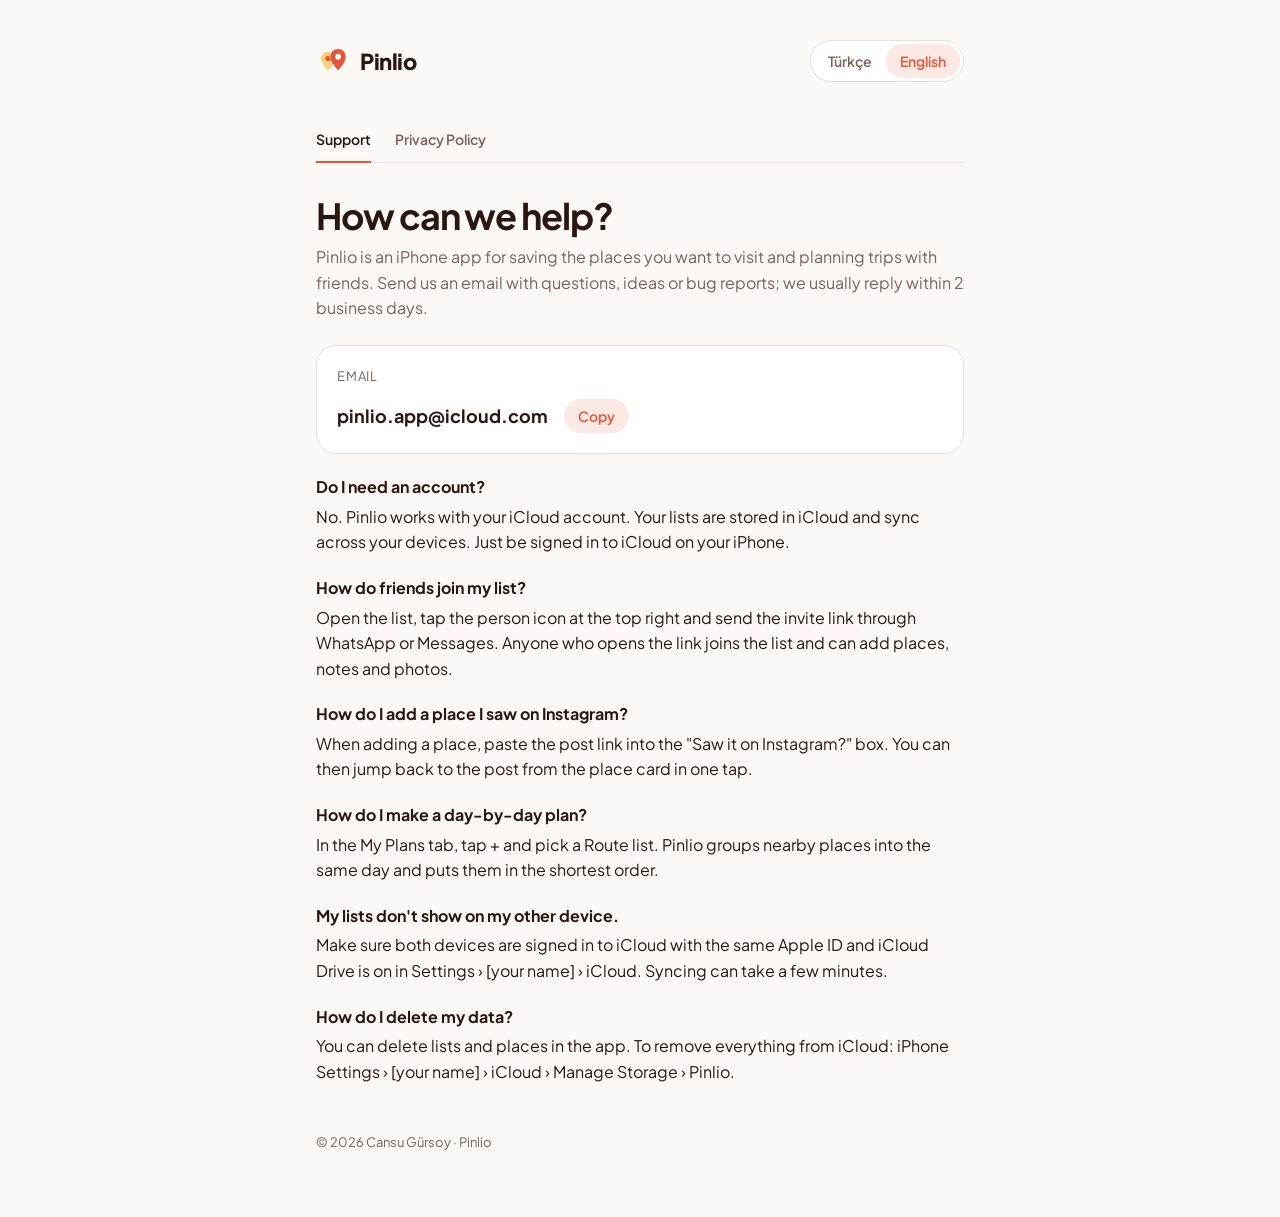
==== index.html @ 0c8aca68 "Add files via upload" ====
<!doctype html>
<html lang="tr">
<head>
<meta charset="utf-8">
<meta name="viewport" content="width=device-width, initial-scale=1, viewport-fit=cover">
<title>Pinlio Destek</title>
<link rel="preconnect" href="https://fonts.googleapis.com">
<link rel="stylesheet" href="https://fonts.googleapis.com/css2?family=Plus+Jakarta+Sans:wght@400;500;600;700;800&display=swap">
<style>
/* Tek sütun, sakin metin sayfası; üstte Pinlio işareti, dil ve bölüm geçişi. Uygulamanın mercanı tek vurgu. */
:root {
  --bg: #fbf8f6;
  --surface: #ffffff;
  --fg: #2a1712;
  --muted: #7a625b;
  --line: #eadfda;
  --accent: #e8543a;
  --accent-soft: #fde9e4;
  --font: "Plus Jakarta Sans", ui-sans-serif, system-ui, -apple-system, "Segoe UI", sans-serif;
}
@media (prefers-color-scheme: dark) {
  :root:not([data-theme="light"]) {
    --bg: #17110f; --surface: #211816; --fg: #f4ebe7; --muted: #b19d96;
    --line: #3a2c28; --accent: #f06a52; --accent-soft: #3a211b; color-scheme: dark;
  }
}
:root[data-theme="dark"] {
  --bg: #17110f; --surface: #211816; --fg: #f4ebe7; --muted: #b19d96;
  --line: #3a2c28; --accent: #f06a52; --accent-soft: #3a211b; color-scheme: dark;
}
body { background: var(--bg); color: var(--fg); font-family: var(--font); font-size: 16px; line-height: 1.6; }
.wrap { max-width: 680px; margin: 0 auto; padding-block: 40px 64px;
  padding-left: max(16px, env(safe-area-inset-left, 0px)); padding-right: max(16px, env(safe-area-inset-right, 0px)); }
header { display: flex; align-items: center; justify-content: space-between; gap: 16px; flex-wrap: wrap; }
.brand { display: flex; align-items: center; gap: 10px; font-weight: 800; font-size: 22px; letter-spacing: -0.02em; }
.brand svg { width: 34px; height: 34px; flex: none; }
.lang { display: inline-flex; background: var(--surface); border: 1px solid var(--line); border-radius: 999px; padding: 3px; }
.lang button, .tabs a { font: inherit; font-weight: 600; font-size: 14px; border: 0; background: none; color: var(--muted); cursor: pointer; text-decoration: none; }
.lang button { padding: 6px 14px; border-radius: 999px; }
.lang button[aria-pressed="true"] { background: var(--accent-soft); color: var(--accent); }
.tabs { display: flex; gap: 24px; margin-top: 36px; border-bottom: 1px solid var(--line); }
.tabs a { padding: 10px 0; border-bottom: 2px solid transparent; margin-bottom: -1px; }
.tabs a[aria-current="page"] { color: var(--fg); border-color: var(--accent); }
button:focus-visible, a:focus-visible { outline: 2px solid var(--accent); outline-offset: 2px; }
h1 { font-size: clamp(28px, 6vw, 36px); line-height: 1.15; letter-spacing: -0.03em; margin: 32px 0 8px; text-wrap: balance; }
h2 { font-size: 17px; margin: 28px 0 4px; letter-spacing: -0.01em; }
p, li { margin: 0 0 10px; max-width: 65ch; }
.lead { color: var(--muted); margin-bottom: 8px; }
.meta { color: var(--muted); font-size: 14px; }
.contact { margin-top: 24px; background: var(--surface); border: 1px solid var(--line); border-radius: 20px; padding: 20px; display: flex; flex-wrap: wrap; align-items: center; gap: 12px 16px; }
.contact .label { font-size: 13px; color: var(--muted); text-transform: uppercase; letter-spacing: .06em; width: 100%; }
.mail { font-weight: 700; font-size: 18px; user-select: all; word-break: break-all; }
.copy { font: inherit; font-size: 14px; font-weight: 600; color: var(--accent); background: var(--accent-soft); border: 0; border-radius: 999px; padding: 6px 14px; cursor: pointer; }
.faq dt { font-weight: 700; margin-top: 20px; }
.faq dd { margin: 4px 0 0; color: var(--fg); max-width: 65ch; }
ol { padding-left: 20px; }
footer { margin-top: 48px; color: var(--muted); font-size: 13px; }
[data-l] { display: none; }
html[lang="tr"] [data-l="tr"], html[lang="en"] [data-l="en"] { display: revert; }
</style>
<style>*{box-sizing:border-box}body{margin:0}</style>
</head>
<body>


<div class="wrap">
  <header>
    <div class="brand">
      <svg viewBox="0 0 40 40" aria-hidden="true"><path d="M14 9a8 8 0 0 1 8 8c0 6-8 14-8 14S6 23 6 17a8 8 0 0 1 8-8z" fill="#f6d27a"/><circle cx="14" cy="17" r="3" fill="#e8543a"/><path d="M26 6a9 9 0 0 1 9 9c0 7-9 16-9 16s-9-9-9-16a9 9 0 0 1 9-9z" fill="#e8543a"/><circle cx="26" cy="15" r="3.4" fill="#fff"/></svg>
      Pinlio
    </div>
    <div class="lang" role="group" aria-label="Dil / Language">
      <button id="btn-tr" type="button" data-set="tr">Türkçe</button>
      <button id="btn-en" type="button" data-set="en">English</button>
    </div>
  </header>

  <nav class="tabs" aria-label="Bölümler">
    <a href="#destek" id="tab-support"><span data-l="tr">Destek</span><span data-l="en">Support</span></a>
    <a href="#gizlilik" id="tab-privacy"><span data-l="tr">Gizlilik Politikası</span><span data-l="en">Privacy Policy</span></a>
  </nav>

  <!-- DESTEK -->
  <section id="view-support">
    <div data-l="tr">
      <h1>Nasıl yardımcı olabiliriz?</h1>
      <p class="lead">Pinlio, gitmek istediğin yerleri kaydettiğin ve arkadaşlarınla gezi planladığın bir iPhone uygulaması. Soru, öneri ya da hata bildirimi için e-posta gönderebilirsin; genelde 2 iş günü içinde dönüyoruz.</p>
    </div>
    <div data-l="en">
      <h1>How can we help?</h1>
      <p class="lead">Pinlio is an iPhone app for saving the places you want to visit and planning trips with friends. Send us an email with questions, ideas or bug reports; we usually reply within 2 business days.</p>
    </div>

    <div class="contact">
      <span class="label"><span data-l="tr">E-posta</span><span data-l="en">Email</span></span>
      <span class="mail" id="mail">pinlio.app@icloud.com</span>
      <button class="copy" id="copy" type="button"><span data-l="tr">Kopyala</span><span data-l="en">Copy</span></button>
    </div>

    <dl class="faq" data-l="tr">
      <dt>Hesap açmam gerekiyor mu?</dt>
      <dd>Hayır. Pinlio iCloud hesabınla çalışır. Listelerin iCloud'da saklanır ve cihazların arasında eşitlenir. iPhone'da iCloud'a giriş yapmış olman yeterli.</dd>
      <dt>Arkadaşlarım listeme nasıl katılır?</dt>
      <dd>Listeyi aç, sağ üstteki kişi simgesine dokun ve davet bağlantısını WhatsApp ya da Mesajlar'dan gönder. Bağlantıyı açan kişi listeye katılır ve yer, not ve fotoğraf ekleyebilir.</dd>
      <dt>Instagram'da gördüğüm bir yeri nasıl eklerim?</dt>
      <dd>Yer eklerken "Instagram'da mı gördün?" kutusuna gönderinin bağlantısını yapıştır. Sonra yerin kartından tek dokunuşla gönderiye dönebilirsin.</dd>
      <dt>Gün gün plan nasıl oluşturulur?</dt>
      <dd>Planlarım sekmesinde + simgesine dokun ve bir Rota listesi seç. Pinlio yakın yerleri aynı güne toplar ve en kısa sıraya dizer.</dd>
      <dt>Listelerim başka cihazımda görünmüyor.</dt>
      <dd>İki cihazda da aynı Apple ID ile iCloud'a giriş yaptığından ve Ayarlar › [adın] › iCloud bölümünde iCloud Drive'ın açık olduğundan emin ol. Eşitleme birkaç dakika sürebilir.</dd>
      <dt>Verilerimi nasıl silerim?</dt>
      <dd>Listeleri ve yerleri uygulamadan silebilirsin. iCloud'daki verilerin tamamı için: iPhone Ayarlar › [adın] › iCloud › Depolama Alanını Yönet › Pinlio.</dd>
    </dl>
    <dl class="faq" data-l="en">
      <dt>Do I need an account?</dt>
      <dd>No. Pinlio works with your iCloud account. Your lists are stored in iCloud and sync across your devices. Just be signed in to iCloud on your iPhone.</dd>
      <dt>How do friends join my list?</dt>
      <dd>Open the list, tap the person icon at the top right and send the invite link through WhatsApp or Messages. Anyone who opens the link joins the list and can add places, notes and photos.</dd>
      <dt>How do I add a place I saw on Instagram?</dt>
      <dd>When adding a place, paste the post link into the "Saw it on Instagram?" box. You can then jump back to the post from the place card in one tap.</dd>
      <dt>How do I make a day-by-day plan?</dt>
      <dd>In the My Plans tab, tap + and pick a Route list. Pinlio groups nearby places into the same day and puts them in the shortest order.</dd>
      <dt>My lists don't show on my other device.</dt>
      <dd>Make sure both devices are signed in to iCloud with the same Apple ID and iCloud Drive is on in Settings › [your name] › iCloud. Syncing can take a few minutes.</dd>
      <dt>How do I delete my data?</dt>
      <dd>You can delete lists and places in the app. To remove everything from iCloud: iPhone Settings › [your name] › iCloud › Manage Storage › Pinlio.</dd>
    </dl>
  </section>

  <!-- GİZLİLİK -->
  <section id="view-privacy" hidden>
    <div data-l="tr">
      <h1>Gizlilik Politikası</h1>
      <p class="meta">Son güncelleme: 14 Kasım 2026</p>
      <p>Pinlio, Cansu Gürsoy tarafından geliştirilen bir gezi listesi uygulamasıdır. Bu metin, uygulamanın verilerinle ne yaptığını anlatır.</p>
      <h2>Topladığımız veriler</h2>
      <p>Pinlio senden hiçbir kişisel veri toplamaz. Kendi sunucumuz yoktur; analiz, reklam ya da izleme aracı kullanılmaz. Hesap açman gerekmez.</p>
      <h2>Verilerin nerede saklanır</h2>
      <p>Listelerin, yerlerin, notların ve fotoğrafların cihazında ve Apple'ın iCloud hizmeti üzerinden kendi iCloud hesabında saklanır. Bu verilere geliştirici olarak erişemeyiz. iCloud'un verileri nasıl koruduğu Apple'ın gizlilik politikasına tabidir.</p>
      <h2>Ortak listeler</h2>
      <p>Bir listeyi paylaştığında, bağlantıyı alan kişiler o listedeki yerleri, notları, fotoğrafları ve Ayarlar'da yazdığın ismi görebilir ve listeye ekleme yapabilir. Paylaşımı istediğin zaman durdurabilirsin.</p>
      <h2>Konum</h2>
      <p>İzin verirsen konumun yalnızca haritada nerede olduğunu göstermek ve planını bulunduğun yerden başlatmak için cihazında kullanılır. Konumun saklanmaz ve kimseyle paylaşılmaz.</p>
      <h2>Fotoğraflar</h2>
      <p>Yalnızca senin seçtiğin fotoğraflar uygulamaya eklenir. Uygulama fotoğraf arşivinin geri kalanına erişmez.</p>
      <h2>Yer aramaları</h2>
      <p>Yer ararken yazdıkların sonuç bulmak için Apple Haritalar'a gönderilir.</p>
      <h2>Verilerini silmek</h2>
      <p>Bir listeyi ya da yeri uygulamadan silebilirsin. Uygulamayı silmek cihazdaki verileri kaldırır; iCloud'daki verileri iPhone Ayarlar › [adın] › iCloud › Depolama Alanını Yönet bölümünden silebilirsin.</p>
      <h2>Çocuklar</h2>
      <p>Pinlio çocuklardan bilerek veri toplamaz.</p>
      <h2>Değişiklikler</h2>
      <p>Bu politika değişirse güncel hali bu sayfada yayımlanır.</p>
      <h2>İletişim</h2>
      <p>pinlio.app@icloud.com</p>
    </div>
    <div data-l="en">
      <h1>Privacy Policy</h1>
      <p class="meta">Last updated: November 14, 2026</p>
      <p>Pinlio is a travel list app made by Cansu Gürsoy. This page explains what the app does with your data.</p>
      <h2>Data we collect</h2>
      <p>Pinlio does not collect any personal data. We have no servers of our own and use no analytics, advertising or tracking tools. You don't need an account.</p>
      <h2>Where your data is stored</h2>
      <p>Your lists, places, notes and photos are stored on your device and in your own iCloud account through Apple's iCloud service. We cannot access this data. How iCloud protects your data is covered by Apple's privacy policy.</p>
      <h2>Shared lists</h2>
      <p>When you share a list, people with the link can see its places, notes, photos and the name you set in Settings, and can add to the list. You can stop sharing at any time.</p>
      <h2>Location</h2>
      <p>If you allow it, your location is used on your device only to show where you are on the map and to start your plan from where you are. It is not stored or shared.</p>
      <h2>Photos</h2>
      <p>Only the photos you pick are added to the app. The app does not access the rest of your photo library.</p>
      <h2>Place search</h2>
      <p>What you type when searching for a place is sent to Apple Maps to find results.</p>
      <h2>Deleting your data</h2>
      <p>You can delete lists and places in the app. Deleting the app removes data on your device; you can delete iCloud data in iPhone Settings › [your name] › iCloud › Manage Storage.</p>
      <h2>Children</h2>
      <p>Pinlio does not knowingly collect data from children.</p>
      <h2>Changes</h2>
      <p>If this policy changes, the current version will be published on this page.</p>
      <h2>Contact</h2>
      <p>pinlio.app@icloud.com</p>
    </div>
  </section>

  <footer>© 2026 Cansu Gürsoy · Pinlio</footer>
</div>

<script>
(function () {
  var root = document.documentElement;
  function setLang(l) {
    root.lang = l;
    document.getElementById('btn-tr').setAttribute('aria-pressed', l === 'tr');
    document.getElementById('btn-en').setAttribute('aria-pressed', l === 'en');
    try { localStorage.setItem('pinlio-lang', l); } catch (e) {}
  }
  var saved = null;
  try { saved = localStorage.getItem('pinlio-lang'); } catch (e) {}
  var nav = (navigator.language || 'tr').toLowerCase();
  setLang(saved || (nav.indexOf('tr') === 0 ? 'tr' : 'en'));
  document.querySelectorAll('[data-set]').forEach(function (b) {
    b.addEventListener('click', function () { setLang(b.getAttribute('data-set')); });
  });

  function route() {
    var h = location.hash.replace('#', '');
    var privacy = h === 'gizlilik' || h === 'privacy';
    if (h === 'privacy') setLang('en');
    if (h === 'support') setLang('en');
    document.getElementById('view-privacy').hidden = !privacy;
    document.getElementById('view-support').hidden = privacy;
    document.getElementById('tab-privacy').setAttribute('aria-current', privacy ? 'page' : 'false');
    document.getElementById('tab-support').setAttribute('aria-current', privacy ? 'false' : 'page');
  }
  window.addEventListener('hashchange', route);
  route();

  var btn = document.getElementById('copy');
  btn.addEventListener('click', function () {
    var text = document.getElementById('mail').textContent;
    var done = function () { btn.firstElementChild.textContent = 'Kopyalandı'; btn.lastElementChild.textContent = 'Copied'; };
    if (navigator.clipboard && navigator.clipboard.writeText) {
      navigator.clipboard.writeText(text).then(done, function () { selectMail(); });
    } else { selectMail(); }
  });
  function selectMail() {
    var r = document.createRange(); r.selectNodeContents(document.getElementById('mail'));
    var s = window.getSelection(); s.removeAllRanges(); s.addRange(r);
  }
})();
</script>

</body>
</html>
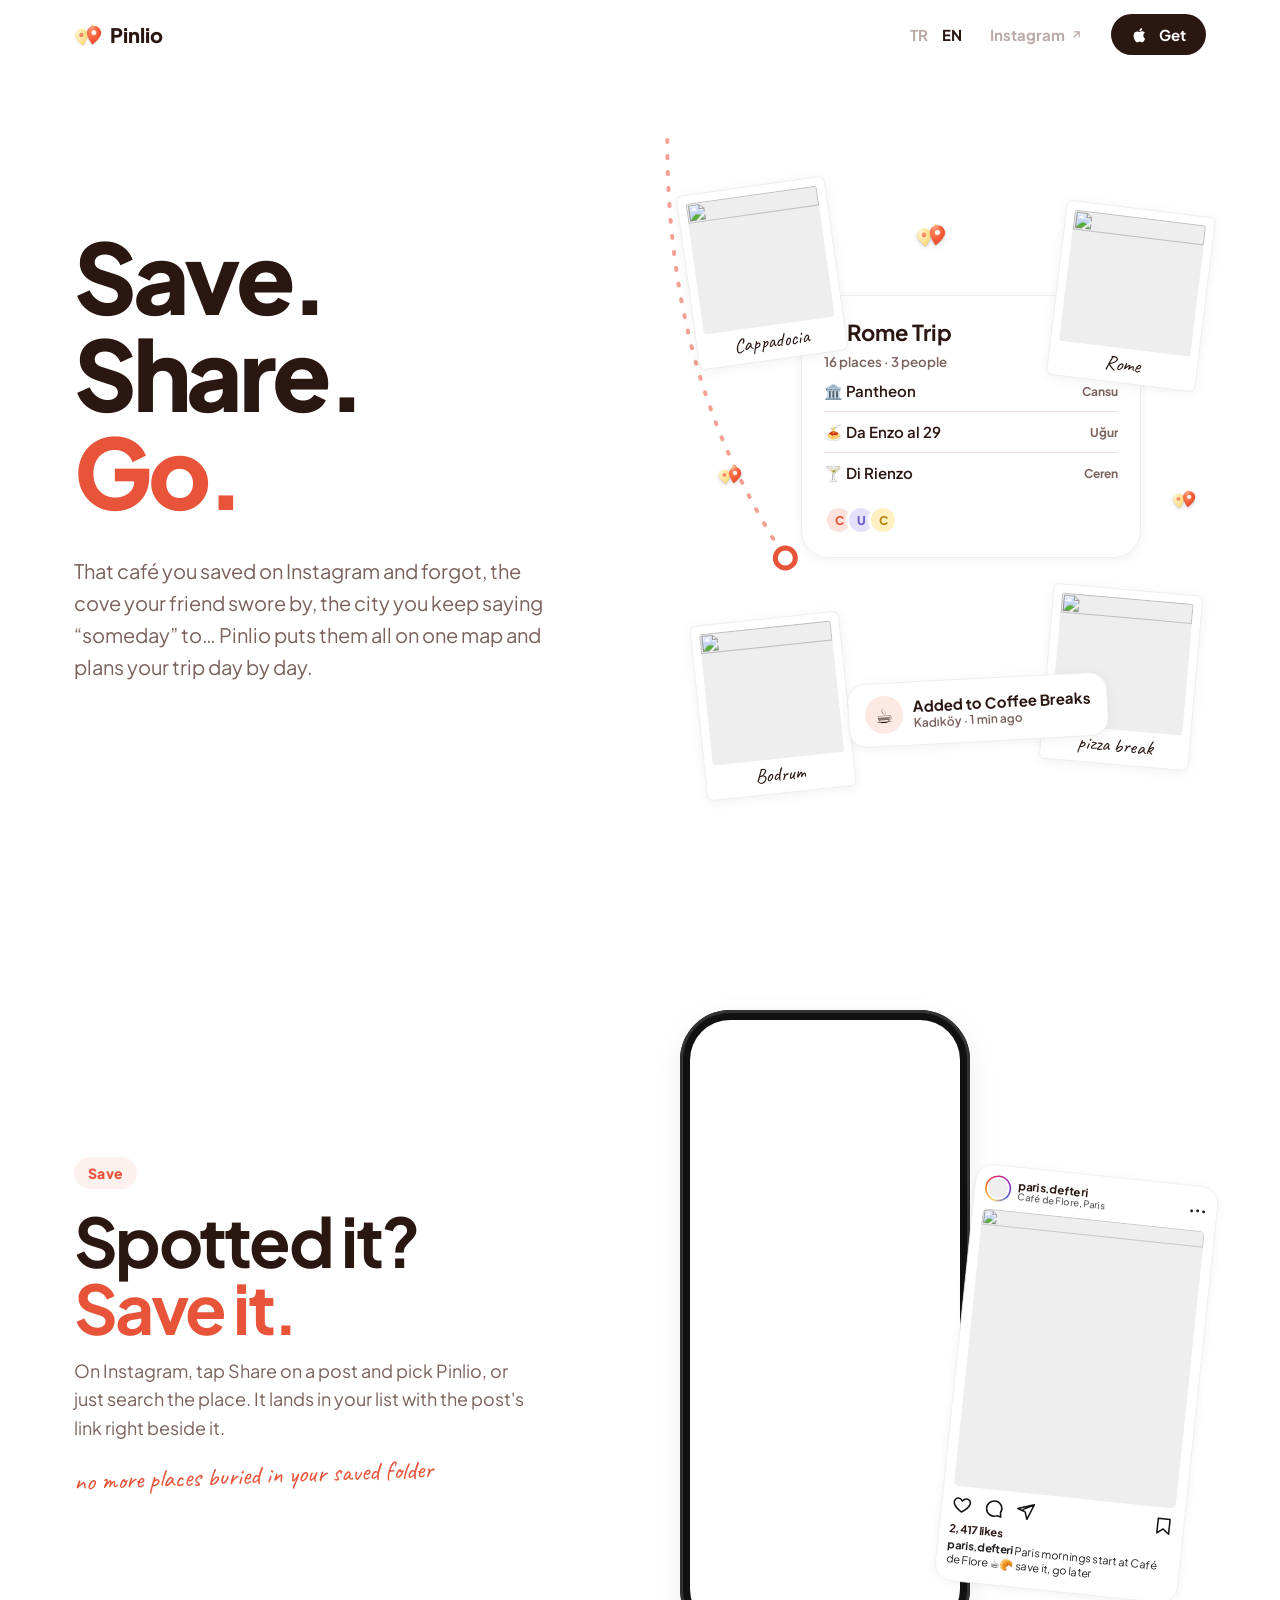
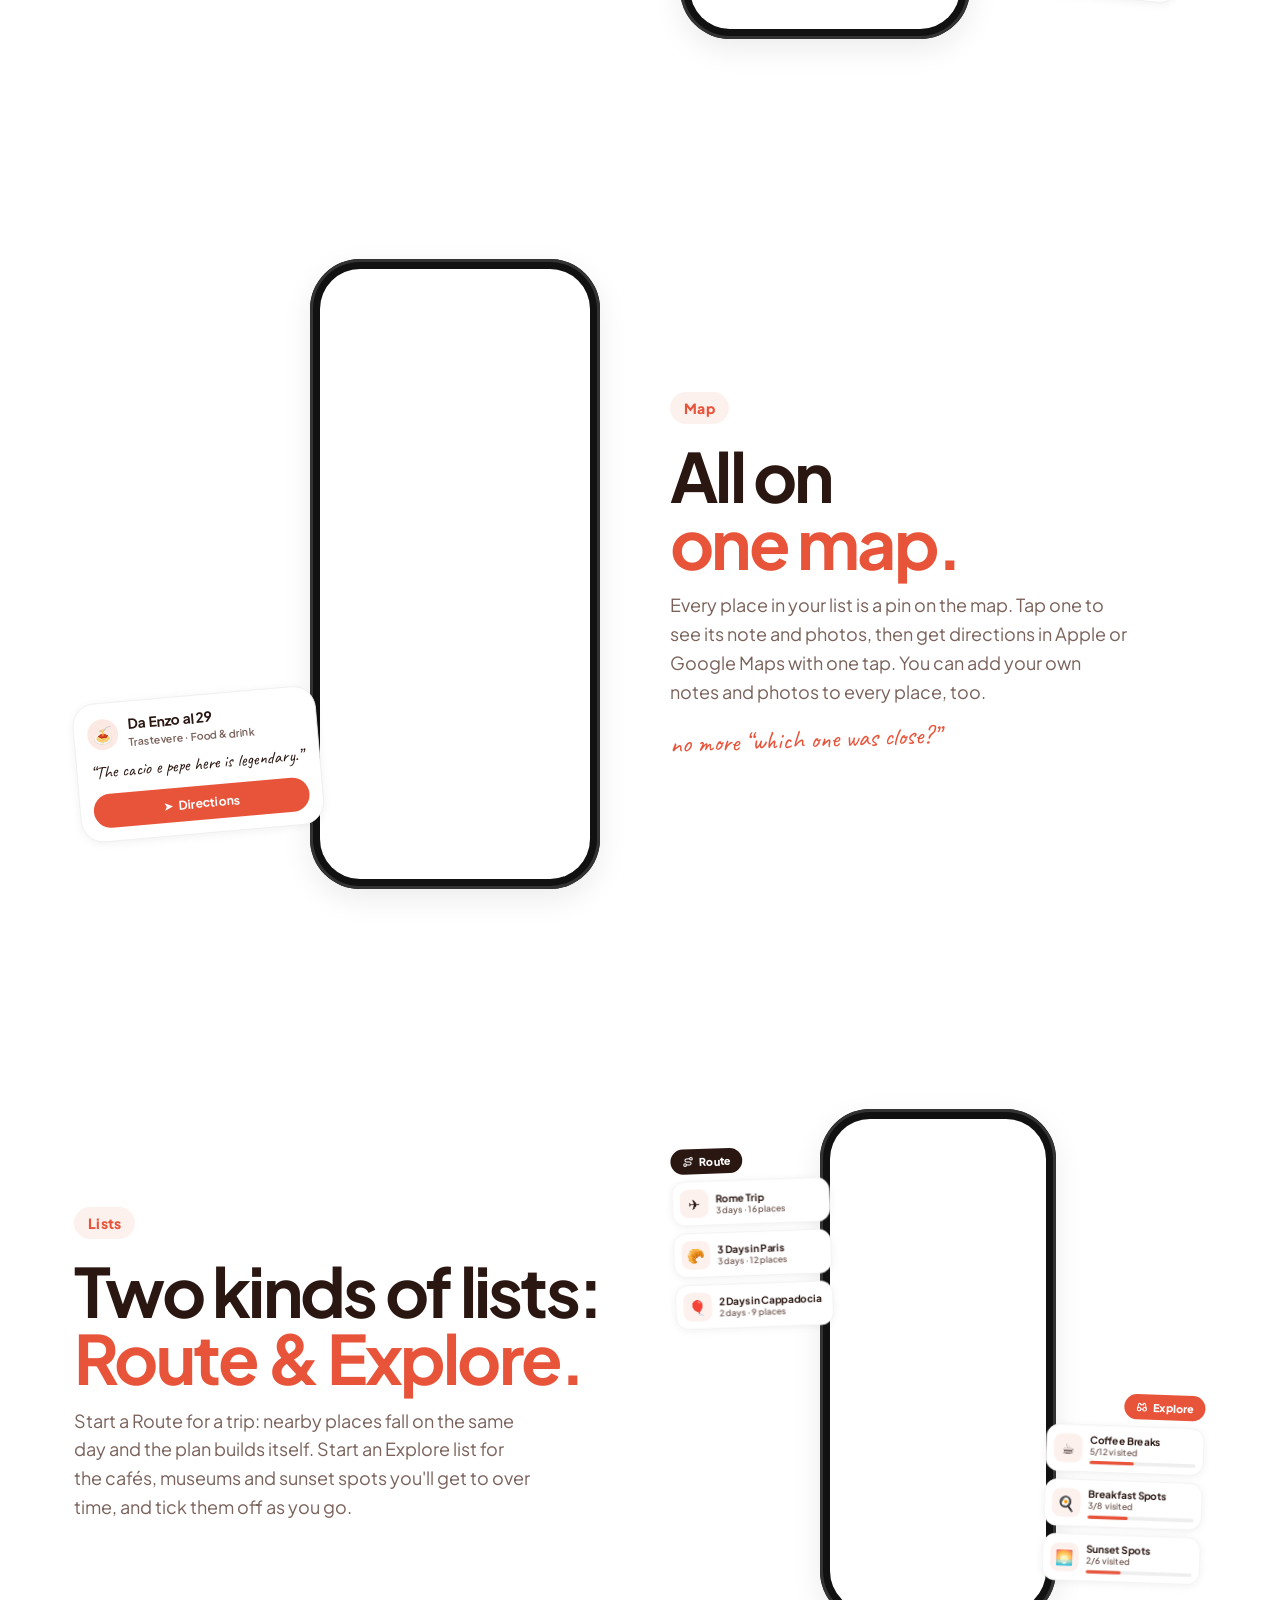
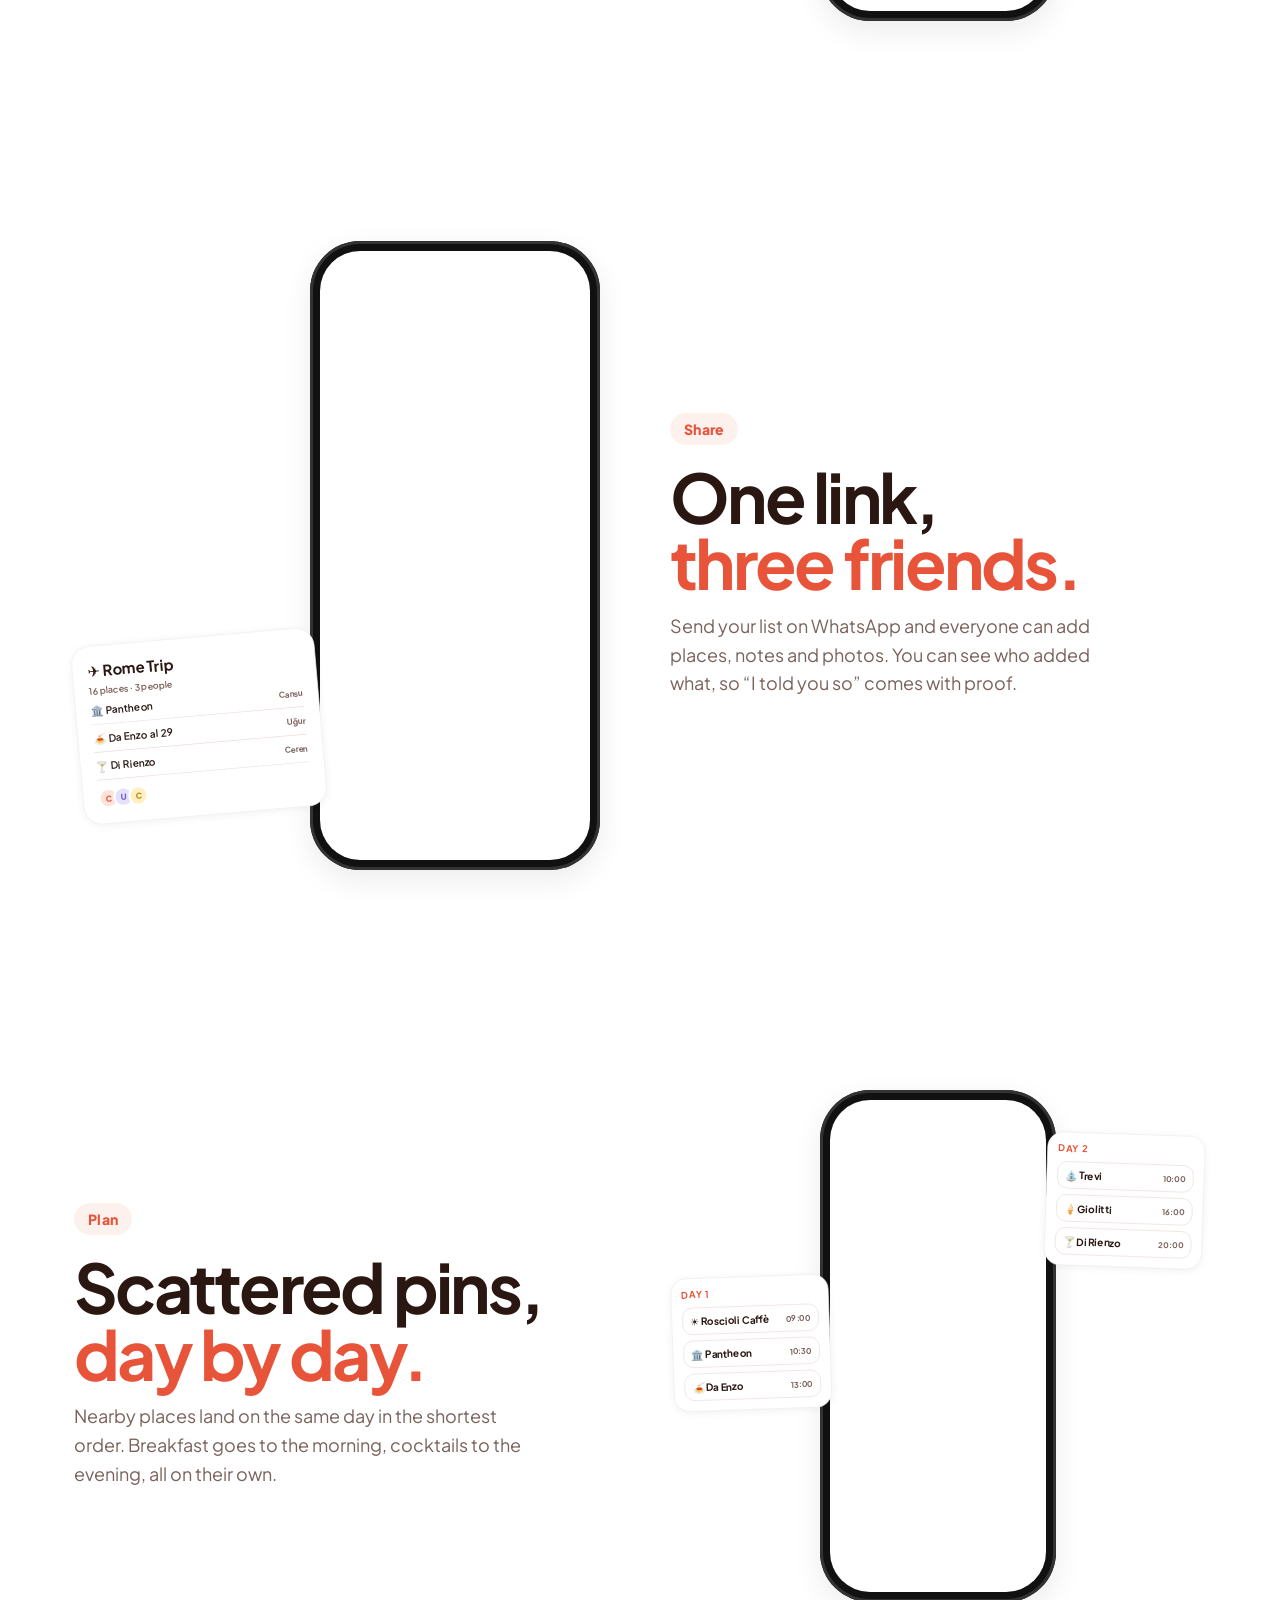
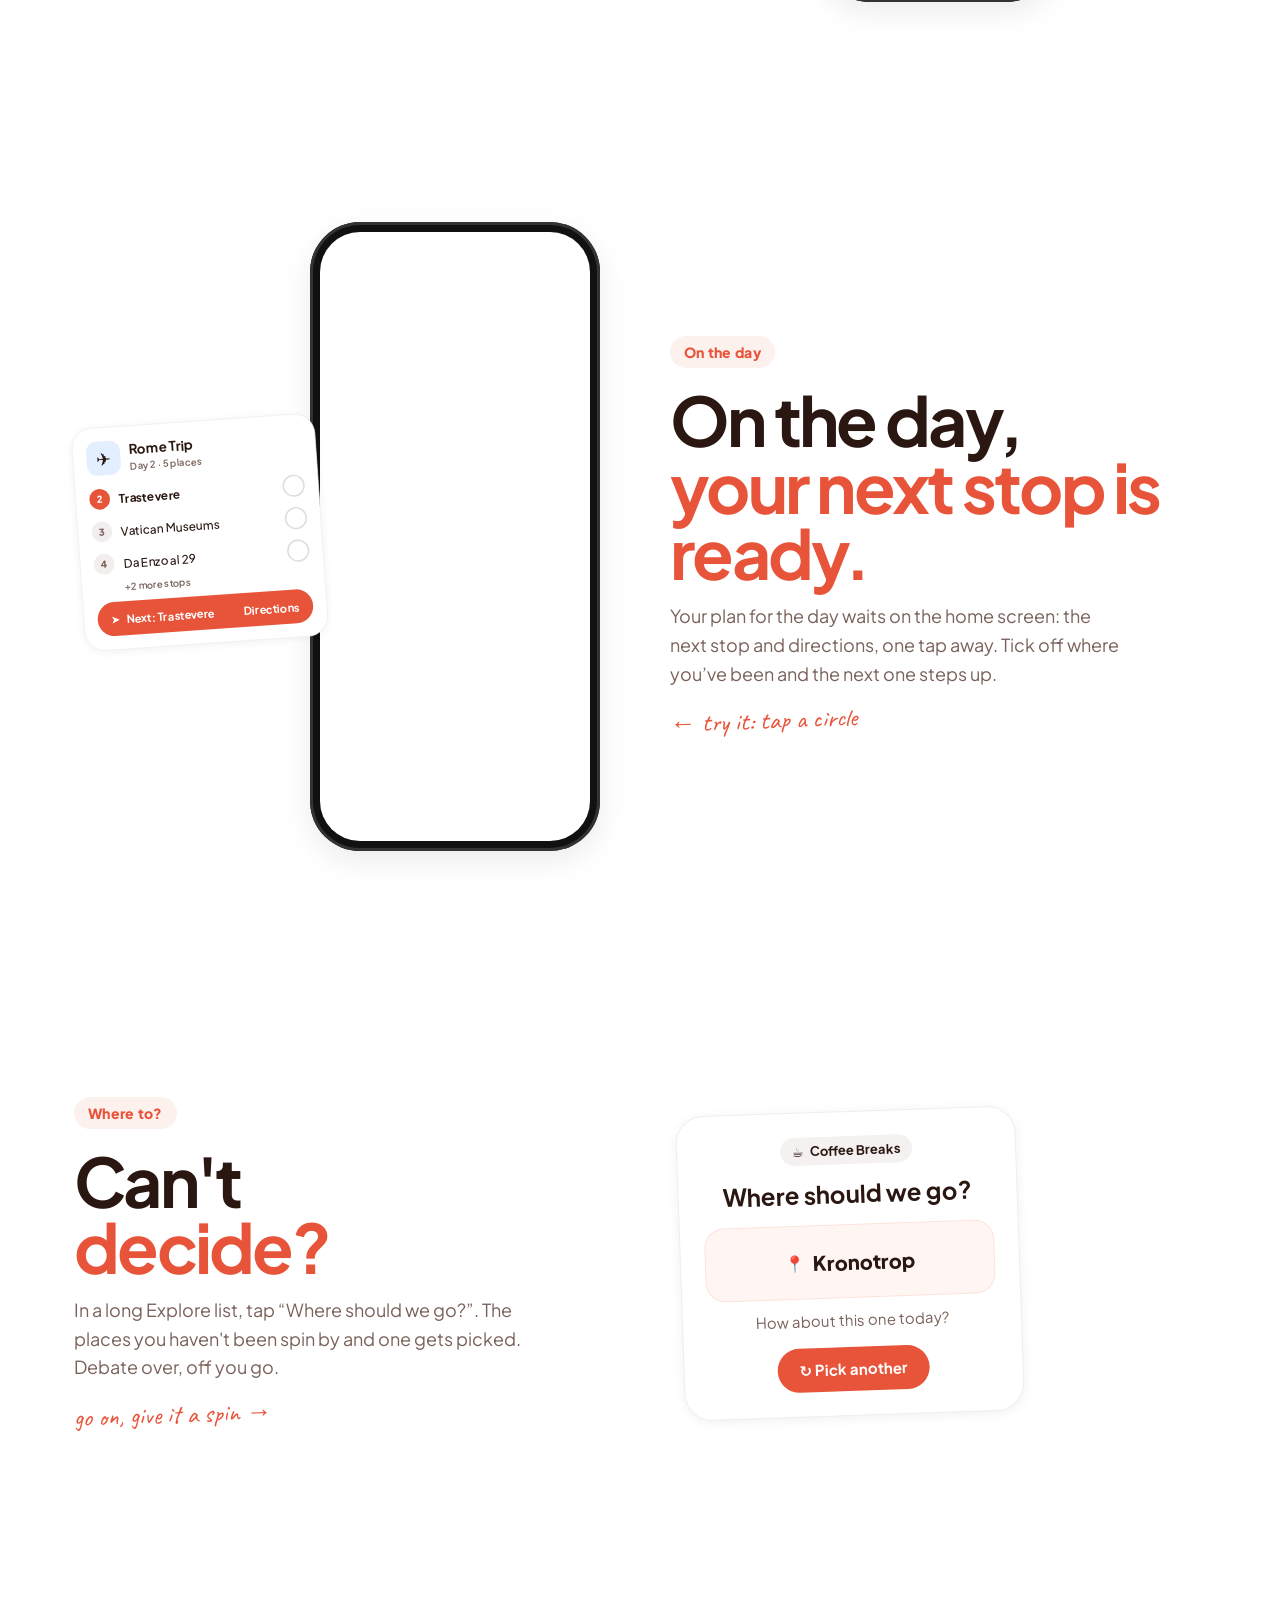
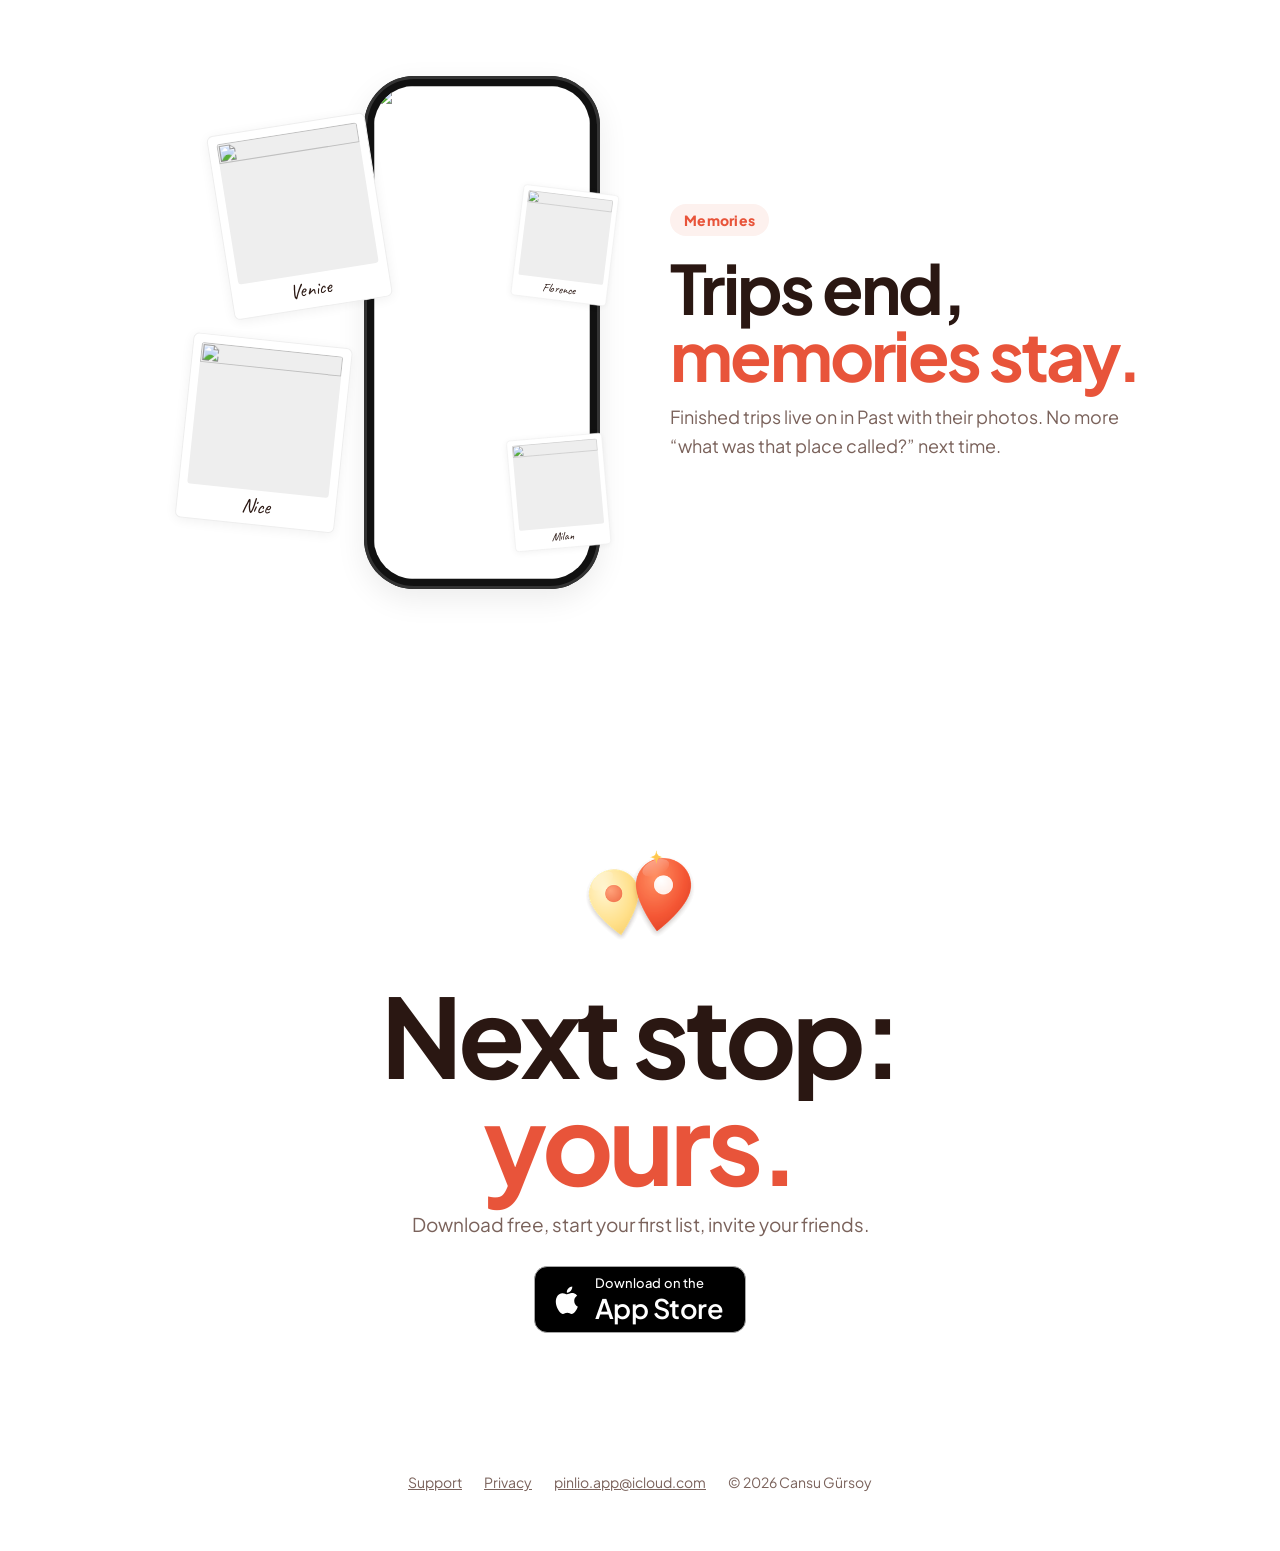
==== commit ef477224: "Add files via upload" ====
--- a/index.html
+++ b/index.html
@@ -1,233 +1,578 @@
 <!doctype html>
 <html lang="tr">
 <head>
-<meta charset="utf-8">
-<meta name="viewport" content="width=device-width, initial-scale=1, viewport-fit=cover">
-<title>Pinlio Destek</title>
+<meta charset="utf-8"><meta name="viewport" content="width=device-width, initial-scale=1, viewport-fit=cover">
+<title>Pinlio · Gezi listelerin, birlikte</title>
+<meta name="description" content="Instagram'da kaydettiğin yerleri tek haritada topla, arkadaşlarınla ortak gezi listeleri yap, gezini gün gün planla. iPhone için ücretsiz." id="mdesc">
+<link rel="canonical" href="https://pinlio.app/">
+<meta name="theme-color" content="#ffffff">
+<meta name="apple-itunes-app" content="app-id=6830555330">
+<link rel="apple-touch-icon" href="pinlio-mark.png">
+<meta property="og:type" content="website">
+<meta property="og:site_name" content="Pinlio">
+<meta property="og:url" content="https://pinlio.app/">
+<meta property="og:title" content="Pinlio · Gezi listelerin, birlikte">
+<meta property="og:description" content="Instagram'da kaydettiğin yerleri tek haritada topla, arkadaşlarınla ortak gezi listeleri yap, gezini gün gün planla. iPhone için ücretsiz.">
+<meta property="og:image" content="https://pinlio.app/og.jpg">
+<meta property="og:image:width" content="1200"><meta property="og:image:height" content="630">
+<meta property="og:locale" content="tr_TR"><meta property="og:locale:alternate" content="en_US">
+<meta name="twitter:card" content="summary_large_image">
+<meta name="twitter:title" content="Pinlio · Gezi listelerin, birlikte">
+<meta name="twitter:description" content="Instagram'da kaydettiğin yerleri tek haritada topla, arkadaşlarınla ortak gezi listeleri yap, gezini gün gün planla. iPhone için ücretsiz.">
+<meta name="twitter:image" content="https://pinlio.app/og.jpg">
+<script type="application/ld+json">{"@context":"https://schema.org","@type":"MobileApplication","name":"Pinlio","operatingSystem":"iOS","applicationCategory":"TravelApplication","offers":{"@type":"Offer","price":"0","priceCurrency":"USD"},"url":"https://pinlio.app/","downloadUrl":"https://apps.apple.com/app/id6830555330","description":"Collect the places you save on Instagram on one map, build shared travel lists with friends and plan your trip day by day. Free for iPhone."}</script>
+<link rel="icon" href="pinlio-mark.png">
 <link rel="preconnect" href="https://fonts.googleapis.com">
-<link rel="stylesheet" href="https://fonts.googleapis.com/css2?family=Plus+Jakarta+Sans:wght@400;500;600;700;800&display=swap">
+<link rel="stylesheet" href="https://fonts.googleapis.com/css2?family=Plus+Jakarta+Sans:wght@500;700;800&family=Caveat:wght@600;700&display=swap">
 <style>
-/* Tek sütun, sakin metin sayfası; üstte Pinlio işareti, dil ve bölüm geçişi. Uygulamanın mercanı tek vurgu. */
-:root {
-  --bg: #fbf8f6;
-  --surface: #ffffff;
-  --fg: #2a1712;
-  --muted: #7a625b;
-  --line: #eadfda;
-  --accent: #e8543a;
-  --accent-soft: #fde9e4;
-  --font: "Plus Jakarta Sans", ui-sans-serif, system-ui, -apple-system, "Segoe UI", sans-serif;
-}
-@media (prefers-color-scheme: dark) {
-  :root:not([data-theme="light"]) {
-    --bg: #17110f; --surface: #211816; --fg: #f4ebe7; --muted: #b19d96;
-    --line: #3a2c28; --accent: #f06a52; --accent-soft: #3a211b; color-scheme: dark;
-  }
-}
-:root[data-theme="dark"] {
-  --bg: #17110f; --surface: #211816; --fg: #f4ebe7; --muted: #b19d96;
-  --line: #3a2c28; --accent: #f06a52; --accent-soft: #3a211b; color-scheme: dark;
-}
-body { background: var(--bg); color: var(--fg); font-family: var(--font); font-size: 16px; line-height: 1.6; }
-.wrap { max-width: 680px; margin: 0 auto; padding-block: 40px 64px;
-  padding-left: max(16px, env(safe-area-inset-left, 0px)); padding-right: max(16px, env(safe-area-inset-right, 0px)); }
-header { display: flex; align-items: center; justify-content: space-between; gap: 16px; flex-wrap: wrap; }
-.brand { display: flex; align-items: center; gap: 10px; font-weight: 800; font-size: 22px; letter-spacing: -0.02em; }
-.brand svg { width: 34px; height: 34px; flex: none; }
-.lang { display: inline-flex; background: var(--surface); border: 1px solid var(--line); border-radius: 999px; padding: 3px; }
-.lang button, .tabs a { font: inherit; font-weight: 600; font-size: 14px; border: 0; background: none; color: var(--muted); cursor: pointer; text-decoration: none; }
-.lang button { padding: 6px 14px; border-radius: 999px; }
-.lang button[aria-pressed="true"] { background: var(--accent-soft); color: var(--accent); }
-.tabs { display: flex; gap: 24px; margin-top: 36px; border-bottom: 1px solid var(--line); }
-.tabs a { padding: 10px 0; border-bottom: 2px solid transparent; margin-bottom: -1px; }
-.tabs a[aria-current="page"] { color: var(--fg); border-color: var(--accent); }
-button:focus-visible, a:focus-visible { outline: 2px solid var(--accent); outline-offset: 2px; }
-h1 { font-size: clamp(28px, 6vw, 36px); line-height: 1.15; letter-spacing: -0.03em; margin: 32px 0 8px; text-wrap: balance; }
-h2 { font-size: 17px; margin: 28px 0 4px; letter-spacing: -0.01em; }
-p, li { margin: 0 0 10px; max-width: 65ch; }
-.lead { color: var(--muted); margin-bottom: 8px; }
-.meta { color: var(--muted); font-size: 14px; }
-.contact { margin-top: 24px; background: var(--surface); border: 1px solid var(--line); border-radius: 20px; padding: 20px; display: flex; flex-wrap: wrap; align-items: center; gap: 12px 16px; }
-.contact .label { font-size: 13px; color: var(--muted); text-transform: uppercase; letter-spacing: .06em; width: 100%; }
-.mail { font-weight: 700; font-size: 18px; user-select: all; word-break: break-all; }
-.copy { font: inherit; font-size: 14px; font-weight: 600; color: var(--accent); background: var(--accent-soft); border: 0; border-radius: 999px; padding: 6px 14px; cursor: pointer; }
-.faq dt { font-weight: 700; margin-top: 20px; }
-.faq dd { margin: 4px 0 0; color: var(--fg); max-width: 65ch; }
-ol { padding-left: 20px; }
-footer { margin-top: 48px; color: var(--muted); font-size: 13px; }
-[data-l] { display: none; }
-html[lang="tr"] [data-l="tr"], html[lang="en"] [data-l="en"] { display: revert; }
+:root{--bg:#ffffff;--ink:#2a1712;--muted:#7a625b;--coral:#e8543a;--line:#eadfda;--hand:"Caveat",cursive;--font:"Plus Jakarta Sans",system-ui,-apple-system,sans-serif;--sh:0 2px 12px rgba(0,0,0,.06)}
+*{box-sizing:border-box}html,body{margin:0}html{scroll-behavior:smooth;scroll-padding-top:90px}
+body{background:var(--bg);color:var(--ink);font-family:var(--font);overflow-x:hidden;-webkit-font-smoothing:antialiased}
+a{color:inherit}
+html{overflow-x:hidden}
+.wrap{position:relative;max-width:1180px;margin:0 auto;padding:0 24px}
+main{overflow-x:clip}
+.bar{position:fixed;top:0;left:0;right:0;z-index:50;background:#fff;transition:transform .35s cubic-bezier(.2,.9,.2,1)}
+.bar.hide{transform:translateY(-100%)}
+.barin{max-width:1180px;margin:0 auto;padding:14px 24px;display:flex;align-items:center;justify-content:space-between}
+.right{display:flex;align-items:center;gap:28px}
+.nav{display:flex;gap:28px;font-weight:600;font-size:15px;color:var(--muted)}
+.nav a{text-decoration:none}.nav a:hover{color:var(--ink)}
+@media(max-width:600px){.nav{display:none}}
+.logo{display:flex;align-items:center;gap:8px;font-weight:800;font-size:20px;text-decoration:none}
+.logo img{width:28px;height:28px}
+.store{display:inline-flex;align-items:center;gap:10px;background:var(--ink);color:#fff;text-decoration:none;border-radius:999px;padding:11px 20px;font-weight:700;font-size:15px;white-space:nowrap;transition:transform .2s}
+.store:hover{transform:translateY(-2px)}
+.store svg{width:18px;height:18px;fill:#fff}
+.store.big{font-size:18px;padding:16px 28px}
+#route{position:absolute;left:0;top:0;width:100%;pointer-events:none;z-index:0;overflow:visible}
+#route path{fill:none;stroke:var(--coral);stroke-width:4;stroke-linecap:round;stroke-dasharray:2 14;opacity:.55}
+section{position:relative;z-index:1}
+/* giriş: solda yazı, sağda ekran kartları */
+.hero{display:grid;grid-template-columns:minmax(0,1.05fr) minmax(0,.95fr);align-items:center;gap:40px;min-height:100vh;min-height:100svh;padding:110px 0 60px}
+h1{font-size:clamp(52px,7.6vw,108px);line-height:1;letter-spacing:-.045em;margin:0;font-weight:800}
+h1 .w{display:inline-block;opacity:0;transform:translateY(40px);animation:up .8s cubic-bezier(.2,.9,.2,1.1) forwards}
+h1 em,h2 em{font-style:normal;color:var(--coral)}
+@keyframes up{to{opacity:1;transform:none}}
+.lead{font-size:clamp(17px,1.7vw,20px);color:var(--muted);max-width:480px;margin:36px 0 40px;line-height:1.6}
+.heroart{position:relative;height:580px}
+.drop{position:absolute;width:30px;opacity:0;animation:drop 1s cubic-bezier(.3,1.6,.5,1) forwards;filter:drop-shadow(0 2px 2px rgba(0,0,0,.12));z-index:4;pointer-events:none}
+@keyframes drop{0%{opacity:0;transform:translateY(-200px)}60%{opacity:1}100%{opacity:1;transform:none}}
+.pol{position:absolute;background:#fff;border:1px solid #eee;padding:8px 8px 34px;border-radius:6px;box-shadow:var(--sh);width:150px;cursor:grab;touch-action:none;user-select:none;margin:0;z-index:2;transition:transform .45s cubic-bezier(.2,1.5,.3,1)}
+.pol.hover,.pol.dragging{z-index:20}.pol.dragging{cursor:grabbing;transition:none}
+.pol img{display:block;width:100%;aspect-ratio:1/1;object-fit:cover;border-radius:3px;background:#eee;pointer-events:none}
+.pol span{position:absolute;left:0;right:0;bottom:6px;text-align:center;font-family:var(--hand);font-size:20px}
+.card{background:#fff;border:1px solid #eee;border-radius:28px;box-shadow:var(--sh)}
+.hcard{position:absolute;left:22%;top:19%;width:min(340px,70%);padding:22px;z-index:1}
+.card h3{margin:0 0 4px;font-size:22px}
+.card small{color:var(--muted);font-weight:600}
+.row{display:flex;align-items:center;gap:10px;padding:10px 0;border-bottom:1px solid var(--line);font-weight:600;font-size:15px}
+.row:last-of-type{border:0}
+.row .who{margin-left:auto;font-size:12px;font-weight:700;color:var(--muted)}
+.mfaces{display:flex;margin-top:12px}
+.mfaces i{font-style:normal;width:30px;height:30px;border-radius:50%;border:3px solid #fff;display:grid;place-items:center;font-weight:800;font-size:12px;margin-left:-8px}
+.mfaces i:first-child{margin-left:0}
+.f1{background:#fde3dc;color:var(--coral)}.f2{background:#e6e1fb;color:#6a5acd}.f3{background:#fff0c2;color:#b8860b}
+.saved{display:inline-flex;background:#fff;border:1px solid #eee;border-radius:18px;padding:12px 16px;align-items:center;gap:10px;font-weight:700;font-size:15px;box-shadow:var(--sh)}
+.saved b{display:block;font-size:12px;color:var(--muted);font-weight:600}
+.dot{width:38px;height:38px;border-radius:50%;background:#fde9e4;display:grid;place-items:center;font-size:20px}
+.hero .saved{position:absolute;left:31%;bottom:4%;z-index:3;rotate:-3deg}
+/* hafif hareketler */
+.hero .pol{animation:bob 6s ease-in-out infinite}
+.hero .pol:nth-of-type(2){animation-duration:7s;animation-delay:-2s}
+.hero .pol:nth-of-type(3){animation-duration:5.5s;animation-delay:-4s}
+.hero .pol:nth-of-type(4){animation-duration:6.5s;animation-delay:-1s}
+.hero .pol.dragging,.hero .pol.hover{animation-play-state:paused}
+@keyframes bob{0%,100%{translate:0 0;rotate:0deg}50%{translate:0 -9px;rotate:1.2deg}}
+.rows .row{overflow:hidden;max-height:60px;transition:max-height .5s,padding .5s,opacity .4s,border-color .5s}
+.rows .row.new{animation:rowin .6s cubic-bezier(.2,1.2,.3,1)}
+@keyframes rowin{from{opacity:0;translate:0 14px;background:#fff6f3}}
+.rows .row.out{max-height:0;padding:0;opacity:0;border-color:transparent}
+#hcount{font-weight:inherit;display:inline-block}
+#hcount.tick{animation:tick .5s}
+@keyframes tick{40%{scale:1.35;color:var(--coral)}}
+.mfaces i.hop{animation:hop .6s cubic-bezier(.3,1.8,.5,1)}
+@keyframes hop{40%{translate:0 -8px}}
+/* dil */
+.langlink{display:inline-flex;align-items:center;gap:6px;font-weight:600;font-size:15px;color:var(--muted);text-decoration:none}
+.langlink:hover{color:var(--ink)}.langlink svg{width:17px;height:17px}
+@media(max-width:600px){.right{gap:12px}}
+.screen img{position:absolute;inset:0;width:100%;height:100%;object-fit:cover}
+/* harita pin kartı */
+.pincard{width:300px;padding:16px;transform:rotate(-3deg)}
+.ptop{display:flex;gap:12px;align-items:center}
+.ptop b{display:block;font-size:17px}.ptop small{color:var(--muted);font-weight:600;font-size:13px}
+.pnote{margin:12px 0 14px!important;font-size:15px!important;color:var(--ink)!important;font-family:var(--hand);font-size:22px!important;line-height:1.2!important}
+.go{display:flex;justify-content:center;gap:6px;background:var(--coral);color:#fff;border-radius:999px;padding:11px;font-weight:700;font-size:15px}
+/* rota ve keşif */
+.lists2{display:grid;grid-template-columns:1fr 1fr;gap:14px;width:460px;transform:rotate(2deg)}
+.lcol{display:flex;flex-direction:column;gap:10px}
+.ltag{align-self:flex-start;background:var(--ink);color:#fff;font-weight:800;font-size:13px;padding:6px 12px;border-radius:999px}
+.ltag.k{background:var(--coral)}
+.ltag{display:inline-flex;align-items:center;gap:7px}.ltag svg{width:17px;height:17px}
+.li{display:flex;gap:10px;align-items:center;background:#fff;border:1px solid #eee;border-radius:18px;padding:10px;box-shadow:var(--sh)}
+.le{width:40px;height:40px;border-radius:12px;background:#fdf1ee;display:grid;place-items:center;font-size:20px;flex:none}
+.lt{display:flex;flex-direction:column;min-width:0;flex:1}
+.lt b{font-size:14px;white-space:nowrap;overflow:hidden;text-overflow:ellipsis}.lt small{font-size:12px;color:var(--muted);font-weight:600}
+.prog{display:block;height:5px;background:#eee;border-radius:9px;margin-top:6px;overflow:hidden}.prog i{display:block;height:100%;background:var(--coral);border-radius:9px}
+.reveal .li{opacity:0;translate:0 16px;transition:opacity .5s,translate .6s cubic-bezier(.2,1.3,.3,1)}
+.reveal.in .li{opacity:1;translate:0 0}
+.reveal.in .lcol:nth-child(2) .li{transition-delay:.15s}.reveal.in .li:nth-child(3){transition-delay:.3s}.reveal.in .li:nth-child(4){transition-delay:.45s}
+.art.center,.feat .art.center{justify-content:center;padding:0}
+.lcol{width:220px}
+.art.center .phone{width:236px}
+.ltag{font-size:15px;padding:8px 16px}
+.float.fr{left:-64px;right:auto;top:8%;bottom:auto;transform:rotate(-3deg) scale(.78);transform-origin:top left}
+.float.fk{right:0;left:auto;bottom:6%;transform:rotate(3deg) scale(.78);transform-origin:bottom right}
+.fk .ltag{align-self:flex-end}
+@media(max-width:900px){.art.center{flex-direction:column;align-items:center}.float.fr,.float.fk{position:relative;left:auto;right:auto;top:auto;bottom:auto;transform:none;margin:18px 0 0}.float.fk{margin-top:14px}}
+.feat.rev .float:has(.strip){left:-20px;bottom:10px;transform:scale(.62)}
+@media(max-width:900px){.feat.rev .float:has(.strip){left:auto;bottom:auto;transform:scale(.72)}}
+/* not kartı */
+.notecard{width:320px;padding:18px;transform:rotate(-3deg)}
+.nlabel{font-size:12px;font-weight:800;letter-spacing:.1em;text-transform:uppercase;color:var(--coral)}
+.notecard p{margin:8px 0 14px;font-family:var(--hand);font-size:25px;line-height:1.15;color:var(--ink)}
+.thumbs{display:flex;gap:10px}
+.thumbs .pol{position:relative;width:110px;padding:6px 6px 18px;cursor:default;transform:rotate(-4deg)}
+.thumbs .pol+.pol{transform:rotate(5deg)}
+.notecard .by{display:block;margin-top:12px;color:var(--muted);font-weight:600;font-size:12px}
+/* bugün kartı */
+.today{width:330px;padding:18px;transform:rotate(-2deg)}
+.today .thead{display:flex;gap:12px;align-items:center;margin-bottom:10px}
+.today .te{width:46px;height:46px;border-radius:14px;background:#e3efff;display:grid;place-items:center;font-size:24px}
+.today .thead b{display:block;font-size:18px}.today .thead small{color:var(--muted);font-weight:600;font-size:13px}
+.tstop{display:flex;align-items:center;gap:12px;padding:7px 0;transition:opacity .35s,transform .35s}
+.tstop .n{width:28px;height:28px;border-radius:50%;background:#f1eeed;color:var(--muted);display:grid;place-items:center;font-weight:800;font-size:13px;flex:none}
+.tstop.cur .n{background:var(--coral);color:#fff}
+.tstop .nm{flex:1;font-size:16px;font-weight:500}.tstop.cur .nm{font-weight:700}
+.tick{width:30px;height:30px;border-radius:50%;border:2px solid #ddd;background:#fff;cursor:pointer;flex:none;display:grid;place-items:center;color:#fff;font-size:15px;font-weight:800;transition:all .25s}
+.tick:hover{border-color:var(--coral)}
+.tstop.done .tick{background:var(--coral);border-color:var(--coral)}
+.tstop.done .nm{text-decoration:line-through;color:var(--muted)}
+.tstop.out{opacity:0;transform:translateX(-20px)}
+.tmore{font-size:13px;color:var(--muted);font-weight:600;margin:2px 0 12px 40px}
+.tnext{display:flex;align-items:center;gap:8px;background:var(--coral);color:#fff;border-radius:999px;padding:13px 18px;font-weight:700;font-size:15px}
+.tnext span{flex:1;white-space:nowrap;overflow:hidden;text-overflow:ellipsis}.tnext.flash{animation:pop .5s}
+/* nereye gidelim */
+.slot{width:340px;padding:24px;text-align:center;transform:rotate(-2deg);margin:40px 0}
+.stop2{display:inline-flex;gap:6px;background:#f4f1f0;border-radius:999px;padding:6px 12px;font-weight:700;font-size:13px}
+.slot h3{margin:14px 0 16px;font-size:24px}
+.win{display:flex;align-items:center;justify-content:center;gap:8px;height:74px;border-radius:20px;background:#fff6f3;border:1px solid #fde3dc;overflow:hidden}
+.win .name{font-weight:800;font-size:20px;white-space:nowrap}
+.win .name.roll{animation:roll .12s linear}
+.win .name.pop{animation:pop .5s cubic-bezier(.3,1.8,.5,1)}
+@keyframes roll{from{translate:0 -60%;opacity:.3}}
+@keyframes pop{40%{scale:1.15}}
+.slot .sub{margin:12px 0 18px;color:var(--muted);font-size:15px}
+.again{border:0;background:var(--coral);color:#fff;font:700 15px var(--font);border-radius:999px;padding:12px 22px;cursor:pointer;transition:transform .2s}
+.again:hover{transform:translateY(-2px)}
+/* özellikler: bir yanda yazı, öbür yanda telefon */
+.feat{display:grid;grid-template-columns:minmax(0,1fr) minmax(0,1fr);gap:60px;align-items:center;padding:110px 0}
+.feat.rev .txt{order:2}
+.kick{display:inline-flex;align-items:center;gap:6px;background:#fdf1ee;color:var(--coral);font-weight:800;font-size:14px;letter-spacing:.02em;padding:7px 14px;border-radius:999px}
+h2{font-size:clamp(38px,5.4vw,68px);line-height:.98;letter-spacing:-.04em;margin:18px 0 16px}
+.feat .txt p{font-size:18px;line-height:1.6;color:var(--muted);max-width:460px;margin:0}
+.note{font-family:var(--hand);font-size:26px;color:var(--coral);display:inline-block;transform:rotate(-2deg);margin-top:16px}
+.art{position:relative;display:flex;justify-content:flex-start;padding:0 0 0 10px}
+.feat.rev .art{justify-content:flex-end;padding:0 10px 0 0}
+.phone{position:relative;z-index:1;width:290px;aspect-ratio:600/1302;border-radius:50px;background:#111;padding:10px;box-shadow:0 10px 30px rgba(0,0,0,.08),inset 0 0 0 3px #333;flex:none}
+.screen{position:relative;width:100%;height:100%;border-radius:40px;overflow:hidden;background:#fff}
+.screen video{position:absolute;inset:0;width:100%;height:100%;object-fit:cover}
+.float{position:absolute;bottom:40px;right:0;z-index:4;transform:scale(.74);transform-origin:bottom right}
+.feat.rev .float{right:auto;left:0;transform-origin:bottom left}
+.reveal{opacity:0;transform:translateY(50px);transition:opacity .8s,transform .8s cubic-bezier(.2,.9,.2,1)}
+.reveal.in{opacity:1;transform:none}
+.reveal .float{opacity:0;translate:0 40px;transition:opacity .7s .3s,translate .8s cubic-bezier(.2,1.3,.3,1) .3s}
+.reveal.in .float{opacity:1;translate:0 0}
+/* yüzen kartlar */
+.ig{position:relative;width:300px;background:#fff;border:1px solid #eee;border-radius:22px;padding:12px 12px 16px;box-shadow:var(--sh);transform:rotate(4deg)}
+.ig .top{display:flex;align-items:center;gap:9px;margin-bottom:10px}
+.ig .who{display:flex;flex-direction:column;line-height:1.15;font-size:14px}.ig .who small{font-size:11.5px;color:#555;font-weight:500}
+.ig .more{margin-left:auto;font-size:11px;letter-spacing:1px;color:#222}
+.ig .av{width:32px;height:32px;border-radius:50%;background:conic-gradient(from 200deg,#feda75,#fa7e1e,#d62976,#962fbf,#4f5bd5,#feda75);padding:2px;flex:none}
+.ig .av i{display:block;width:100%;height:100%;border-radius:50%;background:#eee center/cover no-repeat;border:2px solid #fff}
+.ig img{width:100%;aspect-ratio:4/5;object-fit:cover;border-radius:6px;display:block;background:#eee}
+.ig .acts{display:flex;justify-content:space-between;align-items:center;margin-top:10px;color:#111}
+.ig .acts svg{width:25px;height:25px}.ig .acts .l{display:flex;gap:14px}
+.ig .likes{font-weight:700;font-size:13.5px;margin-top:8px}
+.ig .cap{font-size:13.5px;line-height:1.4;margin-top:3px;color:#222}
+.ig .saved{position:absolute;left:-70px;bottom:60px;transform:rotate(-5deg)}
+.lc{width:360px;padding:22px;transform:rotate(-3deg)}
+.plan{display:grid;grid-template-columns:1fr 1fr;gap:14px;width:440px;transform:rotate(2deg)}
+.day{background:#fff;border:1px solid #eee;border-radius:22px;padding:14px;box-shadow:var(--sh)}
+.day h4{margin:0 0 10px;font-size:13px;color:var(--coral);text-transform:uppercase;letter-spacing:.08em}
+.pchip{display:flex;align-items:center;gap:8px;background:#fff;border:1px solid var(--line);border-radius:14px;padding:9px 10px;margin-bottom:8px;font-weight:700;font-size:14px}
+.pchip:last-child{margin:0}
+.pchip small{margin-left:auto;font-size:11px;color:var(--muted)}
+.strip{position:relative;width:440px;height:360px}
+.strip .pol{cursor:default;width:170px;transition:transform .3s}
+.strip .pol:hover{transform:rotate(0) scale(1.08)!important;z-index:5}
+/* kapanış */
+.final{padding:140px 0 100px;text-align:center}
+.final .appicon{width:110px;height:110px;margin-bottom:10px}
+.final h2{font-size:clamp(48px,9vw,110px)}
+.final p{font-size:19px;color:var(--muted);margin:0 0 30px}
+.getapp{display:flex;flex-direction:column;align-items:center;gap:22px}
+.appstore{display:inline-flex;align-items:center;gap:10px;background:#000;color:#fff;text-decoration:none;border:1px solid #a6a6a6;border-radius:13px;padding:10px 22px 10px 16px;transition:transform .2s}
+.appstore:hover{transform:translateY(-2px)}
+.appstore svg{width:34px;height:34px;fill:#fff;flex:none}
+.appstore span{display:flex;flex-direction:column;align-items:flex-start;line-height:1.05;white-space:nowrap}
+.appstore small{font-size:13px;font-weight:500;letter-spacing:.1px;margin-bottom:3px}
+.appstore b{font-size:27px;font-weight:600;letter-spacing:-.5px}
+footer{padding:40px 0 60px;color:var(--muted);font-size:14px;display:flex;justify-content:center;gap:22px;flex-wrap:wrap}
+@media(max-width:900px){
+ .hero{grid-template-columns:minmax(0,1fr);padding-top:100px;gap:10px}
+ .heroart{height:440px;margin-top:40px}.hero .pol{width:110px}
+ .feat,.feat.rev{grid-template-columns:minmax(0,1fr);gap:34px;padding:70px 0}
+ .feat.rev .txt{order:0}
+ .art,.feat.rev .art{flex-direction:column;align-items:center;padding:0}
+ .phone{width:240px;border-radius:42px;padding:8px}.screen{border-radius:34px}
+ .float,.feat.rev .float{position:relative;left:auto;right:auto;bottom:auto;transform:scale(.72);transform-origin:top center;margin:-30px 0 -90px}
+}
+@media(prefers-reduced-motion:reduce){*{animation:none!important;transition:none!important}h1 .w,.reveal,.reveal .float,.drop{opacity:1!important;transform:none!important;translate:none!important}}
+.insta-link{display:inline-flex;align-items:center;gap:5px;color:#b9aaa5;font-weight:700;font-size:15px;text-decoration:none;white-space:nowrap;transition:color .2s}.insta-link:hover{color:var(--ink)}.insta-link .ic{display:none;width:21px;height:21px}.insta-link .ar{width:13px;height:13px}
+@media(max-width:600px){.insta-link{color:var(--ink)}.insta-link .ic{display:block}.insta-link .t,.insta-link .ar{display:none}}
+.langs{display:inline-flex;gap:14px;font-weight:700;font-size:15px}.langs a{text-decoration:none;color:#b9aaa5}.langs a.on{color:var(--ink)}.langs a:hover{color:var(--ink)}
+
+/* telefon: mockup tam ortada, kartlar ortaya göre konumlanır (her genişlikte telefona yakın) */
+@media(max-width:900px){
+ main .feat .art,main .feat.rev .art{flex-direction:row;align-items:flex-start;justify-content:center;padding:0;position:relative}
+ main .feat .art .phone{width:190px;border-radius:34px;padding:7px;margin:0}
+ main .feat .art .screen{border-radius:29px}
+ main .feat .art .float,main .feat.rev .art .float{position:absolute;top:auto;bottom:24px;right:auto;left:calc(50% + 20px);margin:0;transform:rotate(2deg) scale(.5);transform-origin:bottom left}
+ main .feat.rev .art .float{left:auto;right:calc(50% + 20px);transform:rotate(-2deg) scale(.5);transform-origin:bottom right}
+ main .feat .art .float:has(.plan),main .feat .art .float:has(.strip){transform:scale(.42)}
+ main .feat.rev .art .float:has(.plan),main .feat.rev .art .float:has(.strip){transform:scale(.42)}
+ main .feat .art.center .phone{width:190px}
+ main .feat .art .float.fr{left:auto;right:calc(50% + 30px);top:6%;bottom:auto;transform:rotate(-3deg) scale(.55);transform-origin:top right}
+ main .feat .art .float.fk{right:auto;left:calc(50% + 30px);bottom:4%;top:auto;transform:rotate(3deg) scale(.55);transform-origin:bottom left}
+}
+}
+
+/* masaüstü: kart telefonun hemen yanında dursun (sütunun öbür ucunda değil) */
+@media(min-width:901px){
+ main .feat .art .float:not(.fr):not(.fk){left:236px;right:auto;transform-origin:bottom left}
+ main .feat.rev .art .float:not(.fr):not(.fk){right:236px;left:auto;transform-origin:bottom right}
+}
+
+/* telefon: giriş butonu görsellerin altında */
+@media(max-width:900px){
+ .hero{display:flex;flex-direction:column;align-items:stretch}
+ .hero .txt{display:contents}
+ .hero h1{order:1}.hero .lead{order:2;margin-bottom:0}
+ .hero .heroart{order:3;width:100%}
+}
+
+/* plan: 1. gün solda, 2. gün sağda, telefonun iki yanında */
+main .feat .art .float.duo,main .feat.rev .art .float.duo{position:absolute;left:0;right:0;top:auto;bottom:60px;margin:0;transform:none!important}
+.float.duo .plan{display:flex;justify-content:space-between;width:100%;max-width:640px;margin:0 auto;transform:none;gap:0}
+.float.duo .day{width:220px;transform:rotate(-4deg) scale(.95)}
+.float.duo .day+.day{transform:rotate(4deg) scale(.95);margin-top:-90px}
+@media(max-width:900px){
+ main .feat .art .float.duo{bottom:40px}
+ .float.duo .day{width:170px;transform:rotate(-4deg) scale(.72);transform-origin:bottom left}
+ .float.duo .day+.day{transform:rotate(4deg) scale(.72);transform-origin:bottom right;margin-top:-70px}
+ .float.duo .plan{margin:0 -10px;width:auto}
+}
+
+/* anılar: polaroidler 2 solda 2 sağda */
+main .feat .art .float.duo2,main .feat.rev .art .float.duo2{position:absolute;inset:0;margin:0;transform:none!important}
+.float.duo2 .strip{width:100%;height:100%;max-width:680px;margin:0 auto}
+.float.duo2 .strip .pol{width:170px}
+.float.duo2 .strip .pol:nth-child(1){left:0!important;top:8%!important;transform:rotate(-7deg)!important}
+.float.duo2 .strip .pol:nth-child(2){left:auto!important;right:0!important;top:14%!important;transform:rotate(6deg)!important}
+.float.duo2 .strip .pol:nth-child(3){left:4%!important;top:50%!important;transform:rotate(5deg)!important}
+.float.duo2 .strip .pol:nth-child(4){left:auto!important;right:3%!important;top:56%!important;transform:rotate(-5deg)!important}
+@media(max-width:900px){.float.duo2 .strip .pol{width:96px;padding:5px 5px 22px}.float.duo2 .strip .pol span{font-size:14px;bottom:3px}}
+@media(max-width:900px){
+ .float.duo .plan{margin:0;padding:0 2px}
+ .float.duo .day{width:190px;transform:rotate(-4deg) scale(.6)}
+ .float.duo .day+.day{transform:rotate(4deg) scale(.6)}
+}
+
+.float.duo .plan{align-items:flex-start}
+.float.duo .day+.day{margin-top:-40px}
+@media(min-width:901px){.float.duo2 .strip .pol{width:140px}.float.duo2 .strip{max-width:560px}}
+@media(max-width:900px){.float.duo .plan{padding:0 10px}.float.duo .day+.day{margin-top:-30px}}
+
+/* telefon: mockup kartın karşı tarafına biraz kayar, ikili ortada dengeli dursun */
+@media(max-width:900px){
+ main .feat:not(.rev) .art:not(.center) .phone{transform:translateX(-44px)}
+ main .feat.rev .art:not(.center) .phone{transform:translateX(80px)}
+}
 </style>
-<style>*{box-sizing:border-box}body{margin:0}</style>
 </head>
 <body>
-
-
-<div class="wrap">
-  <header>
-    <div class="brand">
-      <svg viewBox="0 0 40 40" aria-hidden="true"><path d="M14 9a8 8 0 0 1 8 8c0 6-8 14-8 14S6 23 6 17a8 8 0 0 1 8-8z" fill="#f6d27a"/><circle cx="14" cy="17" r="3" fill="#e8543a"/><path d="M26 6a9 9 0 0 1 9 9c0 7-9 16-9 16s-9-9-9-16a9 9 0 0 1 9-9z" fill="#e8543a"/><circle cx="26" cy="15" r="3.4" fill="#fff"/></svg>
-      Pinlio
-    </div>
-    <div class="lang" role="group" aria-label="Dil / Language">
-      <button id="btn-tr" type="button" data-set="tr">Türkçe</button>
-      <button id="btn-en" type="button" data-set="en">English</button>
-    </div>
-  </header>
-
-  <nav class="tabs" aria-label="Bölümler">
-    <a href="#destek" id="tab-support"><span data-l="tr">Destek</span><span data-l="en">Support</span></a>
-    <a href="#gizlilik" id="tab-privacy"><span data-l="tr">Gizlilik Politikası</span><span data-l="en">Privacy Policy</span></a>
-  </nav>
-
-  <!-- DESTEK -->
-  <section id="view-support">
-    <div data-l="tr">
-      <h1>Nasıl yardımcı olabiliriz?</h1>
-      <p class="lead">Pinlio, gitmek istediğin yerleri kaydettiğin ve arkadaşlarınla gezi planladığın bir iPhone uygulaması. Soru, öneri ya da hata bildirimi için e-posta gönderebilirsin; genelde 2 iş günü içinde dönüyoruz.</p>
-    </div>
-    <div data-l="en">
-      <h1>How can we help?</h1>
-      <p class="lead">Pinlio is an iPhone app for saving the places you want to visit and planning trips with friends. Send us an email with questions, ideas or bug reports; we usually reply within 2 business days.</p>
-    </div>
-
-    <div class="contact">
-      <span class="label"><span data-l="tr">E-posta</span><span data-l="en">Email</span></span>
-      <span class="mail" id="mail">pinlio.app@icloud.com</span>
-      <button class="copy" id="copy" type="button"><span data-l="tr">Kopyala</span><span data-l="en">Copy</span></button>
-    </div>
-
-    <dl class="faq" data-l="tr">
-      <dt>Hesap açmam gerekiyor mu?</dt>
-      <dd>Hayır. Pinlio iCloud hesabınla çalışır. Listelerin iCloud'da saklanır ve cihazların arasında eşitlenir. iPhone'da iCloud'a giriş yapmış olman yeterli.</dd>
-      <dt>Arkadaşlarım listeme nasıl katılır?</dt>
-      <dd>Listeyi aç, sağ üstteki kişi simgesine dokun ve davet bağlantısını WhatsApp ya da Mesajlar'dan gönder. Bağlantıyı açan kişi listeye katılır ve yer, not ve fotoğraf ekleyebilir.</dd>
-      <dt>Instagram'da gördüğüm bir yeri nasıl eklerim?</dt>
-      <dd>Yer eklerken "Instagram'da mı gördün?" kutusuna gönderinin bağlantısını yapıştır. Sonra yerin kartından tek dokunuşla gönderiye dönebilirsin.</dd>
-      <dt>Gün gün plan nasıl oluşturulur?</dt>
-      <dd>Planlarım sekmesinde + simgesine dokun ve bir Rota listesi seç. Pinlio yakın yerleri aynı güne toplar ve en kısa sıraya dizer.</dd>
-      <dt>Listelerim başka cihazımda görünmüyor.</dt>
-      <dd>İki cihazda da aynı Apple ID ile iCloud'a giriş yaptığından ve Ayarlar › [adın] › iCloud bölümünde iCloud Drive'ın açık olduğundan emin ol. Eşitleme birkaç dakika sürebilir.</dd>
-      <dt>Verilerimi nasıl silerim?</dt>
-      <dd>Listeleri ve yerleri uygulamadan silebilirsin. iCloud'daki verilerin tamamı için: iPhone Ayarlar › [adın] › iCloud › Depolama Alanını Yönet › Pinlio.</dd>
-    </dl>
-    <dl class="faq" data-l="en">
-      <dt>Do I need an account?</dt>
-      <dd>No. Pinlio works with your iCloud account. Your lists are stored in iCloud and sync across your devices. Just be signed in to iCloud on your iPhone.</dd>
-      <dt>How do friends join my list?</dt>
-      <dd>Open the list, tap the person icon at the top right and send the invite link through WhatsApp or Messages. Anyone who opens the link joins the list and can add places, notes and photos.</dd>
-      <dt>How do I add a place I saw on Instagram?</dt>
-      <dd>When adding a place, paste the post link into the "Saw it on Instagram?" box. You can then jump back to the post from the place card in one tap.</dd>
-      <dt>How do I make a day-by-day plan?</dt>
-      <dd>In the My Plans tab, tap + and pick a Route list. Pinlio groups nearby places into the same day and puts them in the shortest order.</dd>
-      <dt>My lists don't show on my other device.</dt>
-      <dd>Make sure both devices are signed in to iCloud with the same Apple ID and iCloud Drive is on in Settings › [your name] › iCloud. Syncing can take a few minutes.</dd>
-      <dt>How do I delete my data?</dt>
-      <dd>You can delete lists and places in the app. To remove everything from iCloud: iPhone Settings › [your name] › iCloud › Manage Storage › Pinlio.</dd>
-    </dl>
-  </section>
-
-  <!-- GİZLİLİK -->
-  <section id="view-privacy" hidden>
-    <div data-l="tr">
-      <h1>Gizlilik Politikası</h1>
-      <p class="meta">Son güncelleme: 14 Kasım 2026</p>
-      <p>Pinlio, Cansu Gürsoy tarafından geliştirilen bir gezi listesi uygulamasıdır. Bu metin, uygulamanın verilerinle ne yaptığını anlatır.</p>
-      <h2>Topladığımız veriler</h2>
-      <p>Pinlio senden hiçbir kişisel veri toplamaz. Kendi sunucumuz yoktur; analiz, reklam ya da izleme aracı kullanılmaz. Hesap açman gerekmez.</p>
-      <h2>Verilerin nerede saklanır</h2>
-      <p>Listelerin, yerlerin, notların ve fotoğrafların cihazında ve Apple'ın iCloud hizmeti üzerinden kendi iCloud hesabında saklanır. Bu verilere geliştirici olarak erişemeyiz. iCloud'un verileri nasıl koruduğu Apple'ın gizlilik politikasına tabidir.</p>
-      <h2>Ortak listeler</h2>
-      <p>Bir listeyi paylaştığında, bağlantıyı alan kişiler o listedeki yerleri, notları, fotoğrafları ve Ayarlar'da yazdığın ismi görebilir ve listeye ekleme yapabilir. Paylaşımı istediğin zaman durdurabilirsin.</p>
-      <h2>Konum</h2>
-      <p>İzin verirsen konumun yalnızca haritada nerede olduğunu göstermek ve planını bulunduğun yerden başlatmak için cihazında kullanılır. Konumun saklanmaz ve kimseyle paylaşılmaz.</p>
-      <h2>Fotoğraflar</h2>
-      <p>Yalnızca senin seçtiğin fotoğraflar uygulamaya eklenir. Uygulama fotoğraf arşivinin geri kalanına erişmez.</p>
-      <h2>Yer aramaları</h2>
-      <p>Yer ararken yazdıkların sonuç bulmak için Apple Haritalar'a gönderilir.</p>
-      <h2>Verilerini silmek</h2>
-      <p>Bir listeyi ya da yeri uygulamadan silebilirsin. Uygulamayı silmek cihazdaki verileri kaldırır; iCloud'daki verileri iPhone Ayarlar › [adın] › iCloud › Depolama Alanını Yönet bölümünden silebilirsin.</p>
-      <h2>Çocuklar</h2>
-      <p>Pinlio çocuklardan bilerek veri toplamaz.</p>
-      <h2>Değişiklikler</h2>
-      <p>Bu politika değişirse güncel hali bu sayfada yayımlanır.</p>
-      <h2>İletişim</h2>
-      <p>pinlio.app@icloud.com</p>
-    </div>
-    <div data-l="en">
-      <h1>Privacy Policy</h1>
-      <p class="meta">Last updated: November 14, 2026</p>
-      <p>Pinlio is a travel list app made by Cansu Gürsoy. This page explains what the app does with your data.</p>
-      <h2>Data we collect</h2>
-      <p>Pinlio does not collect any personal data. We have no servers of our own and use no analytics, advertising or tracking tools. You don't need an account.</p>
-      <h2>Where your data is stored</h2>
-      <p>Your lists, places, notes and photos are stored on your device and in your own iCloud account through Apple's iCloud service. We cannot access this data. How iCloud protects your data is covered by Apple's privacy policy.</p>
-      <h2>Shared lists</h2>
-      <p>When you share a list, people with the link can see its places, notes, photos and the name you set in Settings, and can add to the list. You can stop sharing at any time.</p>
-      <h2>Location</h2>
-      <p>If you allow it, your location is used on your device only to show where you are on the map and to start your plan from where you are. It is not stored or shared.</p>
-      <h2>Photos</h2>
-      <p>Only the photos you pick are added to the app. The app does not access the rest of your photo library.</p>
-      <h2>Place search</h2>
-      <p>What you type when searching for a place is sent to Apple Maps to find results.</p>
-      <h2>Deleting your data</h2>
-      <p>You can delete lists and places in the app. Deleting the app removes data on your device; you can delete iCloud data in iPhone Settings › [your name] › iCloud › Manage Storage.</p>
-      <h2>Children</h2>
-      <p>Pinlio does not knowingly collect data from children.</p>
-      <h2>Changes</h2>
-      <p>If this policy changes, the current version will be published on this page.</p>
-      <h2>Contact</h2>
-      <p>pinlio.app@icloud.com</p>
-    </div>
-  </section>
-
-  <footer>© 2026 Cansu Gürsoy · Pinlio</footer>
-</div>
+<header class="bar"><div class="barin">
+ <a class="logo" href="#"><img src="pinlio-mark.png" alt="">Pinlio</a>
+ <div class="right"><span class="langs"><a href="#" data-set-lang="tr">TR</a><a href="#" data-set-lang="en">EN</a></span><a class="insta-link" href="https://instagram.com/pinlio.app" target="_blank" rel="noopener" aria-label="Instagram @pinlio.app"><svg class="ic" viewBox="0 0 24 24" fill="none" stroke="currentColor" stroke-width="1.8" stroke-linecap="round" stroke-linejoin="round"><rect x="3" y="3" width="18" height="18" rx="5.5"/><circle cx="12" cy="12" r="4.2"/><circle cx="17.4" cy="6.6" r=".6" fill="currentColor" stroke="none"/></svg><span class="t">Instagram</span><svg class="ar" viewBox="0 0 24 24" fill="none" stroke="currentColor" stroke-width="2.2" stroke-linecap="round" stroke-linejoin="round"><path d="M7 17 17 7M8 7h9v9"/></svg></a><a class="store" href="https://apps.apple.com/app/id6830555330"><svg viewBox="0 0 24 24"><path d="M16.4 12.6c0-2.4 2-3.6 2.1-3.6-1.1-1.7-2.9-1.9-3.5-1.9-1.5-.2-2.9.9-3.7.9s-1.9-.9-3.2-.8C6.5 7.2 5 8.2 4.2 9.7c-1.7 3-.4 7.3 1.2 9.7.8 1.2 1.8 2.5 3 2.4 1.2 0 1.7-.8 3.1-.8s1.9.8 3.2.8c1.3 0 2.1-1.2 2.9-2.4.9-1.3 1.3-2.7 1.3-2.7s-2.5-1-2.5-4.1zM14 5.5c.7-.8 1.1-1.9 1-3-1 0-2.1.6-2.8 1.4-.6.7-1.2 1.8-1 2.9 1.1.1 2.1-.5 2.8-1.3z"/></svg><span data-en="Get">İndir</span></a></div>
+</div></header>
+
+<svg id="route" aria-hidden="true"><path id="routePath" d=""/><g id="tip"><circle r="10" fill="#fff" stroke="#e8543a" stroke-width="5"/></g></svg>
+
+<main class="wrap">
+ <section class="hero" id="hero">
+  <div class="txt">
+   <h1><span class="w" style="animation-delay:.05s" data-en="Save.">Kaydet.</span><br><span class="w" style="animation-delay:.2s" data-en="Share.">Paylaş.</span><br><span class="w" style="animation-delay:.35s" data-en="&lt;em&gt;Go.&lt;/em&gt;"><em>Git.</em></span></h1>
+   <p class="lead" data-en="That café you saved on Instagram and forgot, the cove your friend swore by, the city you keep saying “someday” to… Pinlio puts them all on one map and plans your trip day by day.">Instagram'da kaydedip unuttuğun o kafe, arkadaşının "mutlaka git" dediği o koy, bir gün diye ertelediğin o şehir… Pinlio hepsini tek haritada toplar, gezini gün gün planlar.</p>
+  </div>
+  <div class="heroart">
+   <div class="card hcard"><h3 data-en="✈️ Rome Trip">✈️ Roma Tatili</h3><small data-en="16 places · 3 people">16 yer · 3 kişi</small><div class="rows"><div class="row">🏛️ Pantheon<span class="who">Cansu</span></div><div class="row">🍝 Da Enzo al 29<span class="who">Uğur</span></div><div class="row">🍸 Di Rienzo<span class="who">Ceren</span></div></div><div class="mfaces"><i class="f1">C</i><i class="f2">U</i><i class="f3">C</i></div></div>
+   <figure class="pol fl" data-r="-8" data-s=".12" style="left:0;top:0"><img src="img/kapadokya.jpg" alt=""><span data-en="Cappadocia">Kapadokya</span></figure>
+   <figure class="pol fl" data-r="7" data-s=".2" style="right:0;top:4%"><img src="img/roma.jpg" alt=""><span data-en="Rome">Roma</span></figure>
+   <figure class="pol fl" data-r="5" data-s=".08" style="right:2%;bottom:0"><img src="img/pizza.jpg" alt=""><span data-en="pizza break">pizza molası</span></figure>
+   <figure class="pol fl" data-r="-6" data-s=".16" style="left:2%;bottom:-5%"><img src="img/bodrum.jpg" alt=""><span>Bodrum</span></figure>
+   <div class="saved"><span class="dot">☕️</span><span><span data-en="Added to Coffee Breaks">Kahve Molası'na eklendi</span><b data-en="Kadıköy · 1 min ago">Kadıköy · 1 dk önce</b></span></div>
+   <img class="drop" src="pinlio-mark.png" alt="" style="left:44%;top:6%;animation-delay:.9s">
+   <img class="drop" src="pinlio-mark.png" alt="" style="right:2%;top:52%;animation-delay:1.15s;width:24px">
+   <img class="drop" src="pinlio-mark.png" alt="" style="left:6%;top:48%;animation-delay:1.4s;width:24px">
+  </div>
+ </section>
+
+ <section class="feat reveal" id="nasil" data-stop>
+  <div class="txt">
+   <span class="kick" data-en="Save">Kaydet</span>
+   <h2 data-en="Spotted it?&lt;br&gt;&lt;em&gt;Save it.&lt;/em&gt;">Gördün mü?<br><em>Kaydet.</em></h2>
+   <p data-en="On Instagram, tap Share on a post and pick Pinlio, or just search the place. It lands in your list with the post&#x27;s link right beside it.">Instagram'da gönderide Paylaş'a dokun, Pinlio'yu seç ya da mekânı ara. Listene düşer, gönderinin bağlantısı da yanında durur.</p>
+   <span class="note" data-en="no more places buried in your saved folder">kaydedilenler klasörüne gömülmek yok</span>
+  </div>
+  <div class="art">
+   <div class="phone"><div class="screen"><video muted loop playsinline preload="none" data-src="video/kaydet.mp4" poster="video/kaydet.jpg" data-src-en="video/kaydet-en.mp4" data-poster-en="video/kaydet-en.jpg"></video></div></div><div class="float"><div class="ig"><div class="top"><span class="av"><i style="background-image:url('img/flore-v2.jpg')"></i></span><span class="who"><b>paris.defteri</b><small data-en="Café de Flore, Paris">Café de Flore, Paris</small></span><span class="more">•••</span></div><img src="img/flore-v2.jpg" alt=""><div class="acts"><span class="l"><svg viewBox="0 0 24 24" fill="none" stroke="currentColor" stroke-width="1.8" stroke-linecap="round" stroke-linejoin="round"><path d="M12 20.5s-7.5-4.6-9.2-9.4C1.6 7.6 3.9 4.5 7.1 4.5c2 0 3.6 1.1 4.9 3 1.3-1.9 2.9-3 4.9-3 3.2 0 5.5 3.1 4.3 6.6-1.7 4.8-9.2 9.4-9.2 9.4z"/></svg><svg viewBox="0 0 24 24" fill="none" stroke="currentColor" stroke-width="1.8" stroke-linecap="round" stroke-linejoin="round"><path d="M20.6 16.9A9 9 0 1 0 17 20.4L21.5 21.5z"/></svg><svg viewBox="0 0 24 24" fill="none" stroke="currentColor" stroke-width="1.8" stroke-linecap="round" stroke-linejoin="round"><path d="M22 3 9.2 10.1M22 3l-7 18-3-8.5L3 9.5z"/></svg></span><svg viewBox="0 0 24 24" fill="none" stroke="currentColor" stroke-width="1.8" stroke-linecap="round" stroke-linejoin="round"><path d="M19 21l-7-5.5L5 21V3.5h14z"/></svg></div><div class="likes" data-en="2,417 likes">2.417 beğenme</div><div class="cap" data-en="&lt;b&gt;paris.defteri&lt;/b&gt; Paris mornings start at Café de Flore ☕️🥐 save it, go later"><b>paris.defteri</b> Paris'te sabahlar Café de Flore'da başlar ☕️🥐 kaydet, sonra gidersin</div></div></div>
+  </div>
+ </section>
+
+ <section class="feat rev reveal" data-stop>
+  <div class="txt">
+   <span class="kick" data-en="Map">Harita</span>
+   <h2 data-en="All on&lt;br&gt;&lt;em&gt;one map.&lt;/em&gt;">Hepsi tek<br><em>haritada.</em></h2>
+   <p data-en="Every place in your list is a pin on the map. Tap one to see its note and photos, then get directions in Apple or Google Maps with one tap. You can add your own notes and photos to every place, too.">Listendeki her yer haritada bir pin. Dokun, notu ve fotoğrafları açılsın; oradan tek dokunuşla Apple ya da Google Haritalar'da yol tarifi al. Her yere kendi notunu ve fotoğrafını da ekleyebilirsin.</p>
+   <span class="note" data-en="no more “which one was close?”">“hangisi yakındı?” sorusu bitti</span>
+  </div>
+  <div class="art">
+   <div class="phone"><div class="screen"><video muted loop playsinline preload="none" data-src="video/harita.mp4" poster="video/harita.jpg" data-src-en="video/harita-en.mp4" data-poster-en="video/harita-en.jpg"></video></div></div><div class="float"><div class="card pincard"><div class="ptop"><span class="dot">🍝</span><span><b>Da Enzo al 29</b><small data-en="Trastevere · Food &amp;amp; drink">Trastevere · Yeme &amp; içme</small></span></div><p class="pnote" data-en="“The cacio e pepe here is legendary.”">“Cacio e pepe burada efsane.”</p><span class="go">➤ <span data-en="Directions">Yol tarifi</span></span></div></div>
+  </div>
+ </section>
+
+ <section class="feat reveal" data-stop>
+  <div class="txt">
+   <span class="kick" data-en="Lists">Listeler</span>
+   <h2 data-en="Two kinds of lists:&lt;br&gt;&lt;em&gt;Route &amp;amp; Explore.&lt;/em&gt;">İki tür liste:<br><em>Rota ve Keşif.</em></h2>
+   <p data-en="Start a Route for a trip: nearby places fall on the same day and the plan builds itself. Start an Explore list for the cafés, museums and sunset spots you&#x27;ll get to over time, and tick them off as you go.">Bir tatil için Rota aç: yakın yerler aynı güne düşer, plan kendiliğinden çıkar. Zamanla gideceğin kafeler, müzeler, gün batımı noktaları için Keşif aç; gittikçe işaretle.</p>
+   
+  </div>
+  <div class="art center">
+   <div class="phone"><div class="screen"><video muted loop playsinline preload="none" data-src="video/listeler.mp4" poster="video/listeler.jpg" data-src-en="video/listeler-en.mp4" data-poster-en="video/listeler-en.jpg"></video></div></div><div class="float fr"><div class="lcol"><span class="ltag"><svg viewBox="0 0 24 24" fill="none" stroke="currentColor" stroke-width="2" stroke-linecap="round"><circle cx="6" cy="18" r="2.6"/><circle cx="18" cy="6" r="2.6"/><path d="M8.6 18H15a3 3 0 0 0 0-6H9a3 3 0 0 1 0-6h6.4"/></svg><span data-en="Route">Rota</span></span>
+  <div class="li"><span class="le">✈️</span><span class="lt"><b data-en="Rome Trip">Roma Tatili</b><small data-en="3 days · 16 places">3 gün · 16 yer</small></span></div>
+  <div class="li"><span class="le">🥐</span><span class="lt"><b data-en="3 Days in Paris">Paris'te 3 gün</b><small data-en="3 days · 12 places">3 gün · 12 yer</small></span></div>
+  <div class="li"><span class="le">🎈</span><span class="lt"><b data-en="2 Days in Cappadocia">Kapadokya'da 2 gün</b><small data-en="2 days · 9 places">2 gün · 9 yer</small></span></div>
+ </div></div><div class="float fk"><div class="lcol"><span class="ltag k"><svg viewBox="0 0 24 24" fill="none" stroke="currentColor" stroke-width="2" stroke-linejoin="round" stroke-linecap="round"><path d="M3.5 16 5.6 6.4A2 2 0 0 1 9.5 6.6V8h5V6.6a2 2 0 0 1 3.9-.2L20.5 16"/><circle cx="6.5" cy="16.5" r="3.5"/><circle cx="17.5" cy="16.5" r="3.5"/><path d="M10 16.5h4"/></svg><span data-en="Explore">Keşif</span></span>
+  <div class="li"><span class="le">☕</span><span class="lt"><b data-en="Coffee Breaks">Kahve Molası</b><small data-en="5/12 visited">5/12 gidildi</small><span class="prog"><i style="width:42%"></i></span></span></div>
+  <div class="li"><span class="le">🍳</span><span class="lt"><b data-en="Breakfast Spots">Kahvaltı Yerleri</b><small data-en="3/8 visited">3/8 gidildi</small><span class="prog"><i style="width:38%"></i></span></span></div>
+  <div class="li"><span class="le">🌅</span><span class="lt"><b data-en="Sunset Spots">Gün batımı noktaları</b><small data-en="2/6 visited">2/6 gidildi</small><span class="prog"><i style="width:33%"></i></span></span></div>
+ </div></div>
+  </div>
+ </section>
+
+ <section class="feat rev reveal" data-stop>
+  <div class="txt">
+   <span class="kick" data-en="Share">Paylaş</span>
+   <h2 data-en="One link,&lt;br&gt;&lt;em&gt;three friends.&lt;/em&gt;">Bir link,<br><em>üç arkadaş.</em></h2>
+   <p data-en="Send your list on WhatsApp and everyone can add places, notes and photos. You can see who added what, so “I told you so” comes with proof.">Listeni WhatsApp'tan gönder, herkes yer, not ve fotoğraf eklesin. Kimin neyi eklediği belli; "ben demiştim" kanıtlı.</p>
+   
+  </div>
+  <div class="art">
+   <div class="phone"><div class="screen"><video muted loop playsinline preload="none" data-src="video/paylas.mp4" poster="video/paylas.jpg" data-src-en="video/paylas-en.mp4" data-poster-en="video/paylas-en.jpg"></video></div></div><div class="float"><div class="card lc"><h3 data-en="✈️ Rome Trip">✈️ Roma Tatili</h3><small data-en="16 places · 3 people">16 yer · 3 kişi</small><div class="row">🏛️ Pantheon<span class="who">Cansu</span></div><div class="row">🍝 Da Enzo al 29<span class="who">Uğur</span></div><div class="row">🍸 Di Rienzo<span class="who">Ceren</span></div><div class="mfaces"><i class="f1">C</i><i class="f2">U</i><i class="f3">C</i></div></div></div>
+  </div>
+ </section>
+
+ <section class="feat reveal" data-stop>
+  <div class="txt">
+   <span class="kick" data-en="Plan">Plan</span>
+   <h2 data-en="Scattered pins,&lt;br&gt;&lt;em&gt;day by day.&lt;/em&gt;">Dağınık pinler,<br><em>gün gün plan.</em></h2>
+   <p data-en="Nearby places land on the same day in the shortest order. Breakfast goes to the morning, cocktails to the evening, all on their own.">Yakın yerler aynı güne toplanır, en kısa sıraya dizilir. Kahvaltı sabaha, kokteyl akşama kendiliğinden yerleşir.</p>
+   
+  </div>
+  <div class="art center">
+   <div class="phone"><div class="screen"><video muted loop playsinline preload="none" data-src="video/planla.mp4" poster="video/planla.jpg" data-src-en="video/planla-en.mp4" data-poster-en="video/planla-en.jpg"></video></div></div><div class="float duo"><div class="plan"><div class="day"><h4 data-en="Day 1">1. Gün</h4><div class="pchip">☀️ Roscioli Caffè<small>09:00</small></div><div class="pchip">🏛️ Pantheon<small>10:30</small></div><div class="pchip">🍝 Da Enzo<small>13:00</small></div></div><div class="day"><h4 data-en="Day 2">2. Gün</h4><div class="pchip">⛲ Trevi<small>10:00</small></div><div class="pchip">🍦 Giolitti<small>16:00</small></div><div class="pchip">🍸 Di Rienzo<small>20:00</small></div></div></div></div>
+  </div>
+ </section>
+
+  <section class="feat rev reveal" data-stop>
+  <div class="txt">
+   <span class="kick" data-en="On the day">Gezi günü</span>
+   <h2 data-en="On the day,&lt;br&gt;&lt;em&gt;your next stop is ready.&lt;/em&gt;">Gezi günü,<br><em>sıradaki durak hazır.</em></h2>
+   <p data-en="Your plan for the day waits on the home screen: the next stop and directions, one tap away. Tick off where you’ve been and the next one steps up.">Ana sayfada o günün planı seni bekler: sıradaki durak ve yol tarifi tek dokunuşta. Gittiğin yeri işaretle, sıradaki kendiliğinden gelsin.</p>
+   <span class="note" data-en="← try it: tap a circle">← dene: yuvarlağa dokun</span>
+  </div>
+  <div class="art">
+   <div class="phone"><div class="screen"><video muted loop playsinline preload="none" data-src="video/bugun.mp4" poster="video/bugun.jpg" data-src-en="video/bugun-en.mp4" data-poster-en="video/bugun-en.jpg"></video></div></div>
+   <div class="float"><div class="card today" id="today"></div></div>
+  </div>
+ </section>
+
+ <section class="feat reveal" data-stop>
+  <div class="txt">
+   <span class="kick" data-en="Where to?">Nereye gidelim?</span>
+   <h2 data-en="Can&#x27;t&lt;br&gt;&lt;em&gt;decide?&lt;/em&gt;">Kararsız mı<br><em>kaldın?</em></h2>
+   <p data-en="In a long Explore list, tap “Where should we go?”. The places you haven&#x27;t been spin by and one gets picked. Debate over, off you go.">Kalabalık bir Keşif listesinde “Nereye gidelim?”e dokun. Gitmediğin yerler hızla döner, biri seçilir. Tartışma biter, yola çıkılır.</p>
+   <span class="note" data-en="go on, give it a spin →">hadi, sen de bir dene →</span>
+  </div>
+  <div class="art">
+   <div class="card slot" id="slot">
+   <div class="stop2">☕ <span data-en="Coffee Breaks">Kahve Molası</span></div>
+   <h3 data-en="Where should we go?">Nereye gidelim?</h3>
+   <div class="win"><span class="pin">📍</span><span class="name" id="slotname">Kronotrop</span></div>
+   <p class="sub" data-en="How about this one today?">Bugün buraya ne dersin?</p>
+   <button class="again" id="again" type="button">↻ <span data-en="Pick another">Başka seç</span></button>
+  </div>
+  </div>
+ </section>
+
+ <section class="feat rev reveal" data-stop>
+  <div class="txt">
+   <span class="kick" data-en="Memories">Anılar</span>
+   <h2 data-en="Trips end,&lt;br&gt;&lt;em&gt;memories stay.&lt;/em&gt;">Gezi biter,<br><em>anısı kalır.</em></h2>
+   <p data-en="Finished trips live on in Past with their photos. No more “what was that place called?” next time.">Biten geziler fotoğraflarıyla Geçmiş'te durur. Bir dahaki sefere "orası neydi ya?" diye düşünmek yok.</p>
+   
+  </div>
+  <div class="art center">
+   <div class="phone"><div class="screen"><img src="video/ani-s.jpg" data-src-en="video/ani-en-s.jpg" alt=""></div></div><div class="float duo2"><div class="strip"><figure class="pol" style="left:0;top:2%;transform:rotate(-7deg)"><img src="img/venedik.jpg" alt=""><span data-en="Venice">Venedik</span></figure><figure class="pol" style="left:40%;top:8%;transform:rotate(5deg)"><img src="img/floransa.jpg" alt=""><span data-en="Florence">Floransa</span></figure><figure class="pol" style="left:10%;top:42%;transform:rotate(6deg)"><img src="img/nice.jpg" alt=""><span>Nice</span></figure><figure class="pol" style="left:50%;top:46%;transform:rotate(-5deg)"><img src="img/milano2.jpg" alt=""><span data-en="Milan">Milano</span></figure></div></div>
+  </div>
+ </section>
+
+ <section class="final reveal" id="end" data-stop>
+  <img class="appicon" src="pinlio-mark.png" alt="">
+  <h2 data-en="Next stop:&lt;br&gt;&lt;em&gt;yours.&lt;/em&gt;">Sıradaki durak<br><em>senin.</em></h2>
+  <p data-en="Download free, start your first list, invite your friends.">Ücretsiz indir, ilk listeni aç, arkadaşlarını davet et.</p>
+  <div class="getapp">
+   <a class="appstore" href="https://apps.apple.com/app/id6830555330" aria-label="App Store"><svg viewBox="0 0 24 24"><path d="M16.4 12.6c0-2.4 2-3.6 2.1-3.6-1.1-1.7-2.9-1.9-3.5-1.9-1.5-.2-2.9.9-3.7.9s-1.9-.9-3.2-.8C6.5 7.2 5 8.2 4.2 9.7c-1.7 3-.4 7.3 1.2 9.7.8 1.2 1.8 2.5 3 2.4 1.2 0 1.7-.8 3.1-.8s1.9.8 3.2.8c1.3 0 2.1-1.2 2.9-2.4.9-1.3 1.3-2.7 1.3-2.7s-2.5-1-2.5-4.1zM14 5.5c.7-.8 1.1-1.9 1-3-1 0-2.1.6-2.8 1.4-.6.7-1.2 1.8-1 2.9 1.1.1 2.1-.5 2.8-1.3z"/></svg><span data-en="&lt;small&gt;Download on the&lt;/small&gt;&lt;b&gt;App Store&lt;/b&gt;"><small>App Store'dan</small><b>İndirin</b></span></a>
+  </div>
+ </section>
+
+ <footer><a href="destek/index.html" data-en="Support">Destek</a><a href="destek/index.html#gizlilik" data-en="Privacy" data-en-href="destek/index.html#privacy">Gizlilik</a><a href="mailto:pinlio.app@icloud.com">pinlio.app@icloud.com</a><span>© 2026 Cansu Gürsoy</span></footer>
+</main>
 
 <script>
-(function () {
-  var root = document.documentElement;
-  function setLang(l) {
-    root.lang = l;
-    document.getElementById('btn-tr').setAttribute('aria-pressed', l === 'tr');
-    document.getElementById('btn-en').setAttribute('aria-pressed', l === 'en');
-    try { localStorage.setItem('pinlio-lang', l); } catch (e) {}
-  }
-  var saved = null;
-  try { saved = localStorage.getItem('pinlio-lang'); } catch (e) {}
-  var nav = (navigator.language || 'tr').toLowerCase();
-  setLang(saved || (nav.indexOf('tr') === 0 ? 'tr' : 'en'));
-  document.querySelectorAll('[data-set]').forEach(function (b) {
-    b.addEventListener('click', function () { setLang(b.getAttribute('data-set')); });
-  });
-
-  function route() {
-    var h = location.hash.replace('#', '');
-    var privacy = h === 'gizlilik' || h === 'privacy';
-    if (h === 'privacy') setLang('en');
-    if (h === 'support') setLang('en');
-    document.getElementById('view-privacy').hidden = !privacy;
-    document.getElementById('view-support').hidden = privacy;
-    document.getElementById('tab-privacy').setAttribute('aria-current', privacy ? 'page' : 'false');
-    document.getElementById('tab-support').setAttribute('aria-current', privacy ? 'false' : 'page');
-  }
-  window.addEventListener('hashchange', route);
-  route();
-
-  var btn = document.getElementById('copy');
-  btn.addEventListener('click', function () {
-    var text = document.getElementById('mail').textContent;
-    var done = function () { btn.firstElementChild.textContent = 'Kopyalandı'; btn.lastElementChild.textContent = 'Copied'; };
-    if (navigator.clipboard && navigator.clipboard.writeText) {
-      navigator.clipboard.writeText(text).then(done, function () { selectMail(); });
-    } else { selectMail(); }
-  });
-  function selectMail() {
-    var r = document.createRange(); r.selectNodeContents(document.getElementById('mail'));
-    var s = window.getSelection(); s.removeAllRanges(); s.addRange(r);
-  }
+if(/^#(support|destek|gizlilik|privacy)$/.test(location.hash))location.replace("destek/index.html"+location.hash);
+(function(){
+var reduce=matchMedia("(prefers-reduced-motion: reduce)").matches;
+// Videolar ekrana gelince yüklenir ve oynar, çıkınca durur
+// EN kaydı varsa (data-src-en / data-poster-en) İngilizcede o oynar
+function pick(v){var en=document.documentElement.lang==="en";return(en&&v.dataset.srcEn)||v.dataset.src}
+function load(v){var want=pick(v);if(!want){if(v.getAttribute("src")){v.removeAttribute("src");v.load()}return}if(v.getAttribute("src")!==want){v.src=want;v.load()}}
+function relang(){var en=document.documentElement.lang==="en";if(typeof tdy!=="undefined"&&tdy)tdy.render();[].forEach.call(document.querySelectorAll(".screen img[data-src-en]"),function(i){if(!i.dataset.srcTr)i.dataset.srcTr=i.getAttribute("src");i.setAttribute("src",en?i.dataset.srcEn:i.dataset.srcTr)});[].forEach.call(document.querySelectorAll(".art video"),function(v){if(v.dataset.posterEn){if(!v.dataset.posterTr)v.dataset.posterTr=v.getAttribute("poster");v.setAttribute("poster",en?v.dataset.posterEn:v.dataset.posterTr)}if(v.getAttribute("src")){var playing=!v.paused;load(v);if(playing)go(v)}})}
+function go(v){v.muted=true;var p=v.play();if(p)p.catch(function(){pending.push(v)})}
+var pending=[];function kick(){var a=pending;pending=[];a.forEach(function(v){v.play().catch(function(){})})}
+["pointerdown","touchstart","keydown","scroll"].forEach(function(t){addEventListener(t,kick,{passive:true})});
+var vio=new IntersectionObserver(function(es){es.forEach(function(e){var v=e.target;if(e.isIntersecting){load(v);go(v)}else{v.pause()}})},{threshold:.3});
+[].forEach.call(document.querySelectorAll(".art video"),function(v){vio.observe(v)});
+// Bölümler belirince animasyon
+var io=new IntersectionObserver(function(es){es.forEach(function(e){if(e.isIntersecting)e.target.classList.add("in")})},{threshold:.25});
+[].forEach.call(document.querySelectorAll(".reveal"),function(el){io.observe(el)});
+// Polaroidler: kaydırınca kayar, sürüklenebilir
+var pols=[].slice.call(document.querySelectorAll(".fl"));
+pols.forEach(function(p){p.dx=0;p.dy=0;var sx,sy,ox,oy;
+ p.addEventListener("pointerenter",function(){p.classList.add("hover");place(p)});
+ p.addEventListener("pointerleave",function(){p.classList.remove("hover");place(p)});
+ p.addEventListener("pointerdown",function(e){p.setPointerCapture(e.pointerId);p.classList.add("dragging");sx=e.clientX;sy=e.clientY;ox=p.dx;oy=p.dy});
+ p.addEventListener("pointermove",function(e){if(!p.classList.contains("dragging"))return;p.dx=ox+e.clientX-sx;p.dy=oy+e.clientY-sy;place(p)});
+ p.addEventListener("pointerup",function(){p.classList.remove("dragging")})});
+function place(p){var y=(reduce||innerWidth<900)?0:window.scrollY,r=+p.dataset.r,h=p.classList.contains("hover");p.style.transform="translate("+p.dx+"px,"+(p.dy-y*+p.dataset.s-(h?10:0))+"px) rotate("+(h?-r*.3:r+y*.02*Math.sign(r))+"deg) scale("+(h?1.1:1)+")"}
+// Header: aşağı kaydırınca gizlenir, yukarı çekince geri gelir
+var bar=document.querySelector(".bar"),lastY=scrollY;
+addEventListener("scroll",function(){var y=scrollY;if(Math.abs(y-lastY)<6)return;bar.classList.toggle("hide",y>lastY&&y>80);lastY=y},{passive:true});
+// Bugün kartı: yuvarlağa dokununca durak işaretlenir, sıradaki gelir
+var tdy=(function(){var el=document.getElementById("today");if(!el)return null;
+ var stops=["Trastevere",{tr:"Vatikan Müzeleri",en:"Vatican Museums"},"Da Enzo al 29","Pompi Tiramisù",{tr:"Roma Forumu",en:"Roman Forum"}],i=0,busy=false;
+ function nm(x){return typeof x==="string"?x:(document.documentElement.lang==="en"?x.en:x.tr)}
+ function render(){var en=document.documentElement.lang==="en",h='<div class="thead"><span class="te">✈️</span><span><b>'+(en?"Rome Trip":"Roma Tatili")+'</b><small>'+(en?"Day 2 · 5 places":"2. Gün · 5 yer")+'</small></span></div>';
+  for(var k=i;k<Math.min(i+3,stops.length);k++)h+='<div class="tstop'+(k===i?' cur':'')+'"><span class="n">'+(k+2)+'</span><span class="nm">'+nm(stops[k])+'</span><button class="tick" type="button" aria-label="'+(en?"Mark visited":"Gittim")+'" data-k="'+k+'"></button></div>';
+  var left=stops.length-Math.min(i+3,stops.length);h+='<div class="tmore">'+(left>0?(en?"+"+left+" more stop"+(left>1?"s":""):"+"+left+" durak daha"):"&nbsp;")+'</div>';
+  h+='<div class="tnext">➤ <span>'+(i<stops.length?(en?"Next: ":"Sıradaki: ")+nm(stops[i]):(en?"Day done! 🎉":"Gün tamam! 🎉"))+'</span><b>'+(en?"Directions":"Yol tarifi")+'</b></div>';el.innerHTML=h}
+ el.addEventListener("click",function(e){var b=e.target.closest(".tick");if(!b||busy)return;var k=+b.dataset.k;if(k!==i)return;busy=true;var row=b.parentNode;row.classList.add("done");b.textContent="✓";
+  setTimeout(function(){row.classList.add("out");setTimeout(function(){i++;render();var n=el.querySelector(".tnext");n.classList.add("flash");busy=false;if(i>=stops.length)setTimeout(function(){i=0;render()},2200)},300)},450)});
+ render();return{render:render}})();
+// Nereye gidelim: isimler döner, biri seçilir
+(function(){
+ var names=["Fazıl Bey'in Türk Kahvesi","Montag Coffee Roasters","Kronotrop","Petra Roasting Co.","Walter's Coffee Roastery"],el=document.getElementById("slotname"),btn=document.getElementById("again"),busy=false,last=2;
+ function spin(){if(busy)return;busy=true;var w;do{w=Math.floor(Math.random()*names.length)}while(w===last);last=w;
+  if(reduce){el.textContent=names[w];busy=false;return}
+  var steps=14,i=0,k=w;(function step(){k=(k+1)%names.length;var done=i>=steps&&k===w;el.textContent=done?names[w]:names[k];el.className="name "+(done?"pop":"roll");void el.offsetWidth;
+   if(done){busy=false;return}i++;setTimeout(step,60+i*i*2.2)})()}
+ btn.addEventListener("click",spin);
+ var once=new IntersectionObserver(function(es){if(es[0].isIntersecting){spin();once.disconnect()}},{threshold:.6});once.observe(document.getElementById("slot"));
+})();
+// TR / EN
+var langLinks=document.querySelectorAll("[data-set-lang]"),curLang="tr";
+function setLang(l){curLang=l;document.documentElement.lang=l;
+ [].forEach.call(document.querySelectorAll("[data-en]"),function(e){if(e.dataset.tr===undefined)e.dataset.tr=e.innerHTML;e.innerHTML=l==="en"?e.dataset.en:e.dataset.tr});
+ [].forEach.call(document.querySelectorAll("[data-en-href]"),function(e){if(e.dataset.trHref===undefined)e.dataset.trHref=e.getAttribute("href");e.setAttribute("href",l==="en"?e.dataset.enHref:e.dataset.trHref)});
+ [].forEach.call(langLinks,function(a){a.classList.toggle("on",a.dataset.setLang===l)});
+ document.title=l==="en"?"Pinlio · Travel lists, together":"Pinlio · Gezi listelerin, birlikte";var md=document.getElementById("mdesc");if(md)md.setAttribute("content",l==="en"?"Collect the places you save on Instagram on one map, build shared travel lists with friends and plan your trip day by day. Free for iPhone.":"Instagram'da kaydettiğin yerleri tek haritada topla, arkadaşlarınla ortak gezi listeleri yap, gezini gün gün planla. iPhone için ücretsiz.");
+ try{localStorage.setItem("pinlio.lang",l)}catch(e){}
+ if(typeof build==="function")setTimeout(build,50);if(typeof relang==="function")relang()}
+[].forEach.call(langLinks,function(a){a.addEventListener("click",function(e){e.preventDefault();setLang(a.dataset.setLang)})});
+var startLang;try{startLang=localStorage.getItem("pinlio.lang")}catch(e){}
+if(!startLang){var q=new URLSearchParams(location.search).get("lang");startLang=q||((navigator.language||"").toLowerCase().indexOf("tr")===0?"tr":"en")}
+setLang(startLang);
+// Kartları telefonun yanına, telefonu kapatmadan yerleştir (her genişlikte)
+function fitCards(){
+ var narrow=innerWidth<=900,gap=-8;
+ [].forEach.call(document.querySelectorAll(".feat .art"),function(art){
+  var ph=art.querySelector(".phone");if(!ph)return;
+  var a=art.getBoundingClientRect(),p=ph.getBoundingClientRect(),vw=document.documentElement.clientWidth;
+  var L=narrow?(-a.left+6):0,R=Math.min(a.width+(narrow?0:0),vw-a.left-6);
+  var leftSpace=p.left-a.left-L-gap,rightSpace=a.left+R-p.right-gap,pt=p.top-a.top,phh=p.height;
+  function put(el,side,vpos,max,rot,dx){
+   el.style.setProperty("transform","none","important");var w=el.offsetWidth,h=el.offsetHeight;
+   var space=side==="r"?rightSpace:leftSpace,sc=Math.max(narrow?.5:.6,Math.min(max,space/w));
+   el.style.setProperty("position","absolute","important");el.style.setProperty("margin","0","important");
+   el.style.setProperty("right","auto","important");el.style.setProperty("bottom","auto","important");
+   var x=side==="r"?Math.min(p.right-a.left+gap,R-w*sc):Math.max(L,p.left-a.left-gap-w*sc);
+   var y=typeof vpos==="number"?pt+phh*vpos-h*sc/2:vpos==="top"?pt+phh*.08:vpos==="bot"?pt+phh*.92-h*sc:pt+phh*.5-h*sc/2;x+=(dx||0)*(side==="r"?1:-1);
+   el.style.setProperty("left",x+"px","important");el.style.setProperty("top",y+"px","important");
+   el.style.setProperty("transform-origin","0 0","important");
+   el.style.setProperty("transform","translate(0,0) scale("+sc+") rotate("+(rot!=null?rot:(side==="r"?2:-2))+"deg)","important")}
+  var rev=art.parentNode.classList.contains("rev");
+  [].forEach.call(art.querySelectorAll(":scope > .float"),function(f){
+   if(f.classList.contains("fr")){put(f,"l","top",narrow?.7:1);return}
+   if(f.classList.contains("fk")){put(f,"r","bot",narrow?.7:1);return}
+   if(f.classList.contains("duo")){
+    f.style.setProperty("position","absolute","important");f.style.setProperty("inset","0","important");f.style.setProperty("transform","none","important");
+    var pl=f.querySelector(".plan");pl.style.cssText="display:block;position:static;transform:none;width:auto;height:100%;max-width:none;margin:0;padding:0";
+    var d=f.querySelectorAll(".day");[].forEach.call(d,function(x){x.style.setProperty("width","220px","important")});
+    if(d[0])put(d[0],"l","mid",narrow?.75:1);if(d[1])put(d[1],"r","top",narrow?.75:1);return}
+   if(f.classList.contains("duo2")){
+    f.style.setProperty("position","absolute","important");f.style.setProperty("inset","0","important");f.style.setProperty("transform","none","important");
+    var st=f.querySelector(".strip");st.style.cssText="position:static;width:auto;height:100%;max-width:none;margin:0";
+    var ps=f.querySelectorAll(".pol");[].forEach.call(ps,function(x){x.style.setProperty("width",narrow?"130px":"160px","important")});
+    if(narrow)[].forEach.call(ps,function(x){x.style.setProperty("width","110px","important")});if(ps[0])put(ps[0],"l",.3,1,-9,6);if(ps[1])put(ps[1],"r",.32,1,7,10);if(ps[2])put(ps[2],"l",.68,1,6,18);if(ps[3])put(ps[3],"r",.82,1,-5,-8);return}
+   put(f,rev?"l":"r",art.parentNode.querySelector("#today")?"mid":"bot",narrow?.8:1)})})}
+addEventListener("load",fitCards);addEventListener("resize",fitCards);setTimeout(fitCards,300);
+// Rota: yazıların üstünden geçmeden zikzak iner. Bölümlerin içinde telefonların arkasından,
+// bölümler arasındaki boşlukta karşı tarafa geçer.
+var svg=document.getElementById("route"),path=document.getElementById("routePath"),tip=document.getElementById("tip"),len=0,clip;
+(function(){var ns="http://www.w3.org/2000/svg",defs=document.createElementNS(ns,"defs"),cp=document.createElementNS(ns,"clipPath");clip=document.createElementNS(ns,"rect");cp.id="rc";clip.setAttribute("width","100%");clip.setAttribute("height",0);cp.appendChild(clip);defs.appendChild(cp);svg.insertBefore(defs,svg.firstChild);path.setAttribute("clip-path","url(#rc)")})();
+function R(el){var r=el.getBoundingClientRect();return{l:r.left,r:r.right,t:r.top+scrollY,b:r.bottom+scrollY,m:r.top+scrollY+r.height/2}}
+function build(){
+ var H=document.documentElement.scrollHeight,W=document.documentElement.clientWidth,narrow=W<900,pts=[];
+ if(narrow){svg.style.display="none";path.setAttribute("d","");len=0;return}svg.style.display="";
+ svg.setAttribute("height",H);svg.setAttribute("viewBox","0 0 "+W+" "+H);svg.style.height=H+"px";
+ var hero=document.getElementById("hero"),ht=hero.querySelector(".txt"),ha=R(hero.querySelector(".heroart"));
+ var tr=Math.max.apply(null,[].map.call(ht.children,function(c){return c.getBoundingClientRect().right}));
+ if(narrow){pts.push([W-12,R(hero).t+90])}else{pts.push([(tr+ha.l)/2,R(hero).t+140])}
+ var f=document.querySelectorAll(".facts div");
+ if(f.length>1){var a=R(f[0]),b=R(f[1]);pts.push([narrow?W-12:(a.r+b.l)/2,R(f[0].parentNode).m])}
+ [].forEach.call(document.querySelectorAll(".feat"),function(sec){var ar=R(sec.querySelector(".art")),rev=sec.classList.contains("rev");
+  pts.push([narrow?W-12:(rev?ar.l+30:ar.r-30),R(sec).m])});
+ var ic=document.querySelector(".final .appicon");if(ic){var r=R(ic);pts.push([W/2,r.m])}
+ var d="M"+pts[0][0]+" "+pts[0][1];for(var i=1;i<pts.length;i++){var p0=pts[i-1],p1=pts[i],my=(p0[1]+p1[1])/2;d+=" C"+p0[0]+" "+my+" "+p1[0]+" "+my+" "+p1[0]+" "+p1[1]}
+ path.setAttribute("d",d);len=path.getTotalLength();draw();
+}
+function pointAtY(y){var lo=0,hi=len;for(var k=0;k<22;k++){var m=(lo+hi)/2;if(path.getPointAtLength(m).y<y)lo=m;else hi=m}return path.getPointAtLength(lo)}
+function draw(){var y=scrollY+innerHeight*.62;clip.setAttribute("height",y);if(!len){pols.forEach(place);return}if(len){var p=pointAtY(y);tip.setAttribute("transform","translate("+p.x+","+p.y+")")}pols.forEach(place)}
+addEventListener("scroll",draw,{passive:true});addEventListener("resize",build);addEventListener("load",build);build();
 })();
 </script>
-
 </body>
 </html>
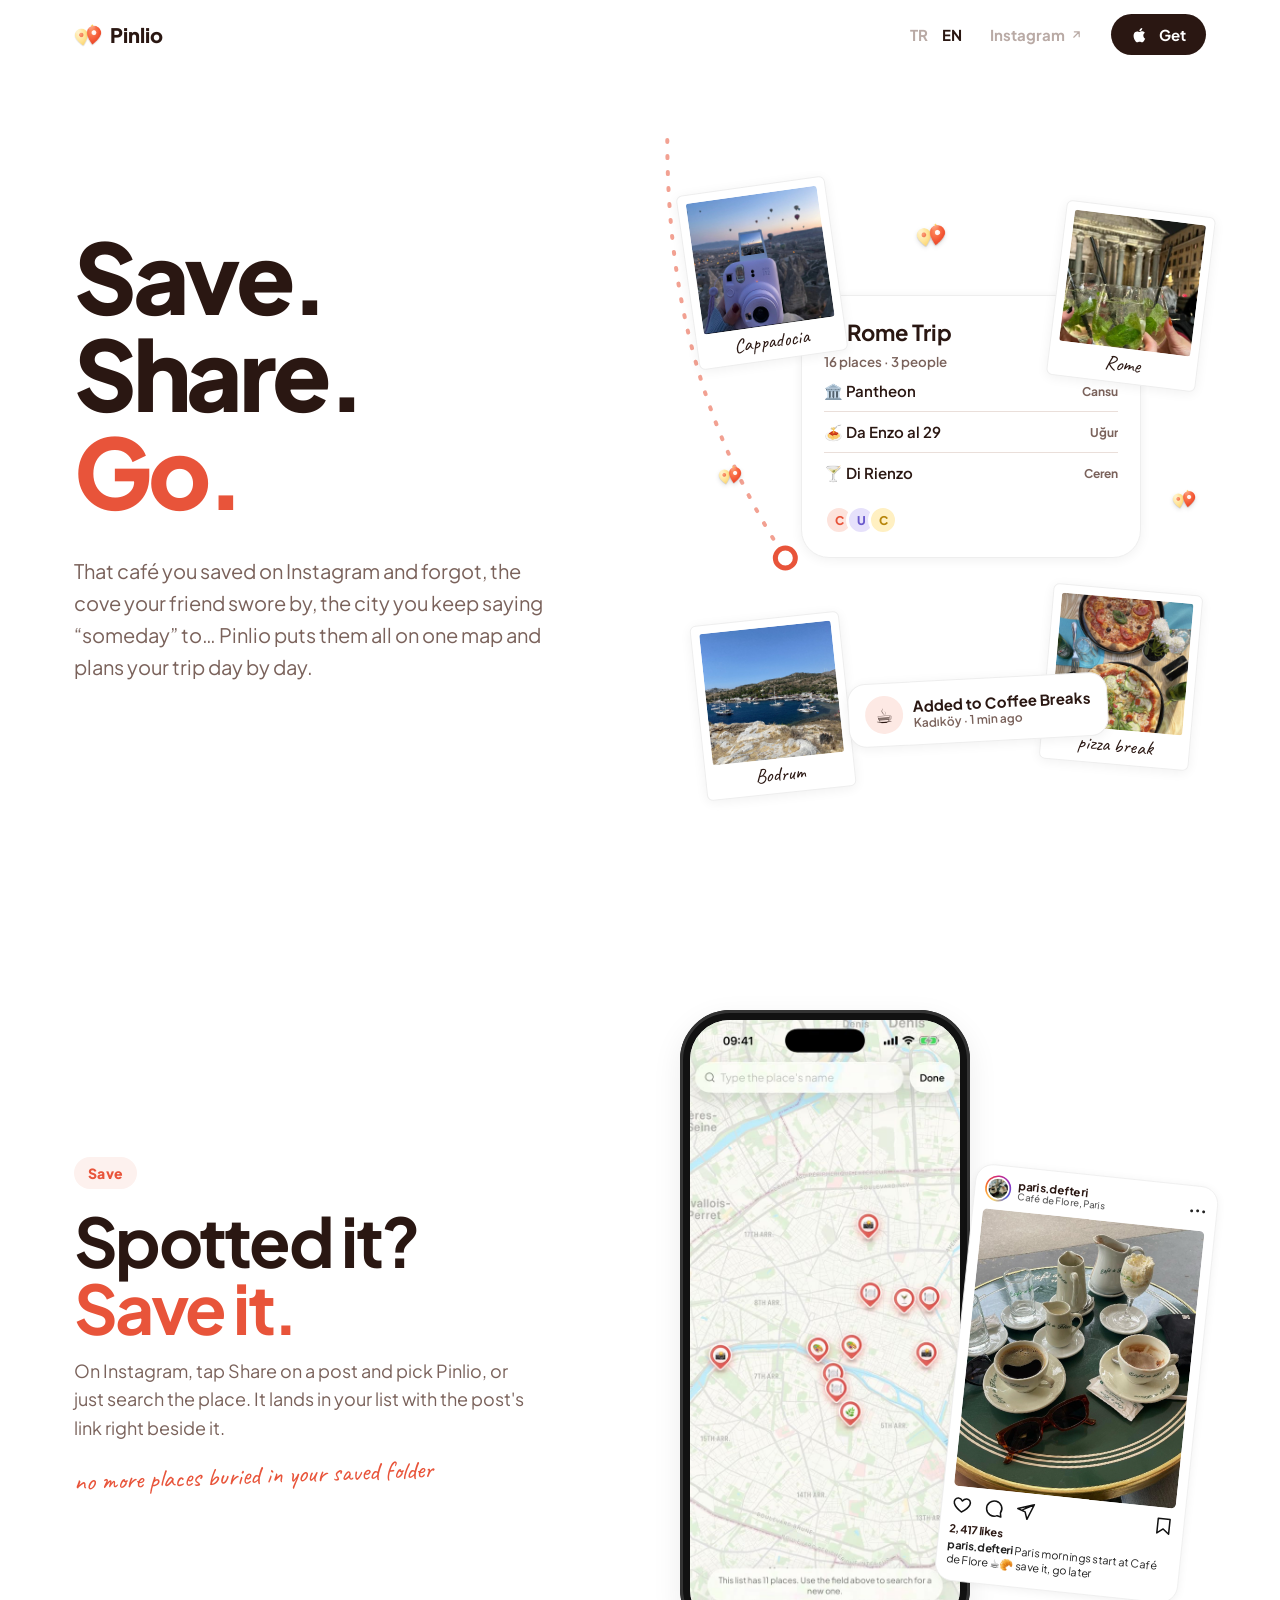
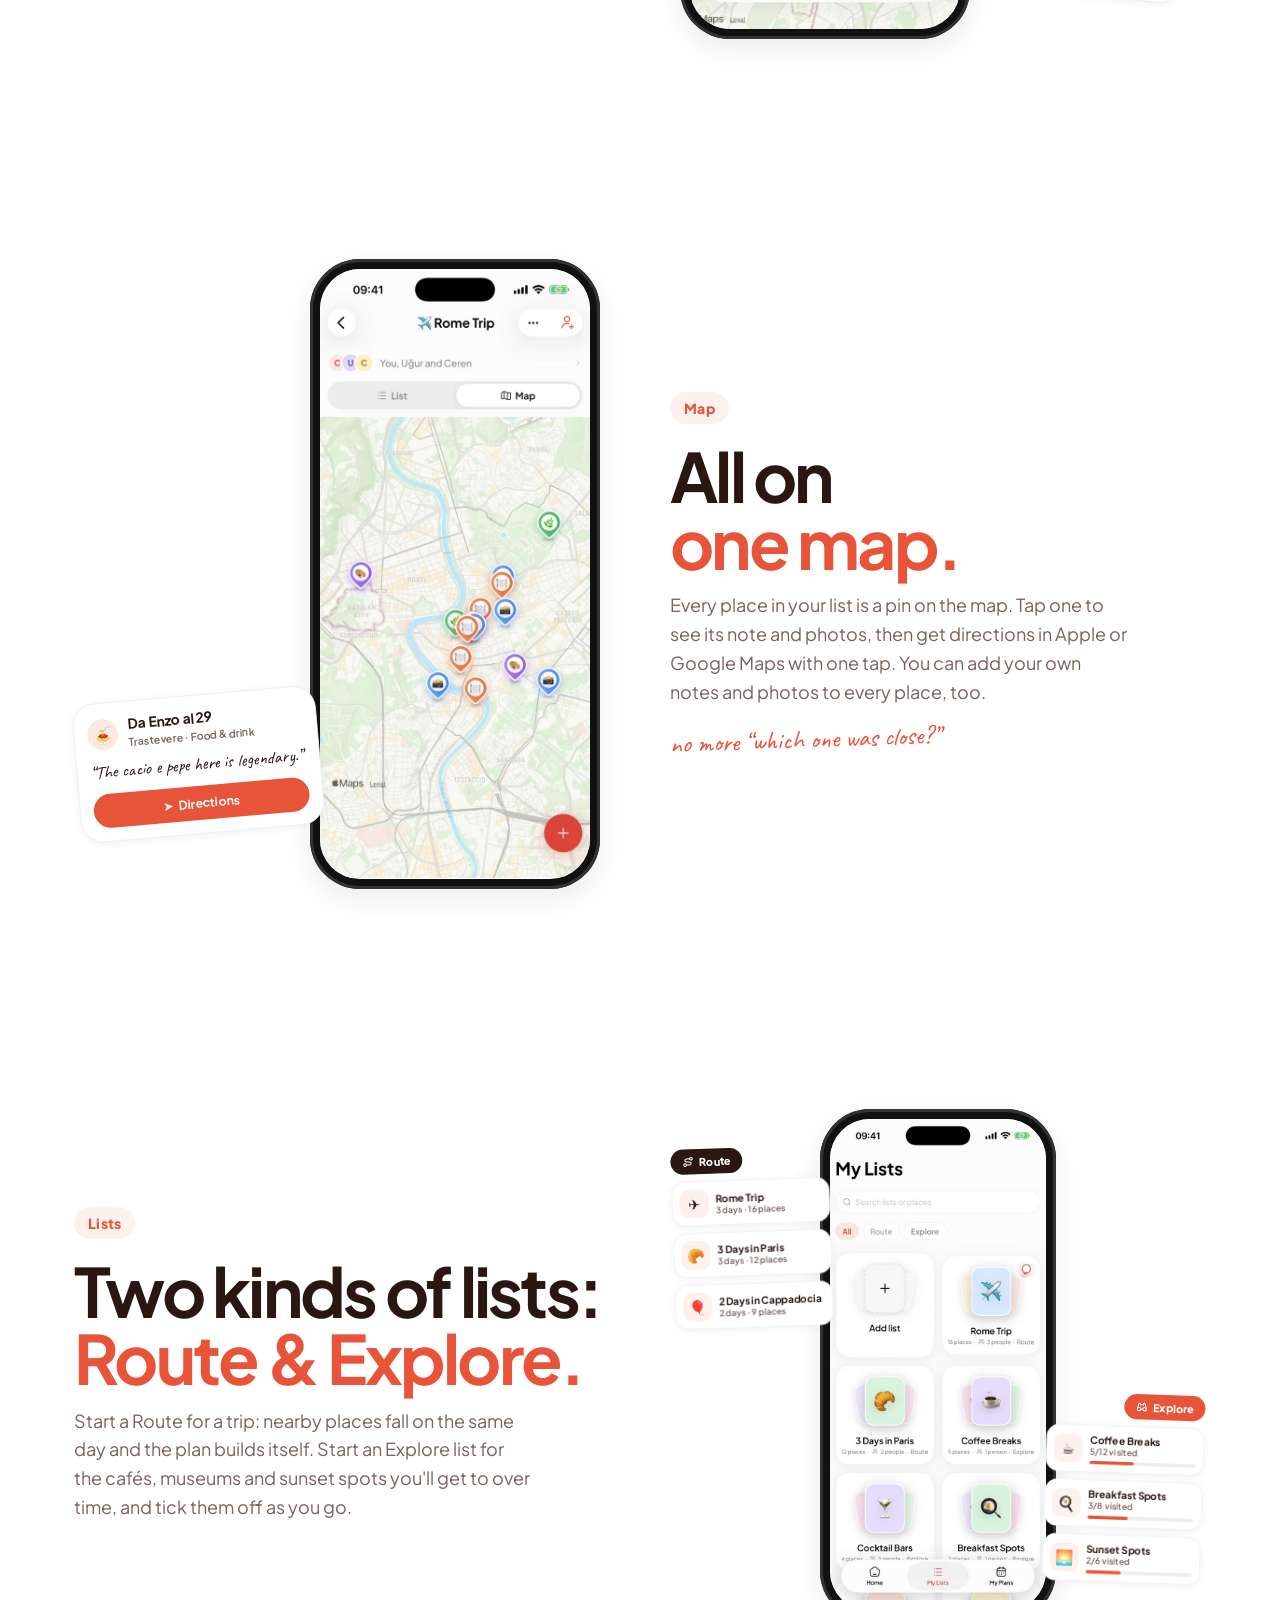
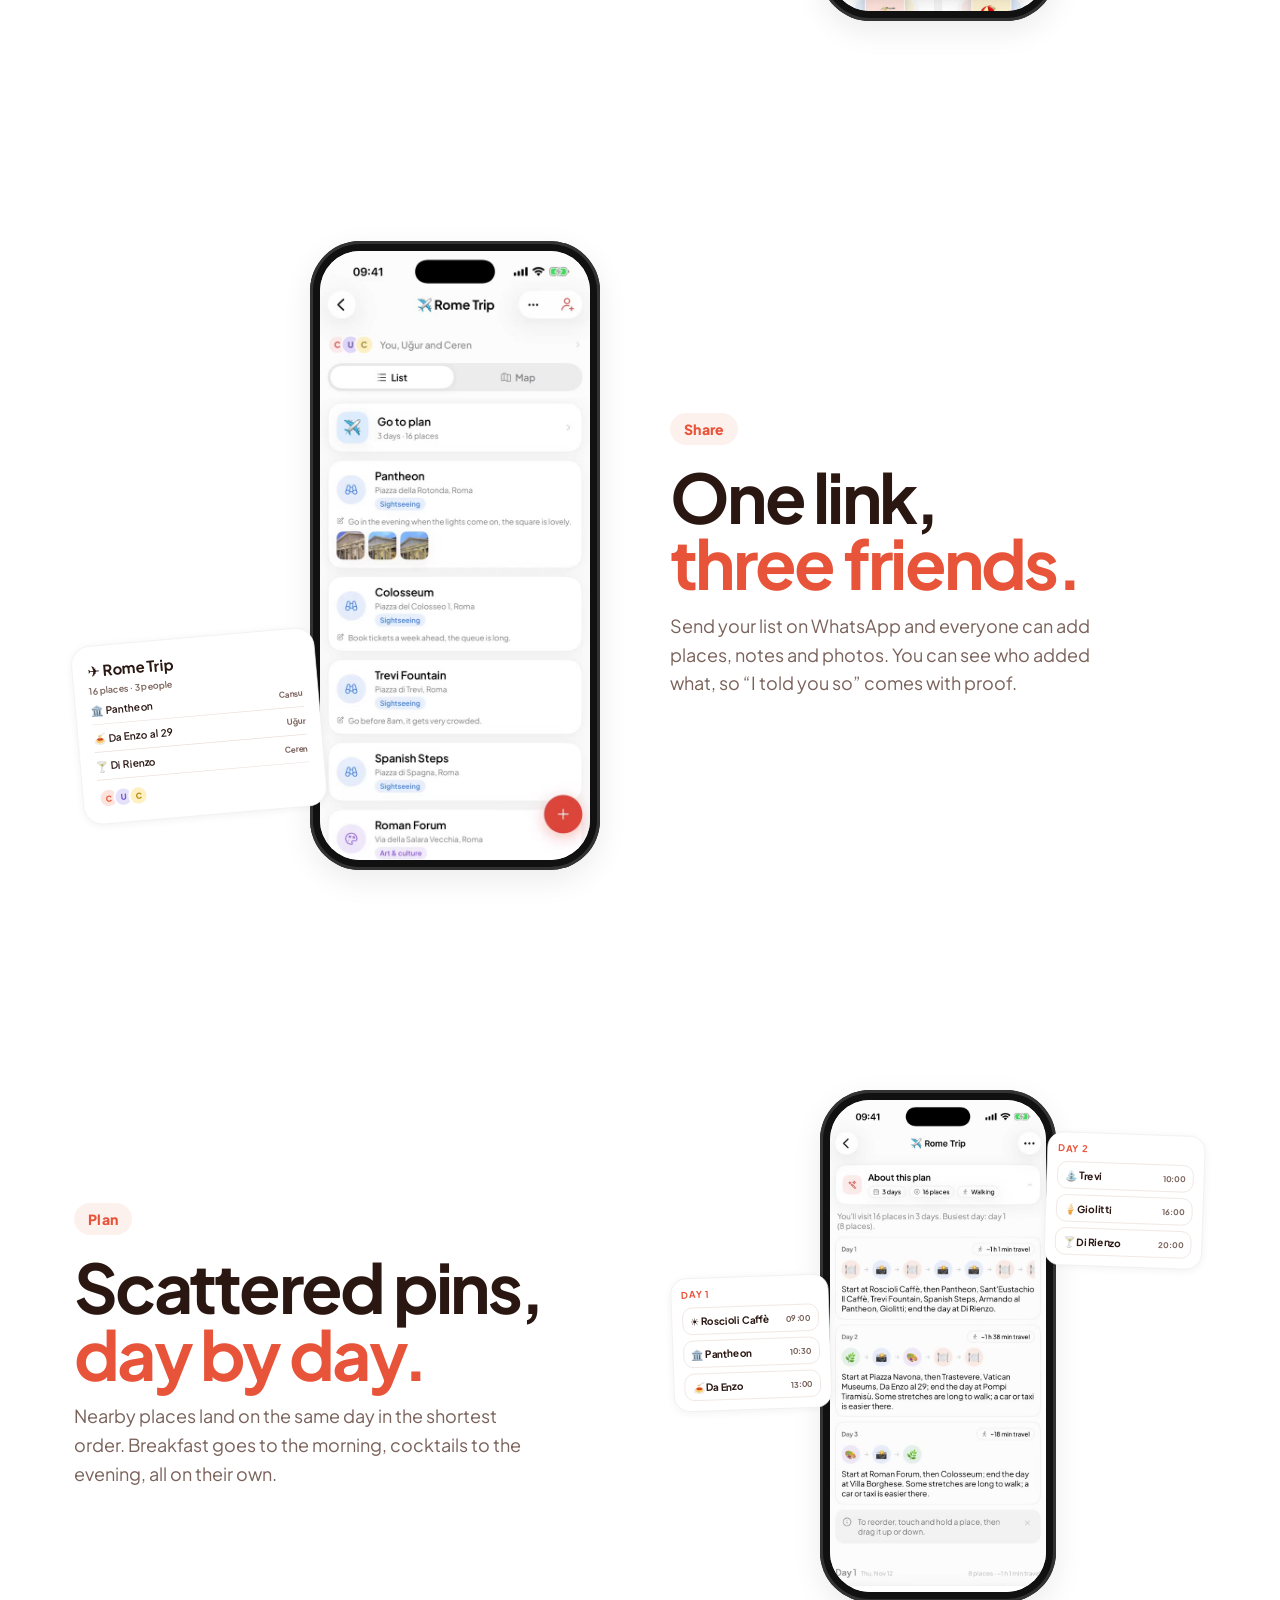
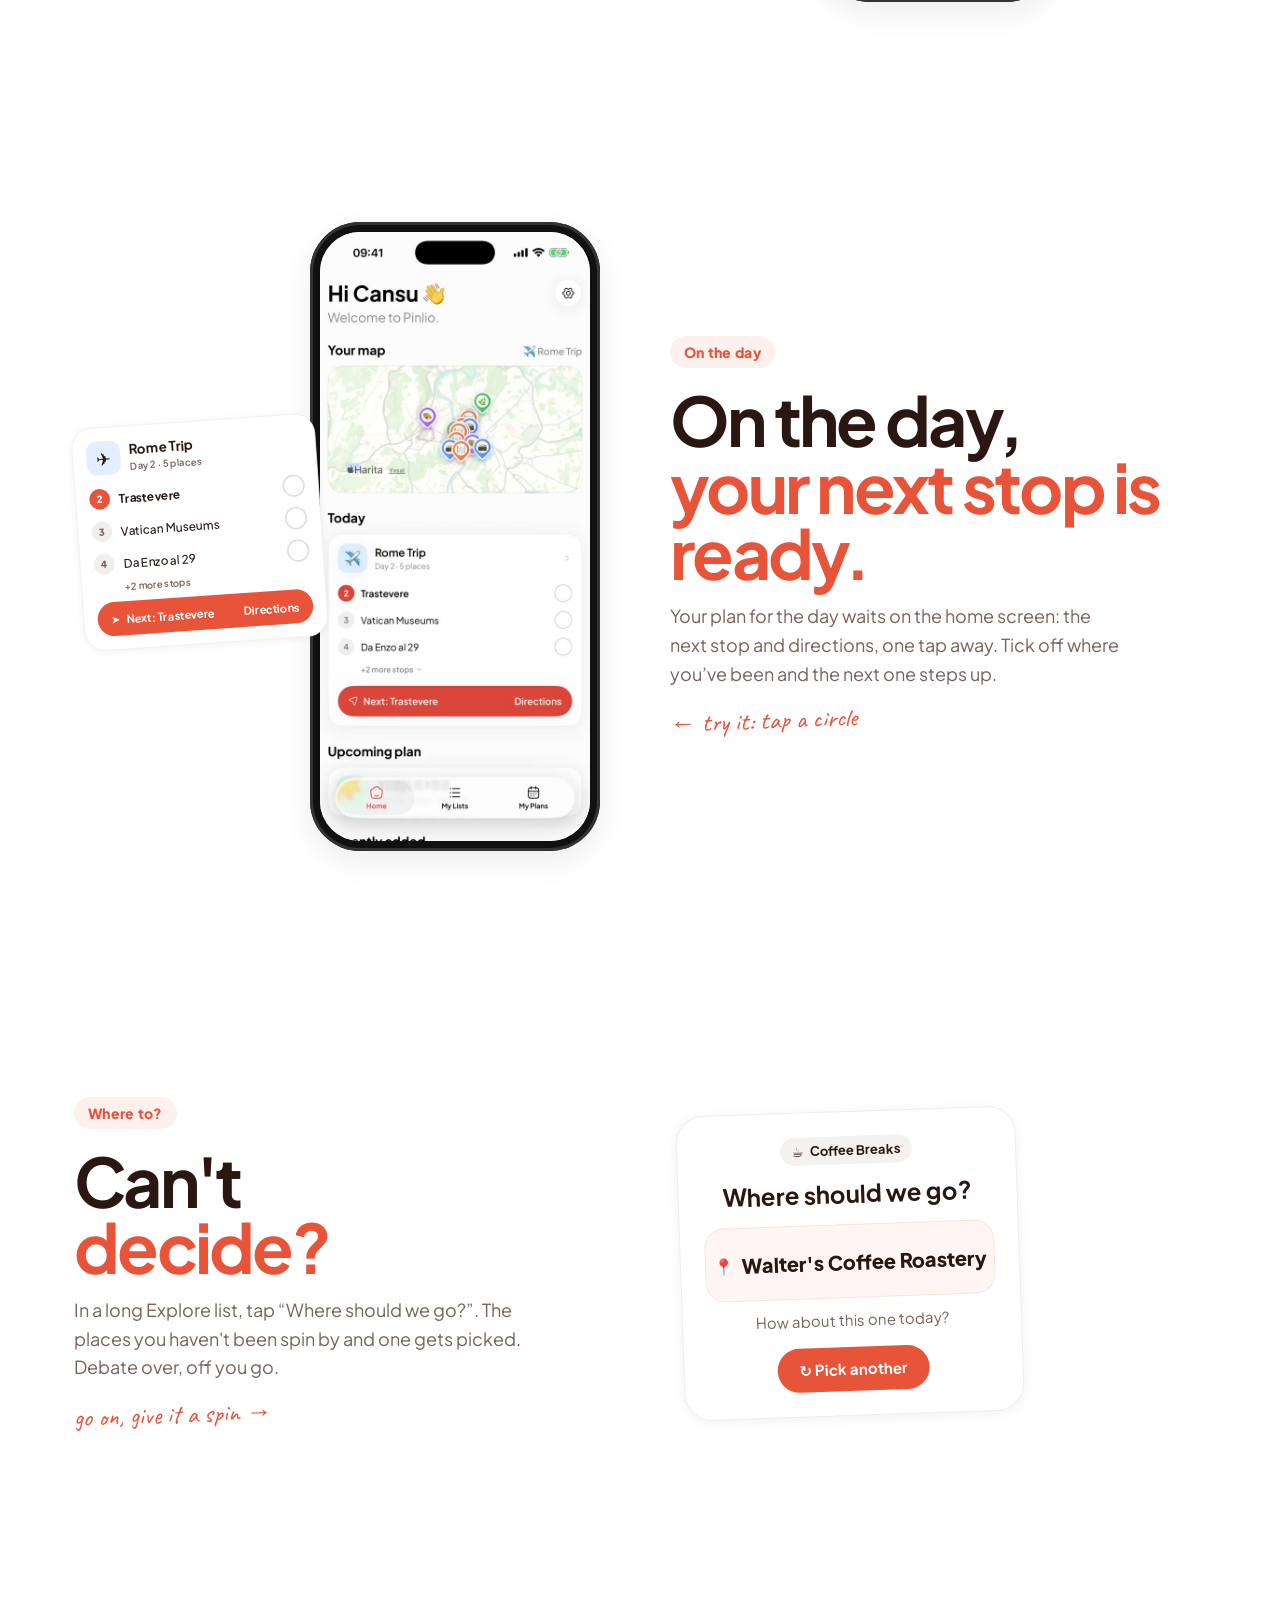
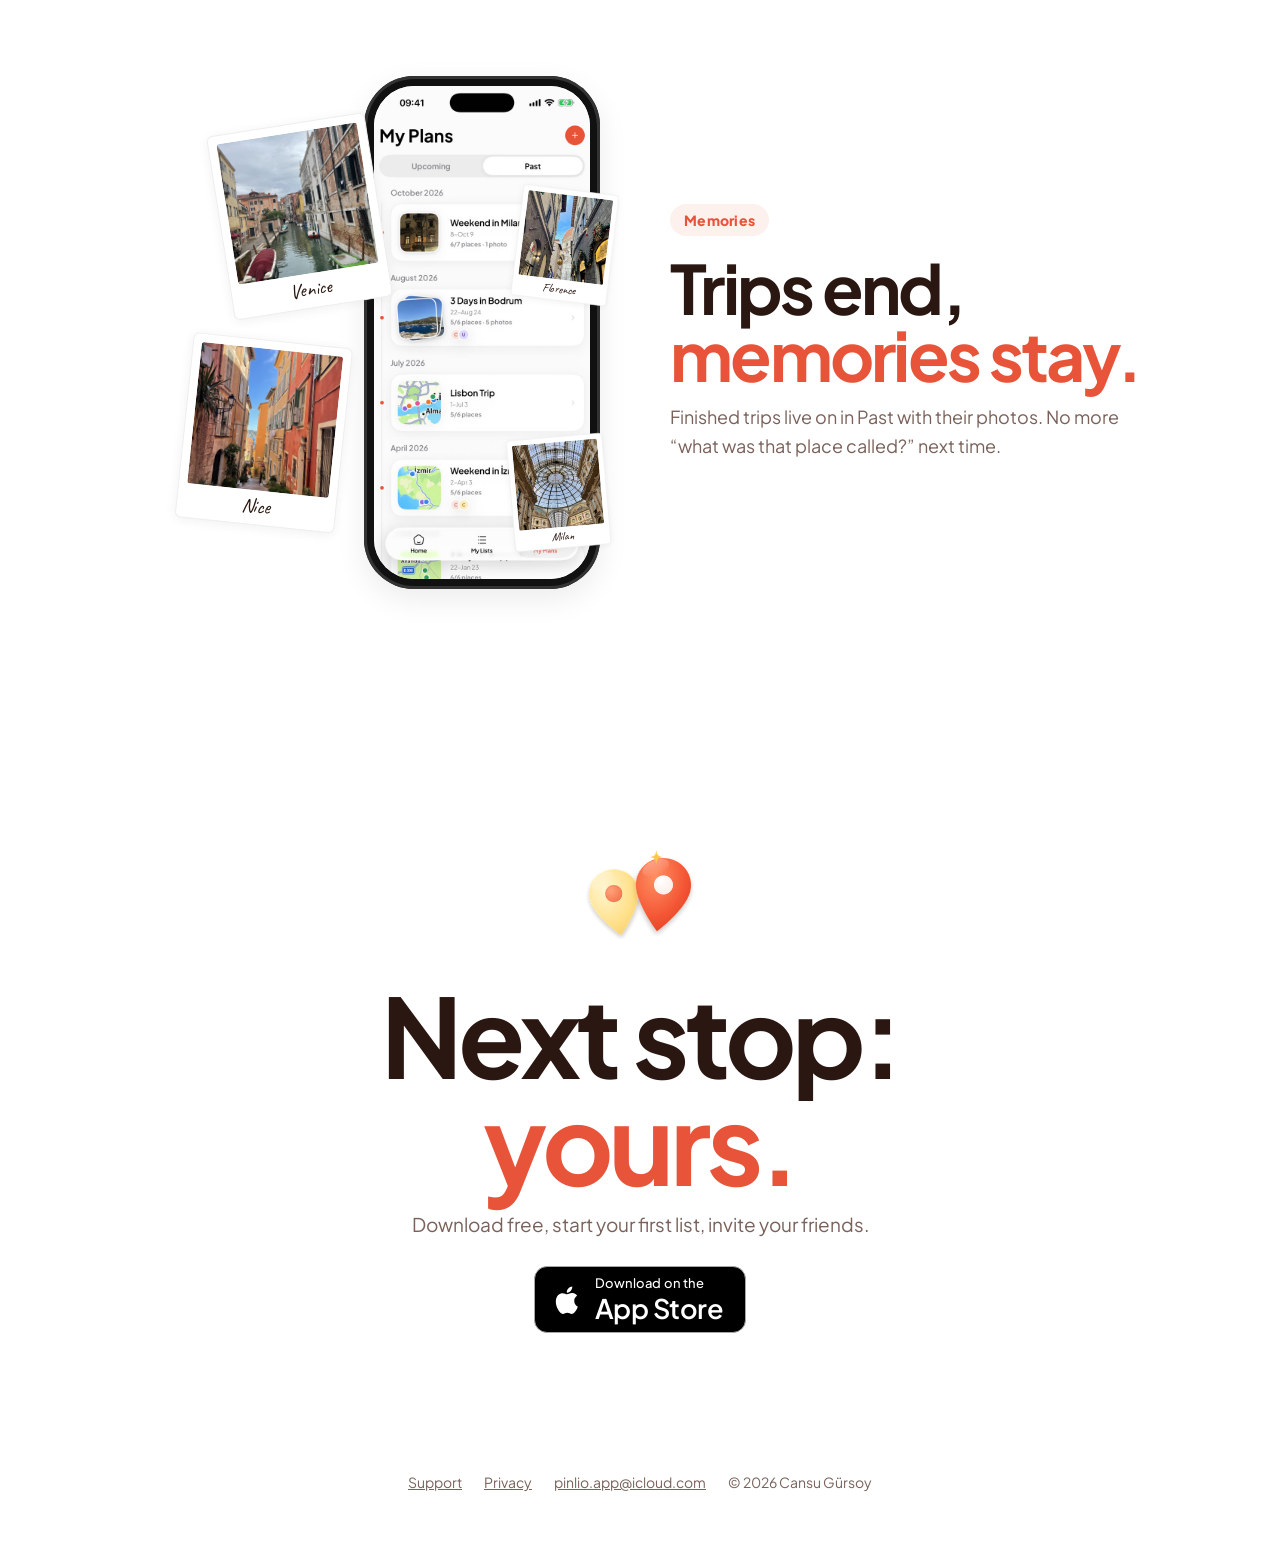
==== commit 4a94b589: "Add files via upload" ====
--- a/index.html
+++ b/index.html
@@ -574,5 +574,6 @@
 addEventListener("scroll",draw,{passive:true});addEventListener("resize",build);addEventListener("load",build);build();
 })();
 </script>
+<!-- Cloudflare Web Analytics --><script defer src="https://static.cloudflareinsights.com/beacon.min.js" data-cf-beacon='{"token": "8ad8353a5c1e4036860085ebea014b5e"}'></script><!-- End Cloudflare Web Analytics -->
 </body>
 </html>
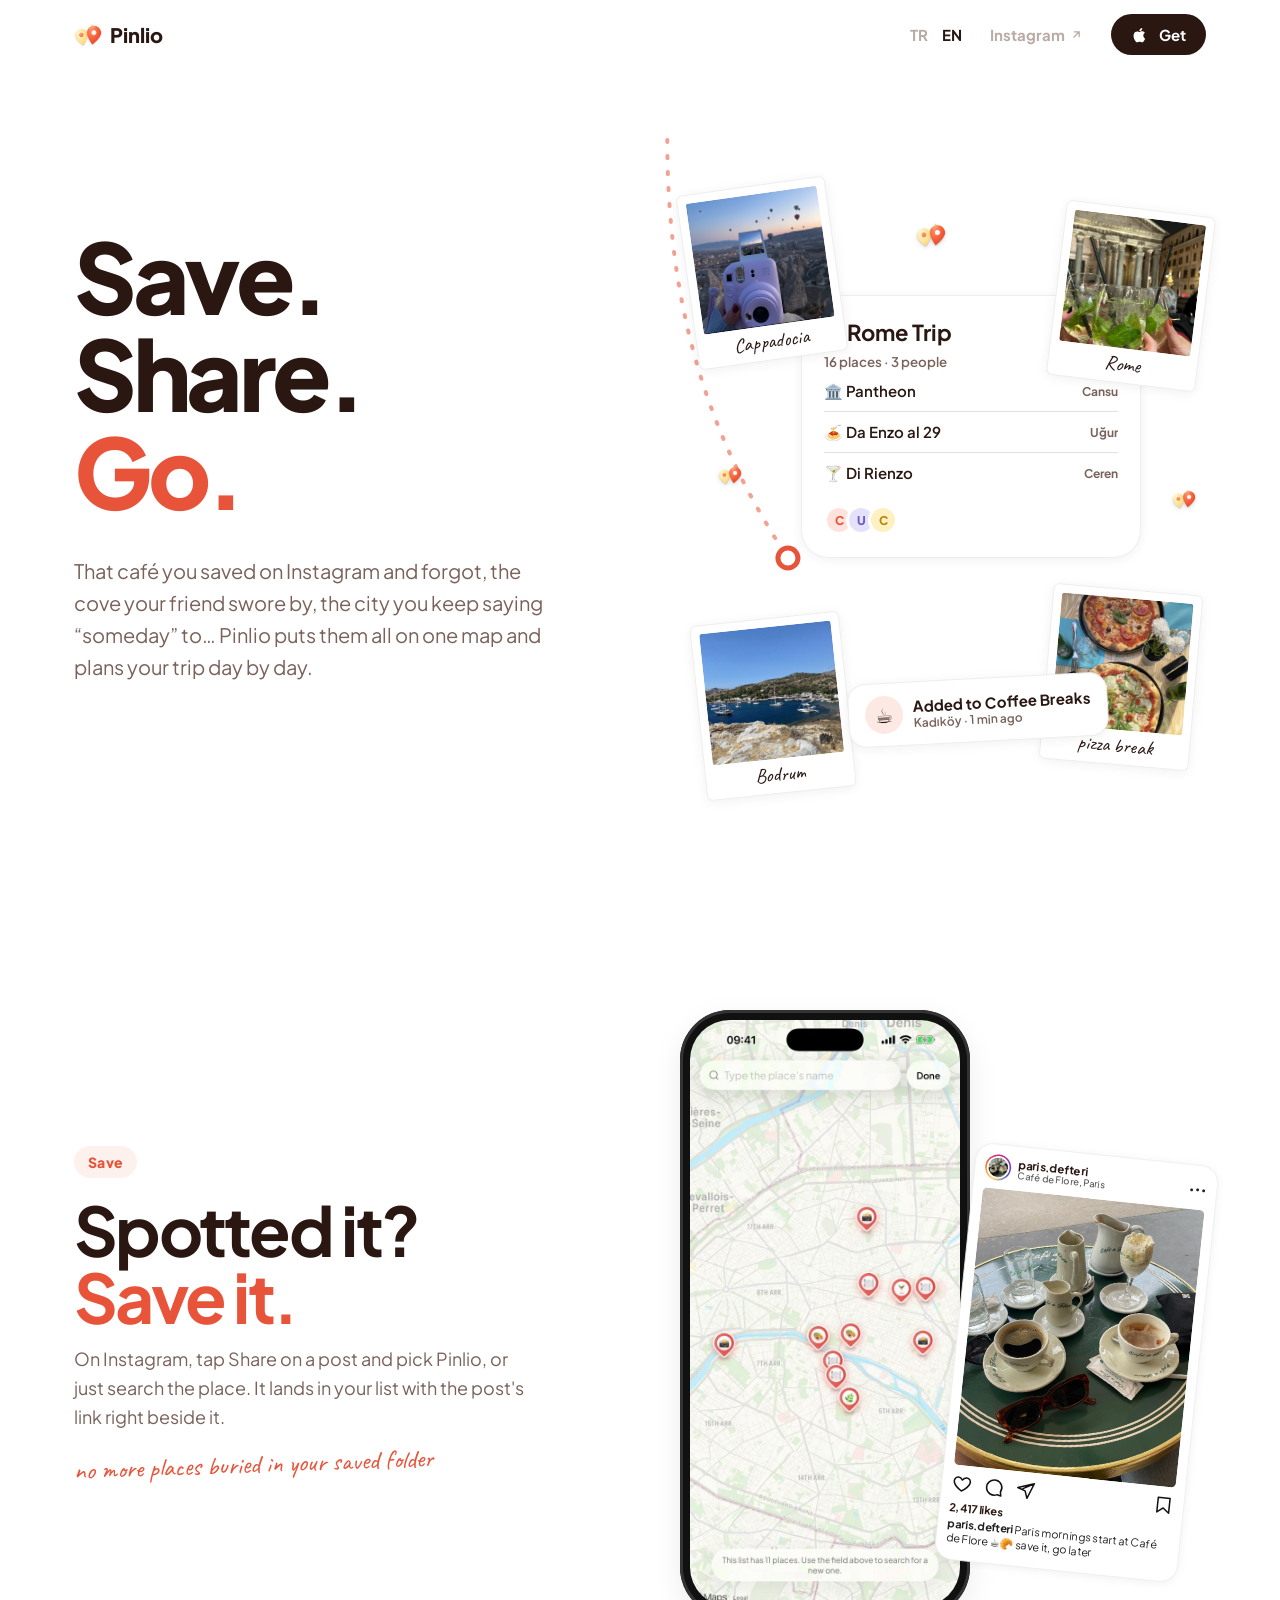
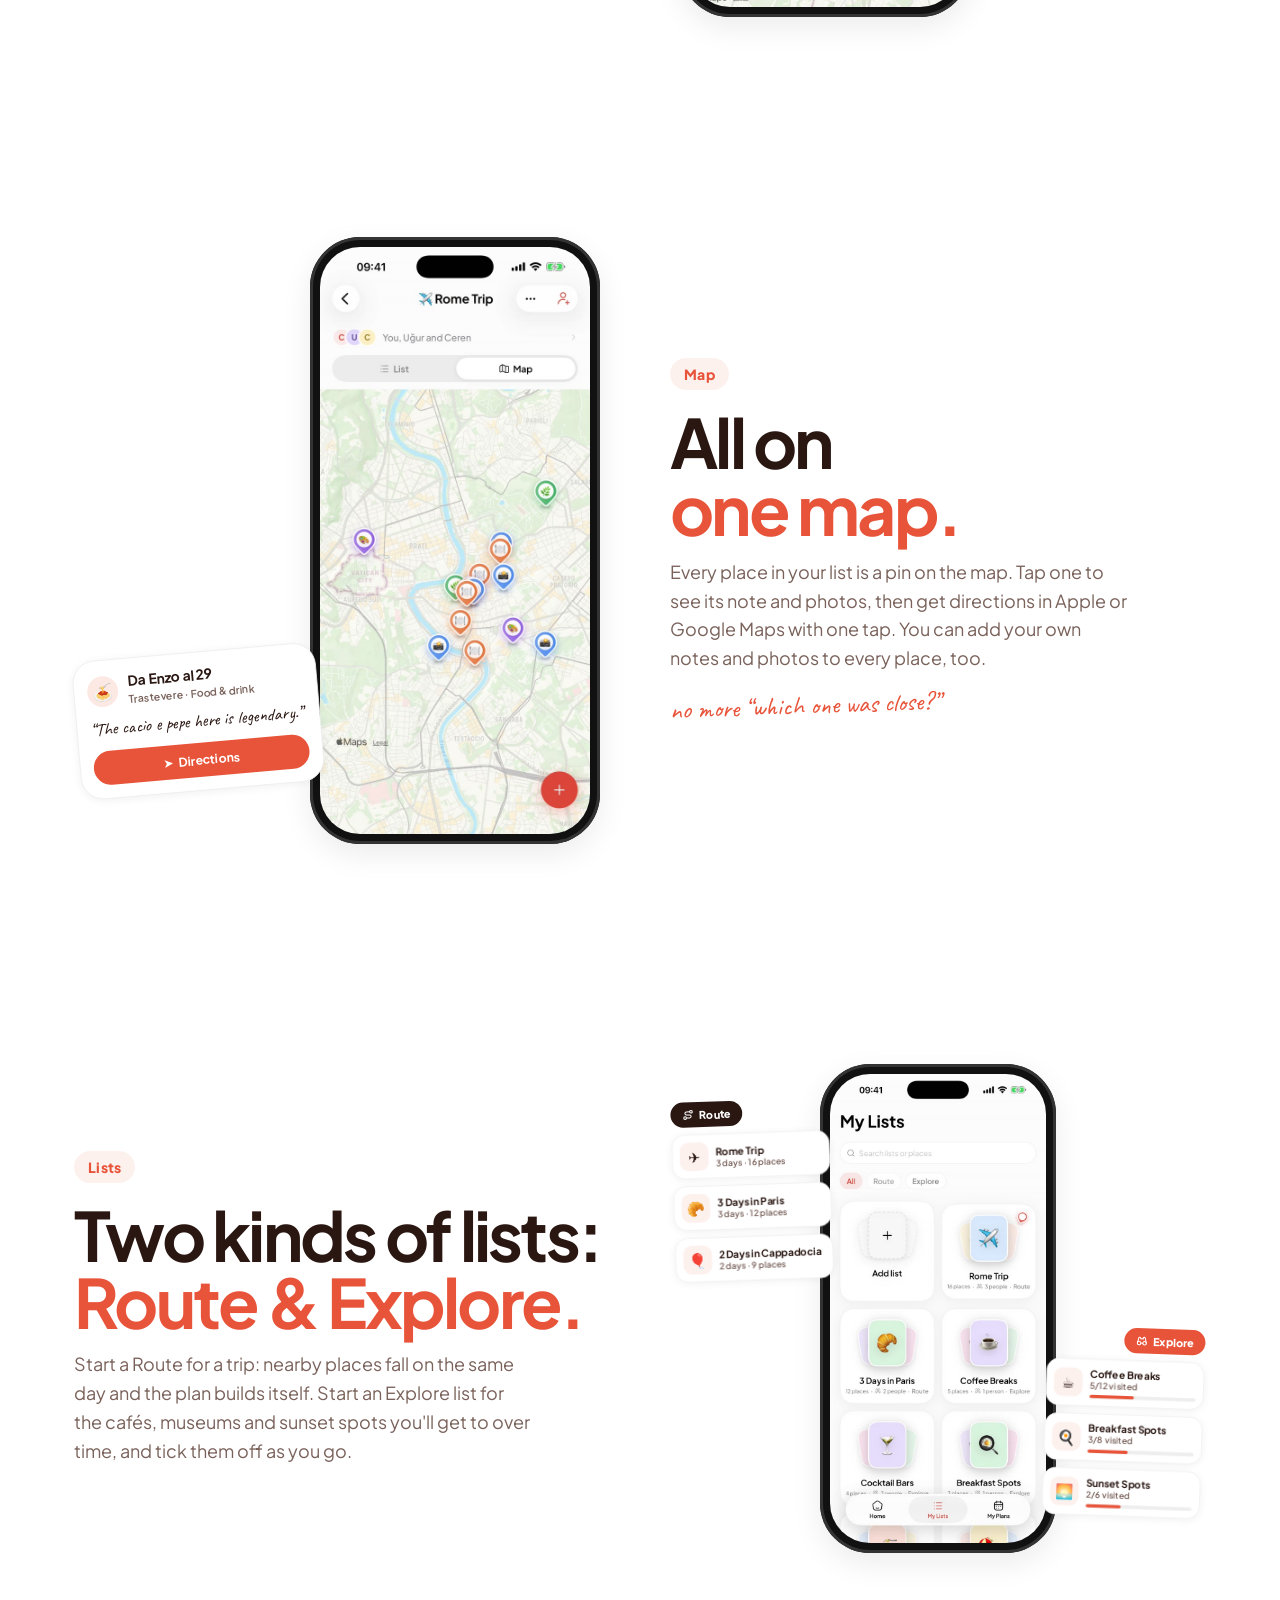
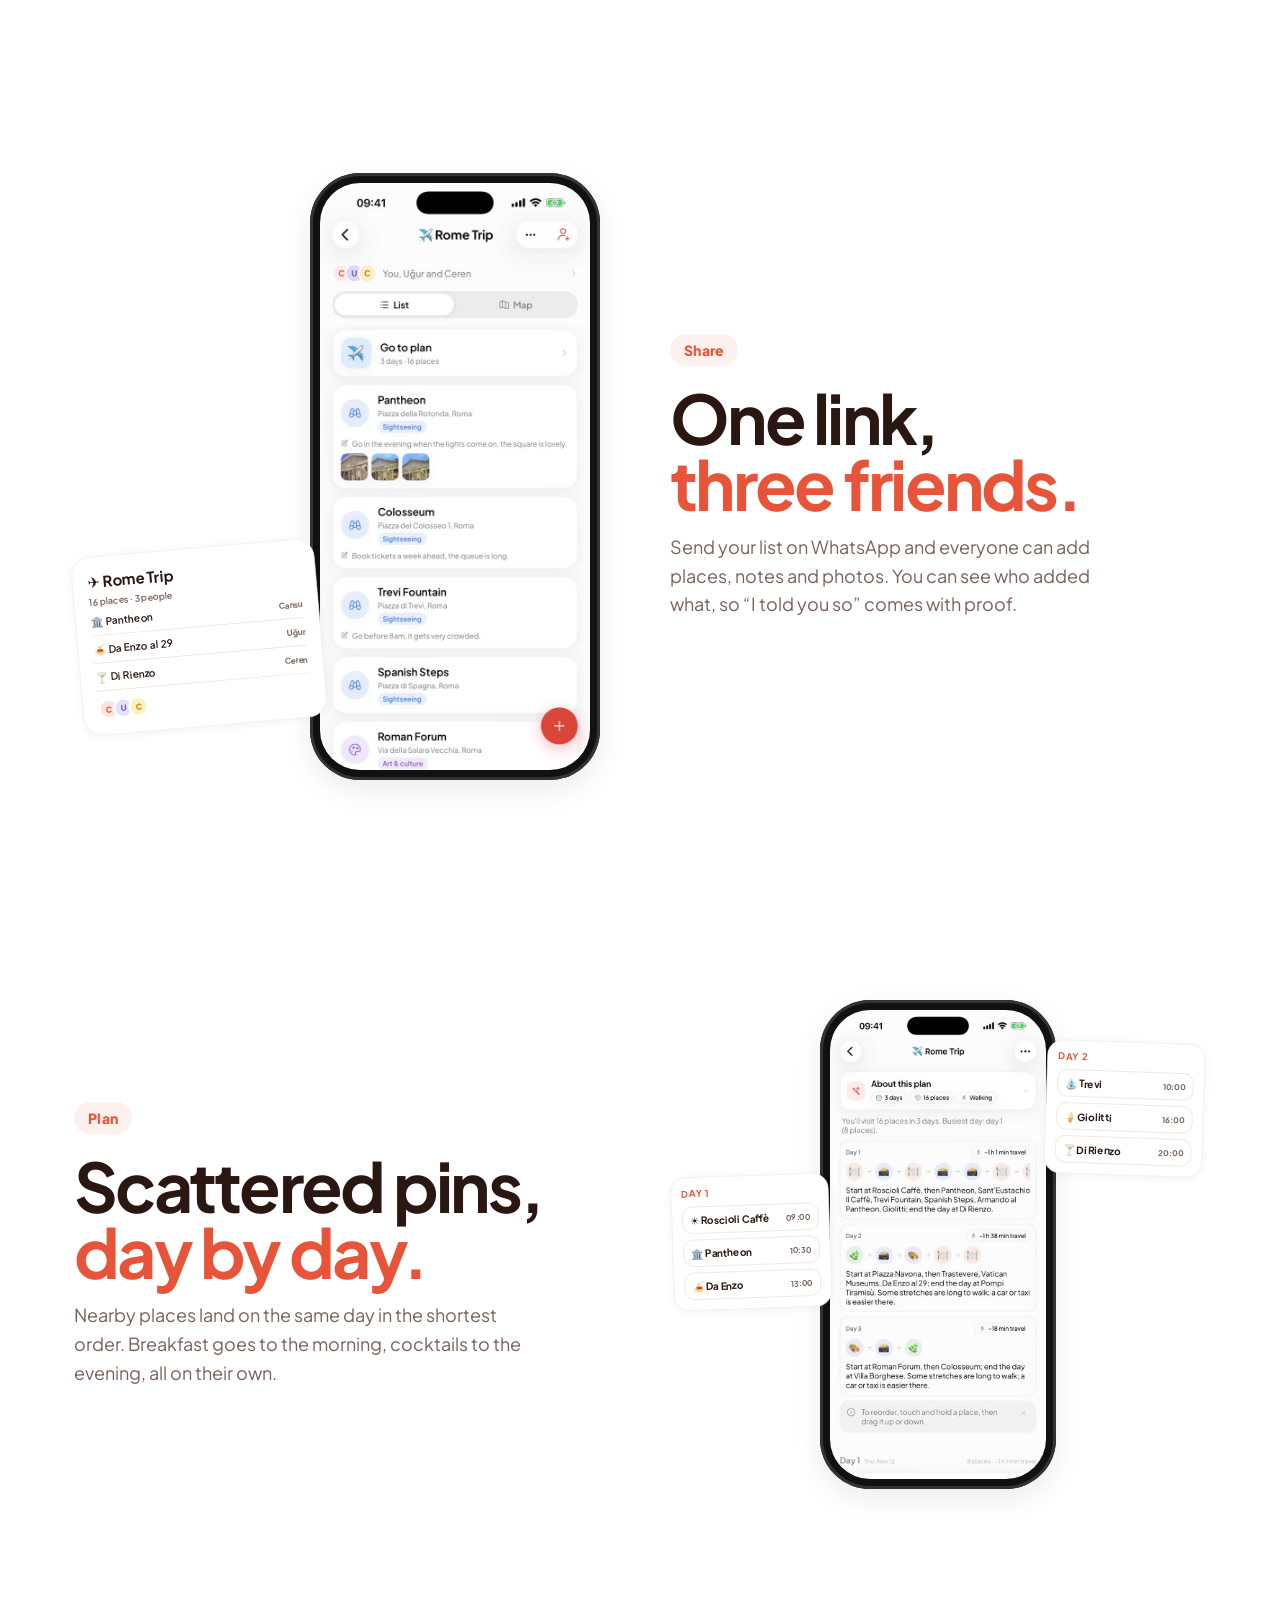
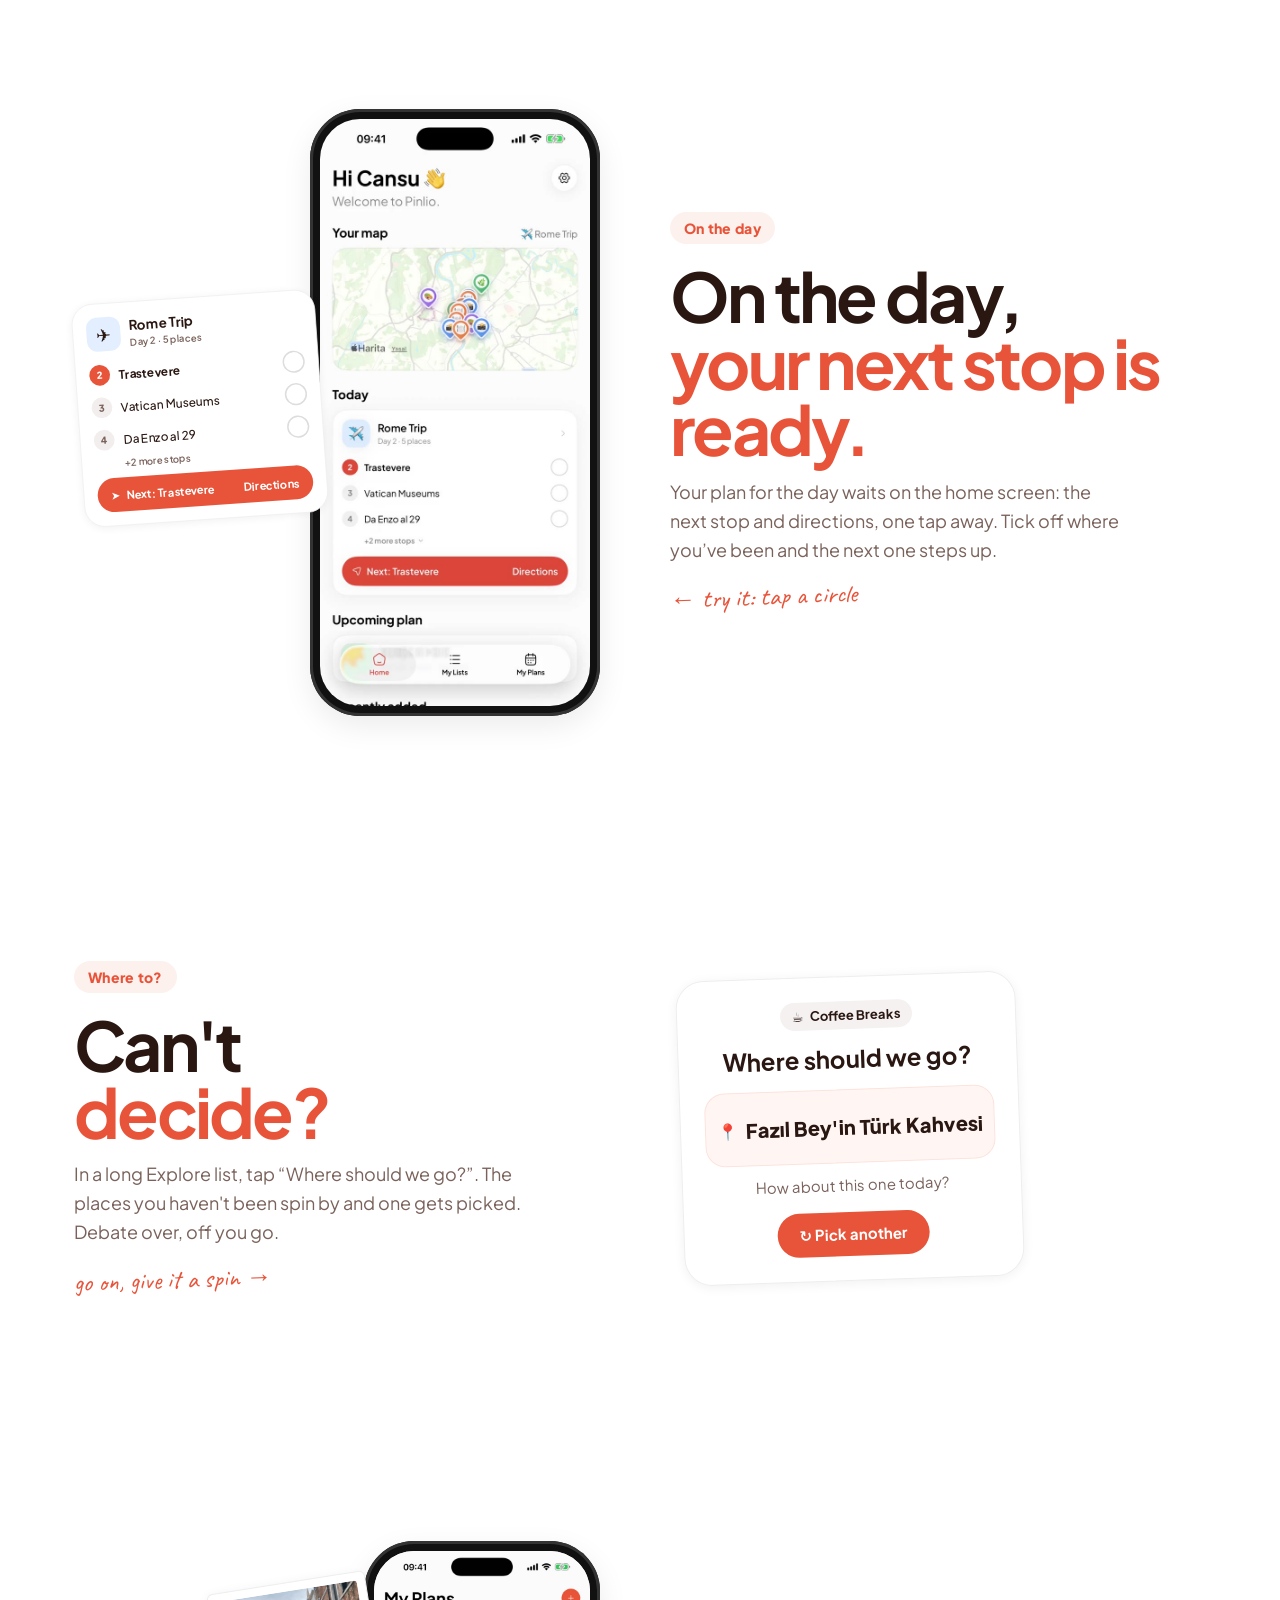
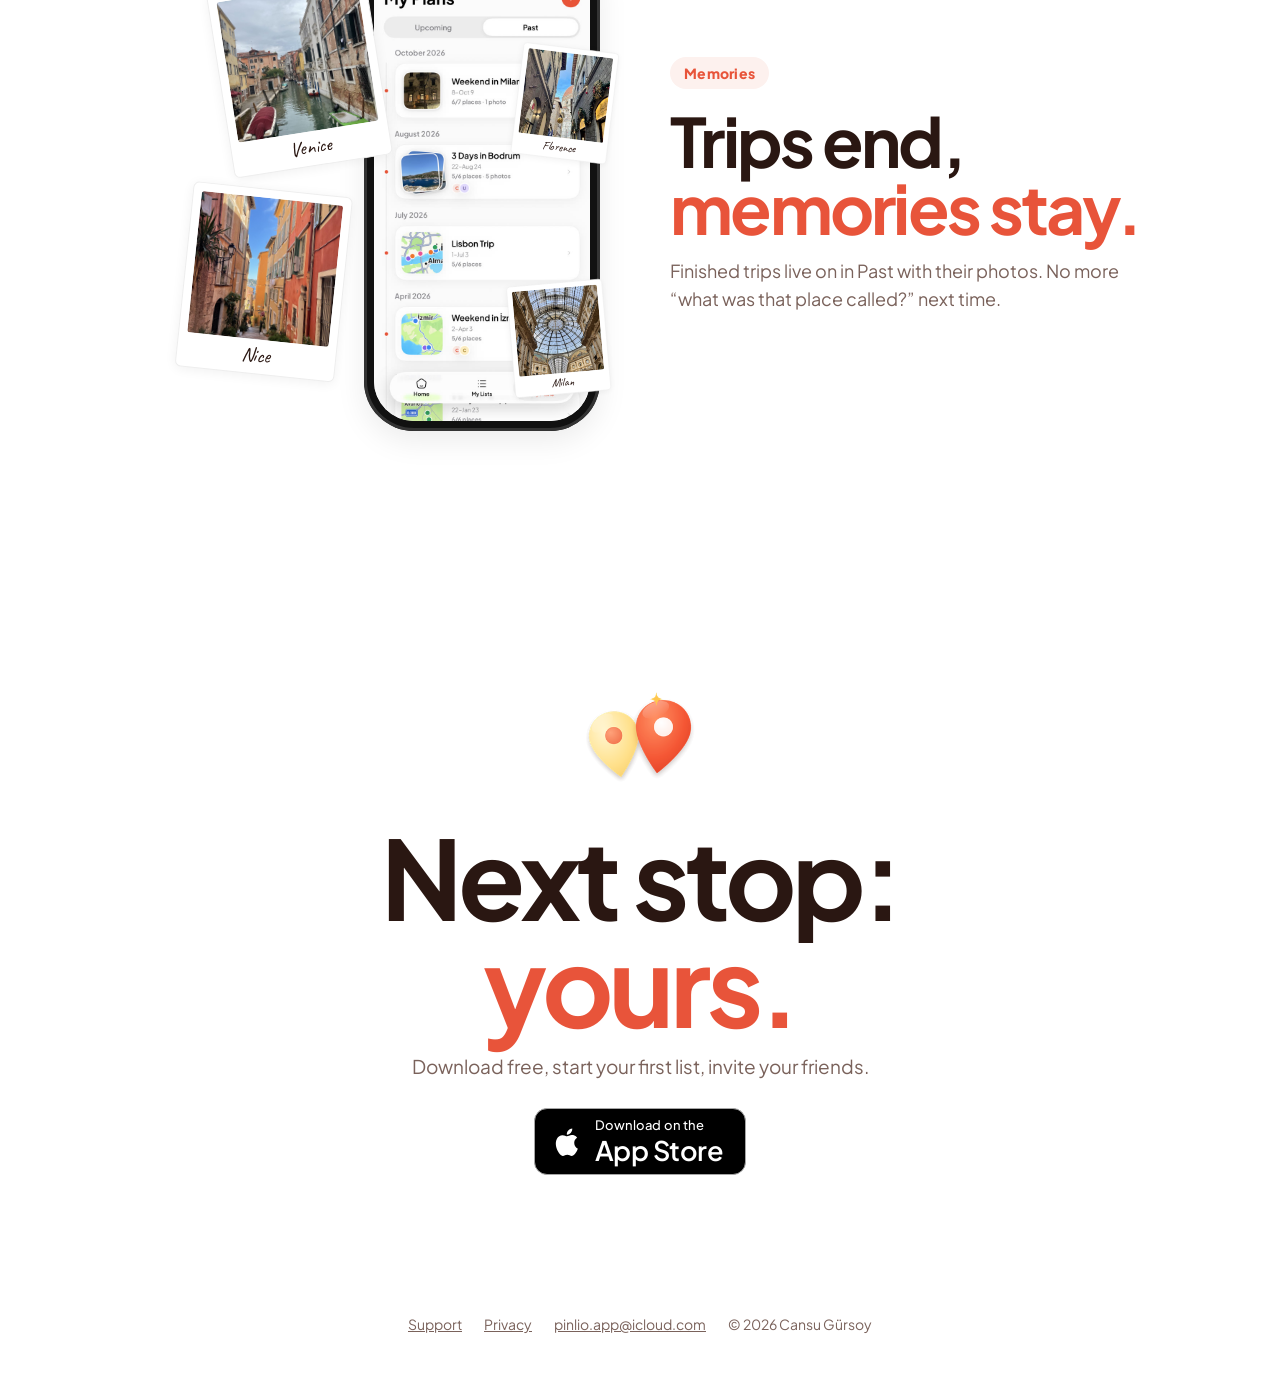
==== commit e3de750b: "Add files via upload" ====
--- a/index.html
+++ b/index.html
@@ -59,6 +59,7 @@
 .drop{position:absolute;width:30px;opacity:0;animation:drop 1s cubic-bezier(.3,1.6,.5,1) forwards;filter:drop-shadow(0 2px 2px rgba(0,0,0,.12));z-index:4;pointer-events:none}
 @keyframes drop{0%{opacity:0;transform:translateY(-200px)}60%{opacity:1}100%{opacity:1;transform:none}}
 .pol{position:absolute;background:#fff;border:1px solid #eee;padding:8px 8px 34px;border-radius:6px;box-shadow:var(--sh);width:150px;cursor:grab;touch-action:none;user-select:none;margin:0;z-index:2;transition:transform .45s cubic-bezier(.2,1.5,.3,1)}
+@media(hover:none),(pointer:coarse){.pol{touch-action:auto;cursor:default;-webkit-user-select:none}}
 .pol.hover,.pol.dragging{z-index:20}.pol.dragging{cursor:grabbing;transition:none}
 .pol img{display:block;width:100%;aspect-ratio:1/1;object-fit:cover;border-radius:3px;background:#eee;pointer-events:none}
 .pol span{position:absolute;left:0;right:0;bottom:6px;text-align:center;font-family:var(--hand);font-size:20px}
@@ -175,9 +176,9 @@
 .note{font-family:var(--hand);font-size:26px;color:var(--coral);display:inline-block;transform:rotate(-2deg);margin-top:16px}
 .art{position:relative;display:flex;justify-content:flex-start;padding:0 0 0 10px}
 .feat.rev .art{justify-content:flex-end;padding:0 10px 0 0}
-.phone{position:relative;z-index:1;width:290px;aspect-ratio:600/1302;border-radius:50px;background:#111;padding:10px;box-shadow:0 10px 30px rgba(0,0,0,.08),inset 0 0 0 3px #333;flex:none}
-.screen{position:relative;width:100%;height:100%;border-radius:40px;overflow:hidden;background:#fff}
-.screen video{position:absolute;inset:0;width:100%;height:100%;object-fit:cover}
+.phone{position:relative;z-index:1;width:290px;height:auto;border-radius:50px;background:#111;padding:10px;box-shadow:0 10px 30px rgba(0,0,0,.08),inset 0 0 0 3px #333;flex:none}
+.screen{position:relative;width:100%;height:auto;aspect-ratio:600/1304;border-radius:40px;overflow:hidden;background:#fafafa center/cover no-repeat}
+.screen video{position:absolute;inset:0;width:100%;height:100%;object-fit:cover;opacity:0;transition:opacity .35s}.screen video.ready{opacity:1}
 .float{position:absolute;bottom:40px;right:0;z-index:4;transform:scale(.74);transform-origin:bottom right}
 .feat.rev .float{right:auto;left:0;transform-origin:bottom left}
 .reveal{opacity:0;transform:translateY(50px);transition:opacity .8s,transform .8s cubic-bezier(.2,.9,.2,1)}
@@ -300,12 +301,26 @@
  main .feat:not(.rev) .art:not(.center) .phone{transform:translateX(-44px)}
  main .feat.rev .art:not(.center) .phone{transform:translateX(80px)}
 }
+@media(max-width:600px){
+ main .feat:not(.rev) .art:not(.center) .phone,main .feat.rev .art:not(.center) .phone{transform:none}
+ main .feat .art .phone{width:210px}
+}
+/* telefon: hero kartı polaroidlerin üstünde, başlık kapanmasın */
+@media(max-width:600px){
+ .hero .heroart{height:540px!important}
+ .hero .hcard{left:50%!important;transform:translateX(-50%);top:25%!important;width:min(250px,66%)!important;z-index:5!important}
+ .hero .pol.fl:nth-of-type(1){left:0!important;top:0!important}
+ .hero .pol.fl:nth-of-type(2){right:0!important;top:1%!important}
+ .hero .pol.fl:nth-of-type(3){right:0!important;bottom:13%!important}
+ .hero .pol.fl:nth-of-type(4){left:0!important;bottom:11%!important}
+ .hero .saved{left:50%!important;right:auto!important;translate:-50% 0;bottom:-2%!important;z-index:6!important;white-space:nowrap}
+}
 </style>
 </head>
 <body>
 <header class="bar"><div class="barin">
  <a class="logo" href="#"><img src="pinlio-mark.png" alt="">Pinlio</a>
- <div class="right"><span class="langs"><a href="#" data-set-lang="tr">TR</a><a href="#" data-set-lang="en">EN</a></span><a class="insta-link" href="https://instagram.com/pinlio.app" target="_blank" rel="noopener" aria-label="Instagram @pinlio.app"><svg class="ic" viewBox="0 0 24 24" fill="none" stroke="currentColor" stroke-width="1.8" stroke-linecap="round" stroke-linejoin="round"><rect x="3" y="3" width="18" height="18" rx="5.5"/><circle cx="12" cy="12" r="4.2"/><circle cx="17.4" cy="6.6" r=".6" fill="currentColor" stroke="none"/></svg><span class="t">Instagram</span><svg class="ar" viewBox="0 0 24 24" fill="none" stroke="currentColor" stroke-width="2.2" stroke-linecap="round" stroke-linejoin="round"><path d="M7 17 17 7M8 7h9v9"/></svg></a><a class="store" href="https://apps.apple.com/app/id6830555330"><svg viewBox="0 0 24 24"><path d="M16.4 12.6c0-2.4 2-3.6 2.1-3.6-1.1-1.7-2.9-1.9-3.5-1.9-1.5-.2-2.9.9-3.7.9s-1.9-.9-3.2-.8C6.5 7.2 5 8.2 4.2 9.7c-1.7 3-.4 7.3 1.2 9.7.8 1.2 1.8 2.5 3 2.4 1.2 0 1.7-.8 3.1-.8s1.9.8 3.2.8c1.3 0 2.1-1.2 2.9-2.4.9-1.3 1.3-2.7 1.3-2.7s-2.5-1-2.5-4.1zM14 5.5c.7-.8 1.1-1.9 1-3-1 0-2.1.6-2.8 1.4-.6.7-1.2 1.8-1 2.9 1.1.1 2.1-.5 2.8-1.3z"/></svg><span data-en="Get">İndir</span></a></div>
+ <div class="right"><span class="langs"><a href="#" data-set-lang="tr">TR</a><a href="#" data-set-lang="en">EN</a></span><a class="insta-link" href="https://instagram.com/pinlio.app" target="_blank" rel="noopener" aria-label="Instagram @pinlio.app"><svg class="ic" viewBox="0 0 24 24" fill="none" stroke="currentColor" stroke-width="1.8" stroke-linecap="round" stroke-linejoin="round"><rect x="3" y="3" width="18" height="18" rx="5.5"/><circle cx="12" cy="12" r="4.2"/><circle cx="17.4" cy="6.6" r=".6" fill="currentColor" stroke="none"/></svg><span class="t">Instagram</span><svg class="ar" viewBox="0 0 24 24" fill="none" stroke="currentColor" stroke-width="2.2" stroke-linecap="round" stroke-linejoin="round"><path d="M7 17 17 7M8 7h9v9"/></svg></a><a class="store" href="https://apps.apple.com/app/apple-store/id6830555330?pt=129735097&amp;ct=website&amp;mt=8"><svg viewBox="0 0 24 24"><path d="M16.4 12.6c0-2.4 2-3.6 2.1-3.6-1.1-1.7-2.9-1.9-3.5-1.9-1.5-.2-2.9.9-3.7.9s-1.9-.9-3.2-.8C6.5 7.2 5 8.2 4.2 9.7c-1.7 3-.4 7.3 1.2 9.7.8 1.2 1.8 2.5 3 2.4 1.2 0 1.7-.8 3.1-.8s1.9.8 3.2.8c1.3 0 2.1-1.2 2.9-2.4.9-1.3 1.3-2.7 1.3-2.7s-2.5-1-2.5-4.1zM14 5.5c.7-.8 1.1-1.9 1-3-1 0-2.1.6-2.8 1.4-.6.7-1.2 1.8-1 2.9 1.1.1 2.1-.5 2.8-1.3z"/></svg><span data-en="Get">İndir</span></a></div>
 </div></header>
 
 <svg id="route" aria-hidden="true"><path id="routePath" d=""/><g id="tip"><circle r="10" fill="#fff" stroke="#e8543a" stroke-width="5"/></g></svg>
@@ -445,7 +460,7 @@
   <h2 data-en="Next stop:&lt;br&gt;&lt;em&gt;yours.&lt;/em&gt;">Sıradaki durak<br><em>senin.</em></h2>
   <p data-en="Download free, start your first list, invite your friends.">Ücretsiz indir, ilk listeni aç, arkadaşlarını davet et.</p>
   <div class="getapp">
-   <a class="appstore" href="https://apps.apple.com/app/id6830555330" aria-label="App Store"><svg viewBox="0 0 24 24"><path d="M16.4 12.6c0-2.4 2-3.6 2.1-3.6-1.1-1.7-2.9-1.9-3.5-1.9-1.5-.2-2.9.9-3.7.9s-1.9-.9-3.2-.8C6.5 7.2 5 8.2 4.2 9.7c-1.7 3-.4 7.3 1.2 9.7.8 1.2 1.8 2.5 3 2.4 1.2 0 1.7-.8 3.1-.8s1.9.8 3.2.8c1.3 0 2.1-1.2 2.9-2.4.9-1.3 1.3-2.7 1.3-2.7s-2.5-1-2.5-4.1zM14 5.5c.7-.8 1.1-1.9 1-3-1 0-2.1.6-2.8 1.4-.6.7-1.2 1.8-1 2.9 1.1.1 2.1-.5 2.8-1.3z"/></svg><span data-en="&lt;small&gt;Download on the&lt;/small&gt;&lt;b&gt;App Store&lt;/b&gt;"><small>App Store'dan</small><b>İndirin</b></span></a>
+   <a class="appstore" href="https://apps.apple.com/app/apple-store/id6830555330?pt=129735097&amp;ct=website&amp;mt=8" aria-label="App Store"><svg viewBox="0 0 24 24"><path d="M16.4 12.6c0-2.4 2-3.6 2.1-3.6-1.1-1.7-2.9-1.9-3.5-1.9-1.5-.2-2.9.9-3.7.9s-1.9-.9-3.2-.8C6.5 7.2 5 8.2 4.2 9.7c-1.7 3-.4 7.3 1.2 9.7.8 1.2 1.8 2.5 3 2.4 1.2 0 1.7-.8 3.1-.8s1.9.8 3.2.8c1.3 0 2.1-1.2 2.9-2.4.9-1.3 1.3-2.7 1.3-2.7s-2.5-1-2.5-4.1zM14 5.5c.7-.8 1.1-1.9 1-3-1 0-2.1.6-2.8 1.4-.6.7-1.2 1.8-1 2.9 1.1.1 2.1-.5 2.8-1.3z"/></svg><span data-en="&lt;small&gt;Download on the&lt;/small&gt;&lt;b&gt;App Store&lt;/b&gt;"><small>App Store'dan</small><b>İndirin</b></span></a>
   </div>
  </section>
 
@@ -459,22 +474,27 @@
 // Videolar ekrana gelince yüklenir ve oynar, çıkınca durur
 // EN kaydı varsa (data-src-en / data-poster-en) İngilizcede o oynar
 function pick(v){var en=document.documentElement.lang==="en";return(en&&v.dataset.srcEn)||v.dataset.src}
-function load(v){var want=pick(v);if(!want){if(v.getAttribute("src")){v.removeAttribute("src");v.load()}return}if(v.getAttribute("src")!==want){v.src=want;v.load()}}
-function relang(){var en=document.documentElement.lang==="en";if(typeof tdy!=="undefined"&&tdy)tdy.render();[].forEach.call(document.querySelectorAll(".screen img[data-src-en]"),function(i){if(!i.dataset.srcTr)i.dataset.srcTr=i.getAttribute("src");i.setAttribute("src",en?i.dataset.srcEn:i.dataset.srcTr)});[].forEach.call(document.querySelectorAll(".art video"),function(v){if(v.dataset.posterEn){if(!v.dataset.posterTr)v.dataset.posterTr=v.getAttribute("poster");v.setAttribute("poster",en?v.dataset.posterEn:v.dataset.posterTr)}if(v.getAttribute("src")){var playing=!v.paused;load(v);if(playing)go(v)}})}
+function bg(v){var s=v.parentNode,u=v.getAttribute("poster");if(u)s.style.backgroundImage="url("+u+")"}
+function load(v){v.preload="auto";var want=pick(v);if(!want){if(v.getAttribute("src")){v.removeAttribute("src");v.load()}return}if(v.getAttribute("src")!==want){v.classList.remove("ready");v.src=want;v.load()}}
+function relang(){var en=document.documentElement.lang==="en";if(typeof tdy!=="undefined"&&tdy)tdy.render();[].forEach.call(document.querySelectorAll(".screen img[data-src-en]"),function(i){if(!i.dataset.srcTr)i.dataset.srcTr=i.getAttribute("src");i.setAttribute("src",en?i.dataset.srcEn:i.dataset.srcTr)});[].forEach.call(document.querySelectorAll(".art video"),function(v){if(v.dataset.posterEn){if(!v.dataset.posterTr)v.dataset.posterTr=v.getAttribute("poster");v.setAttribute("poster",en?v.dataset.posterEn:v.dataset.posterTr);bg(v)}if(v.getAttribute("src")){var playing=!v.paused;load(v);if(playing)go(v)}})}
 function go(v){v.muted=true;var p=v.play();if(p)p.catch(function(){pending.push(v)})}
 var pending=[];function kick(){var a=pending;pending=[];a.forEach(function(v){v.play().catch(function(){})})}
 ["pointerdown","touchstart","keydown","scroll"].forEach(function(t){addEventListener(t,kick,{passive:true})});
 var vio=new IntersectionObserver(function(es){es.forEach(function(e){var v=e.target;if(e.isIntersecting){load(v);go(v)}else{v.pause()}})},{threshold:.3});
-[].forEach.call(document.querySelectorAll(".art video"),function(v){vio.observe(v)});
+[].forEach.call(document.querySelectorAll(".art video"),function(v){vio.observe(v);bg(v);["loadeddata","playing"].forEach(function(t){v.addEventListener(t,function(){v.classList.add("ready")})})});
+// Videolar ekrana gelmeden ~1 ekran önce yüklenmeye başlar
+var pre=new IntersectionObserver(function(es){es.forEach(function(e){if(e.isIntersecting){load(e.target);pre.unobserve(e.target)}})},{rootMargin:"900px 0px"});
+[].forEach.call(document.querySelectorAll(".art video"),function(v){pre.observe(v)});
 // Bölümler belirince animasyon
 var io=new IntersectionObserver(function(es){es.forEach(function(e){if(e.isIntersecting)e.target.classList.add("in")})},{threshold:.25});
 [].forEach.call(document.querySelectorAll(".reveal"),function(el){io.observe(el)});
 // Polaroidler: kaydırınca kayar, sürüklenebilir
 var pols=[].slice.call(document.querySelectorAll(".fl"));
 pols.forEach(function(p){p.dx=0;p.dy=0;var sx,sy,ox,oy;
- p.addEventListener("pointerenter",function(){p.classList.add("hover");place(p)});
- p.addEventListener("pointerleave",function(){p.classList.remove("hover");place(p)});
- p.addEventListener("pointerdown",function(e){p.setPointerCapture(e.pointerId);p.classList.add("dragging");sx=e.clientX;sy=e.clientY;ox=p.dx;oy=p.dy});
+ p.addEventListener("pointerenter",function(e){if(e.pointerType!=="mouse")return;p.classList.add("hover");place(p)});
+ p.addEventListener("pointerleave",function(e){if(e.pointerType!=="mouse")return;p.classList.remove("hover");place(p)});
+// Dokunmatik ekranda sürükleme ve büyüme yok (sadece fare)
+ p.addEventListener("pointerdown",function(e){if(e.pointerType!=="mouse")return;p.setPointerCapture(e.pointerId);p.classList.add("dragging");sx=e.clientX;sy=e.clientY;ox=p.dx;oy=p.dy});
  p.addEventListener("pointermove",function(e){if(!p.classList.contains("dragging"))return;p.dx=ox+e.clientX-sx;p.dy=oy+e.clientY-sy;place(p)});
  p.addEventListener("pointerup",function(){p.classList.remove("dragging")})});
 function place(p){var y=(reduce||innerWidth<900)?0:window.scrollY,r=+p.dataset.r,h=p.classList.contains("hover");p.style.transform="translate("+p.dx+"px,"+(p.dy-y*+p.dataset.s-(h?10:0))+"px) rotate("+(h?-r*.3:r+y*.02*Math.sign(r))+"deg) scale("+(h?1.1:1)+")"}
@@ -548,7 +568,32 @@
     var ps=f.querySelectorAll(".pol");[].forEach.call(ps,function(x){x.style.setProperty("width",narrow?"130px":"160px","important")});
     if(narrow)[].forEach.call(ps,function(x){x.style.setProperty("width","110px","important")});if(ps[0])put(ps[0],"l",.3,1,-9,6);if(ps[1])put(ps[1],"r",.32,1,7,10);if(ps[2])put(ps[2],"l",.68,1,6,18);if(ps[3])put(ps[3],"r",.82,1,-5,-8);return}
    put(f,rev?"l":"r",art.parentNode.querySelector("#today")?"mid":"bot",narrow?.8:1)})})}
-addEventListener("load",fitCards);addEventListener("resize",fitCards);setTimeout(fitCards,300);
+// Telefon (<=600px): telefon ortada, kartlar telefonun alt kısmına hafifçe binerek altında durur
+function fitMobile(){
+ var vw=document.documentElement.clientWidth;
+ [].forEach.call(document.querySelectorAll(".feat .art"),function(art){
+  var ph=art.querySelector(".phone");art.style.marginBottom="";if(!ph)return;
+  if(art.querySelector(":scope > .float.duo2"))return;
+  var a=art.getBoundingClientRect(),p=ph.getBoundingClientRect(),bottom=0,rev=art.parentNode.classList.contains("rev");
+  function put(el,x,y,sc,rot){
+   el.style.setProperty("position","absolute","important");el.style.setProperty("margin","0","important");
+   el.style.setProperty("right","auto","important");el.style.setProperty("bottom","auto","important");
+   el.style.setProperty("left",(x-a.left)+"px","important");el.style.setProperty("top",y+"px","important");
+   el.style.setProperty("transform-origin","0 0","important");
+   el.style.setProperty("transform","scale("+sc+") rotate("+rot+"deg)","important")}
+  function size(el){el.style.setProperty("transform","none","important");return [el.offsetWidth,el.offsetHeight]}
+  var y0=p.bottom-a.top-70;
+  var duo=art.querySelector(":scope > .float.duo"),pair=null;
+  if(duo){duo.style.setProperty("position","absolute","important");duo.style.setProperty("inset","0","important");duo.style.setProperty("transform","none","important");pair=[].slice.call(duo.querySelectorAll(".day"))}
+  else{var fr=art.querySelector(":scope > .float.fr"),fk=art.querySelector(":scope > .float.fk");if(fr&&fk)pair=[fr,fk]}
+  if(pair&&pair.length===2){
+   pair.forEach(function(el,i){var wh=size(el),sc=Math.min(.62,(vw-36)/2/wh[0]);
+    var x=i===0?12:vw-12-wh[0]*sc,y=y0+(i?24:0);put(el,x,y,sc,i?3:-3);bottom=Math.max(bottom,y+wh[1]*sc)})}
+  else{[].forEach.call(art.querySelectorAll(":scope > .float"),function(f){var wh=size(f),sc=Math.min(.78,(vw-40)/wh[0],300/wh[1]);
+    var x=(vw-wh[0]*sc)/2+(rev?-12:12),y=y0;put(f,x,y,sc,rev?-2:2);bottom=Math.max(bottom,y+wh[1]*sc)})}
+  var extra=bottom-art.offsetHeight+10;if(extra>0)art.style.marginBottom=extra+"px"})}
+function fitAll(){fitCards();if(innerWidth<=600)fitMobile();else[].forEach.call(document.querySelectorAll(".feat .art"),function(a){a.style.marginBottom=""})}
+addEventListener("load",fitAll);addEventListener("resize",fitAll);setTimeout(fitAll,300);
 // Rota: yazıların üstünden geçmeden zikzak iner. Bölümlerin içinde telefonların arkasından,
 // bölümler arasındaki boşlukta karşı tarafa geçer.
 var svg=document.getElementById("route"),path=document.getElementById("routePath"),tip=document.getElementById("tip"),len=0,clip;
